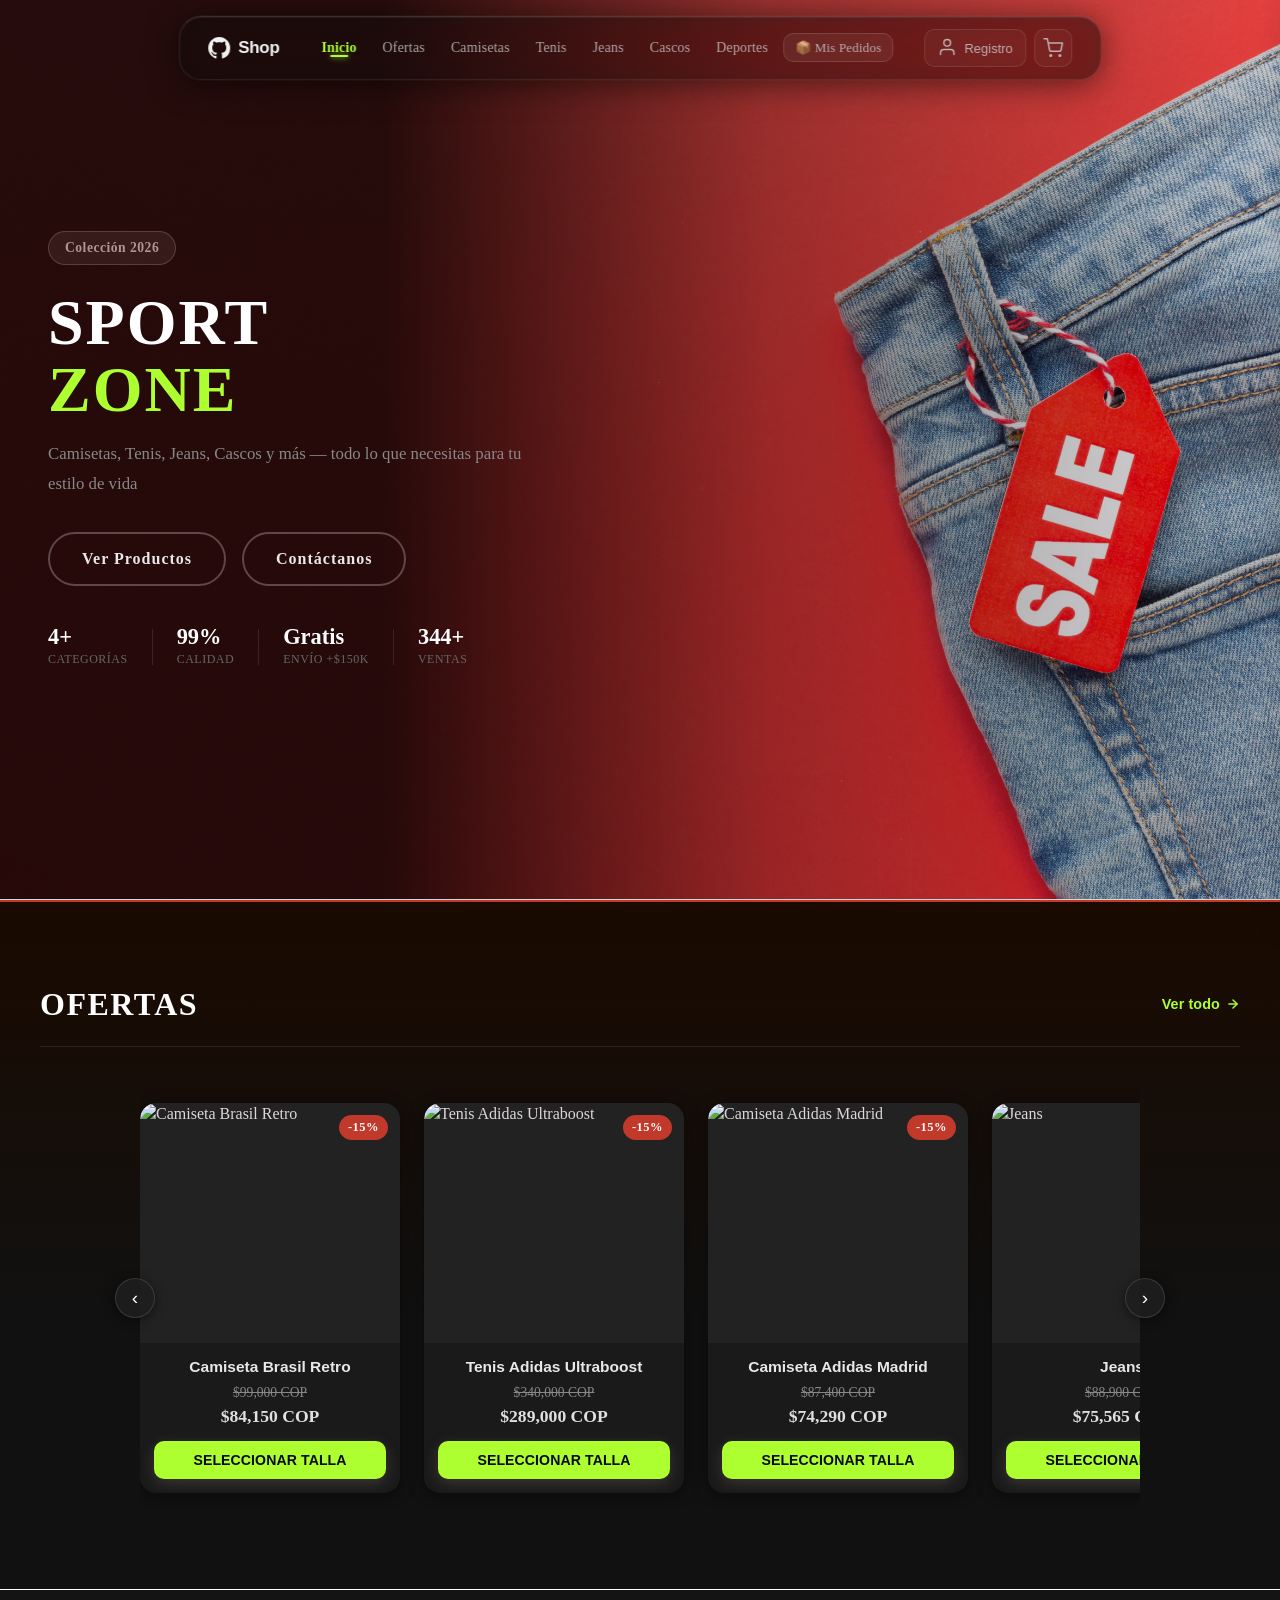
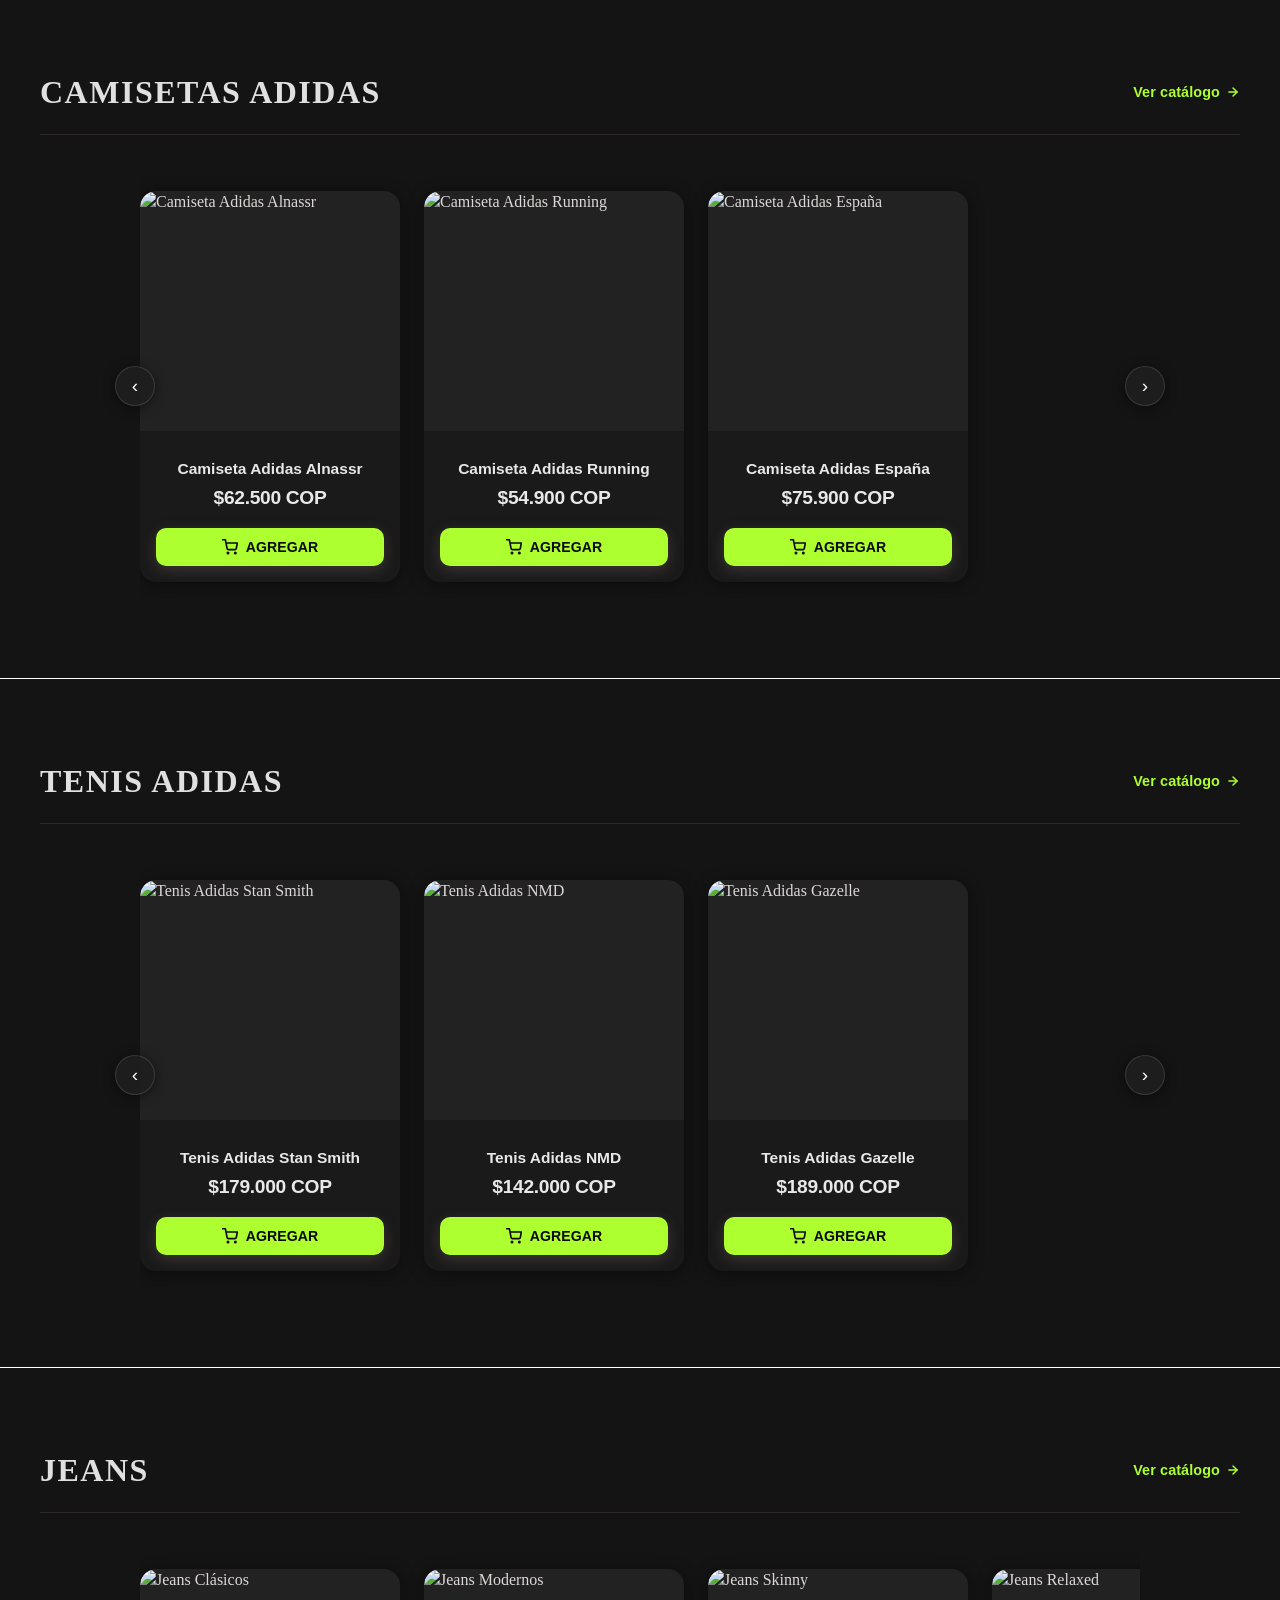
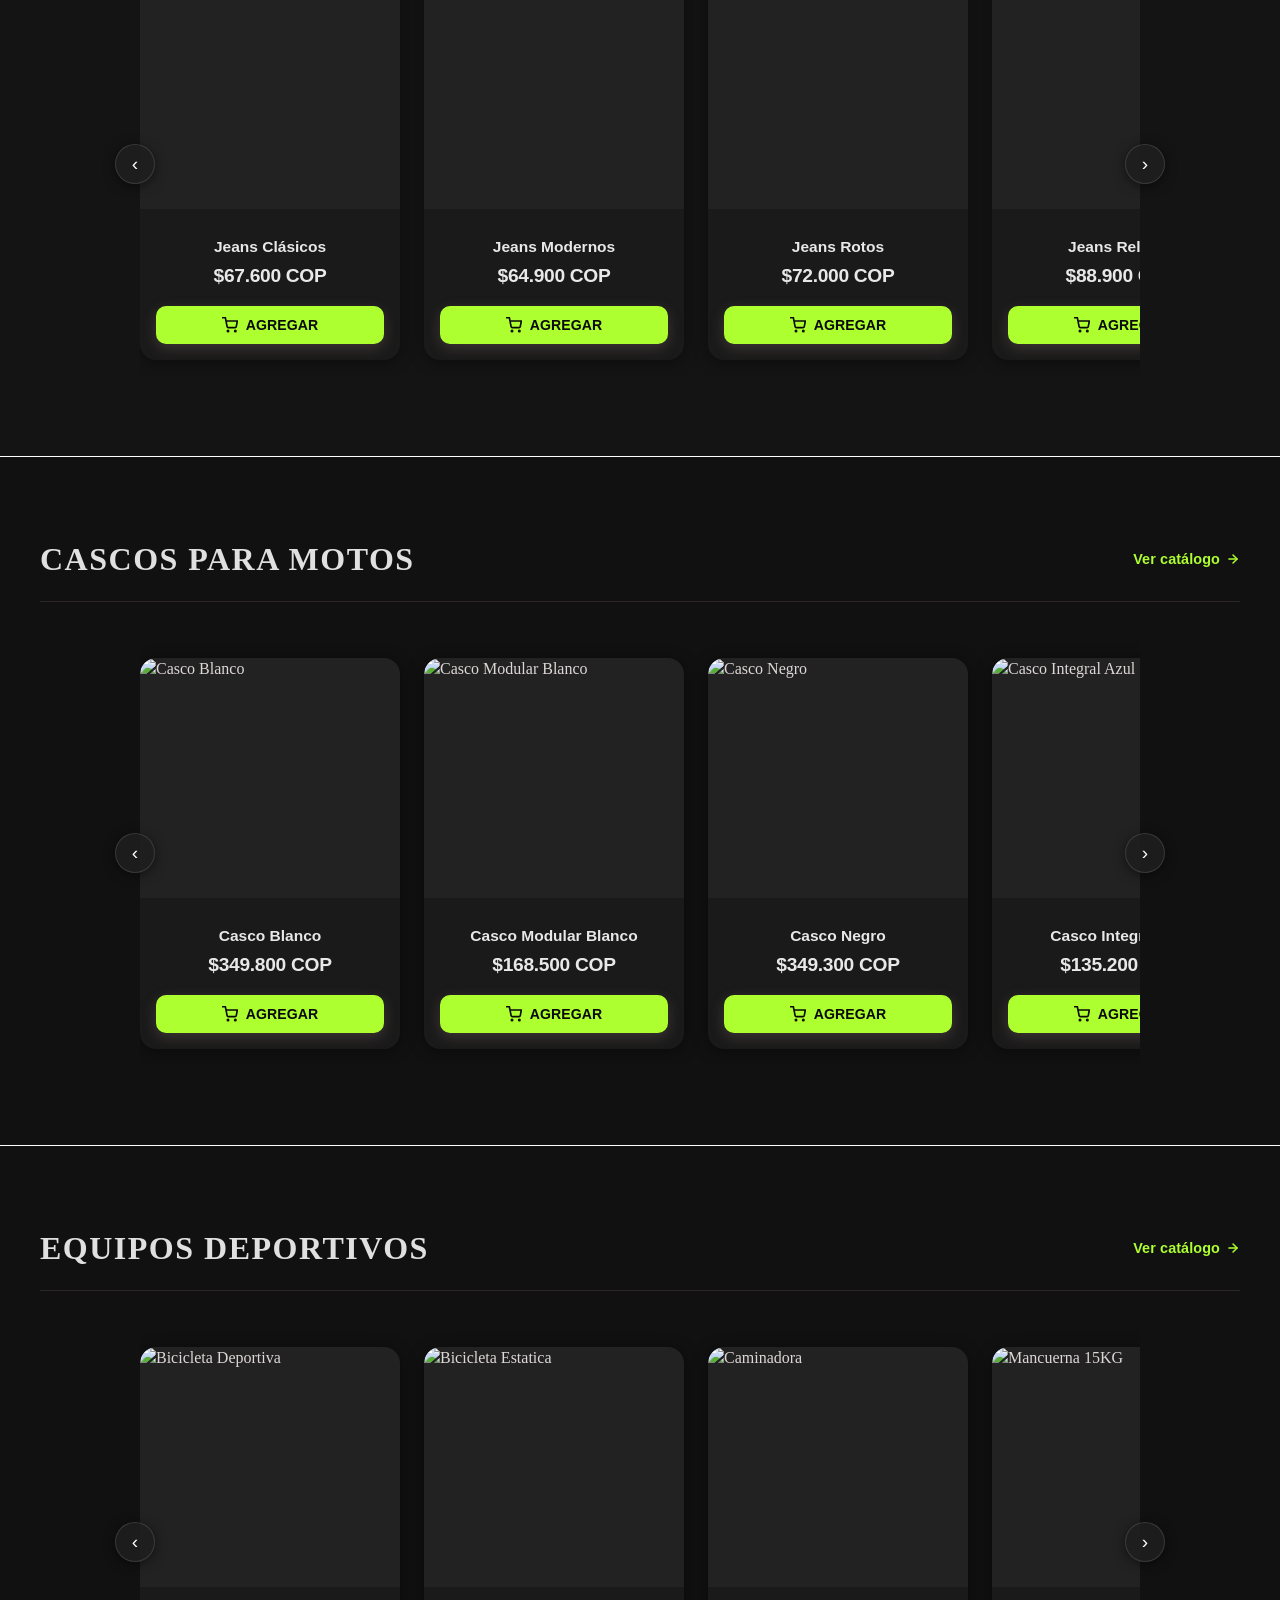
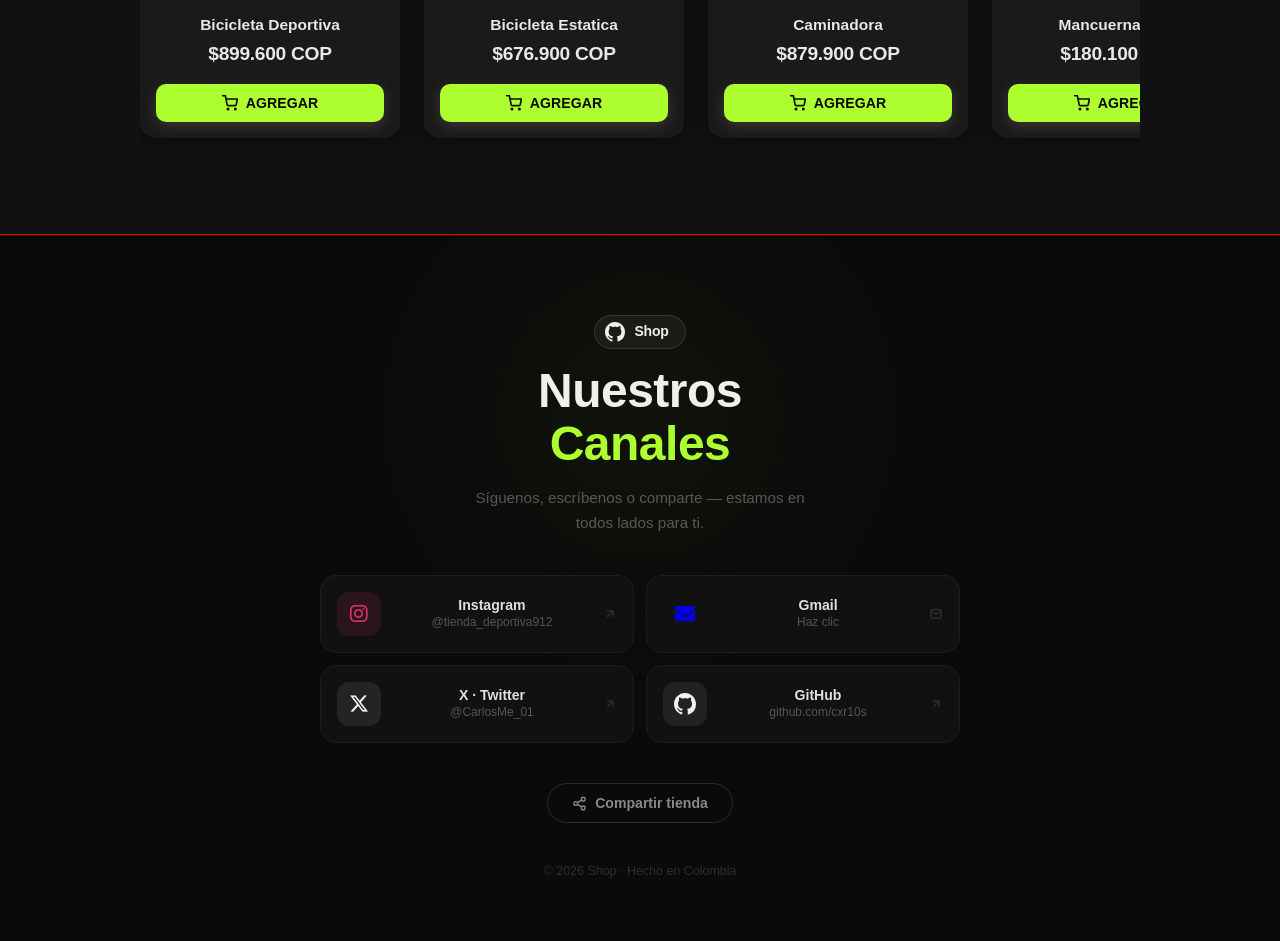
==== index.html @ afb2936a "Update index.html" ====
<!DOCTYPE html>
<html lang="es">
<head>
    <meta http-equiv="Cache-Control" content="no-cache, no-store, must-revalidate">
    <meta http-equiv="Pragma" content="no-cache">
    <meta http-equiv="Expires" content="0">
    <meta charset="UTF-8">
    <meta name="viewport" content="width=device-width, initial-scale=1.0">
    <title> Shop </title>
    <link rel="icon" type="image/x-icon" href="favicon.ico">
    <meta name="description" content=" Tu tienda deportiva con las mejores marcas en camisetas, tenis, jeans y accesorios deportivos. Envío gratis en compras superiores.">
    <meta name="keywords" content="tienda deportiva, ropa deportiva, camisetas adidas, tenis deportivos, cascos ciclismo, accesorios deportivos">
    <meta name="robots" content="index, follow">
    <meta name="theme-color" content="#FFFFFF">
    <!-- imagen al compartir en WhatsApp, redes, etc. -->
    <meta property="og:title" content=" Shop ">
    <meta property="og:description" content="Camisetas, Tenis, Jeans, Cascos y más. Envío gratis desde $150.000 y descuentos hasta el 20%.">
    <meta property="og:type" content="website">
    <meta property="og:url" content="https://cxr10s.github.io/shop/">
    <meta property="og:image" content="https://cxr10s.github.io/shop/favicon3.png">
    <meta property="og:locale" content="es_CO">
    <!-- Twitter -->
    <meta name="twitter:card" content="summary">
    <meta name="twitter:title" content=" Shop ">
    <meta name="twitter:description" content="Camisetas, Tenis, Jeans, Cascos y más. Envío gratis desde $150.000.">
    <meta name="twitter:image" content="https://cxr10s.github.io/shop/favicon3.png">
    <link rel="canonical" href="https://cxr10s.github.io/shop/">
    <link rel="stylesheet" href="styles.css?v=1">
    <link rel="icon" type="image/png" sizes="16x16" href="favicon1.png">
    <link rel="icon" type="image/png"  sizes="32x32" href="favicon2.png">
    <link rel="icon" type="image/png"  sizes="192x192" href="favicon3.png">
    <link rel="icon" type="image/png"  sizes="512x512" href="favicon4.png">
    <link rel="apple-touch-icon" href="og-image.png">
    <link rel="manifest" href="/site.webmanifest">
    <link rel="preload" href="og-image.png" type="image/png" >
    <!-- Fuente 6.4.2 CSS -->
    <link rel="stylesheet" href="https://cdnjs.cloudflare.com/ajax/libs/font-awesome/6.4.2/css/all.min.css">
    <!-- Firebase SDK -->
    <script type="module">
        import { initializeApp } from 'https://www.gstatic.com/firebasejs/10.12.0/firebase-app.js';
        import { getAuth, GoogleAuthProvider, signInWithPopup, signOut, onAuthStateChanged }
            from 'https://www.gstatic.com/firebasejs/10.12.0/firebase-auth.js';

        const firebaseConfig = {
            apiKey:            "AIzaSyAp0iwXGg0-Umx8czZlw2Wy2I8Jaj9a3T8",
            authDomain:        "tiendadeportiva912-b9f0d.firebaseapp.com",
            projectId:         "tiendadeportiva912",
            storageBucket:     "tiendadeportiva912-b9f0d.firebasestorage.app",
            messagingSenderId: "27761417837",
            appId:             "1:27761417837:web:62736d55bda4b37cd02964",
            measurementId:     "G-71T9KB1SJC"
        };

        const app      = initializeApp(firebaseConfig);
        const auth     = getAuth(app);
        const provider = new GoogleAuthProvider();
        provider.setCustomParameters({ prompt: 'select_account' });

        window._firebaseAuth    = auth;
        window._currentUser     = null;
        window._firebaseSignOut = () => signOut(auth);

        // Exponer onAuthStateChanged para que script.js pueda usarlo
        window._firebaseAuthModule = { onAuthStateChanged: (cb) => onAuthStateChanged(auth, cb) };

        window._signInWithGoogle = async () => {
            try {
                _setAuthLoading(true);
                await signInWithPopup(auth, provider);
                closeAuthModal();
            } catch (err) {
                _setAuthLoading(false);
                const msg = err.code === 'auth/popup-closed-by-user'  ? 'Cerraste la ventana antes de ingresar.' :
                            err.code === 'auth/cancelled-popup-request' ? 'Ya hay una ventana de Google abierta.' :
                            err.code === 'auth/configuration-not-found' ? 'Firebase no está configurado aún. Sigue el paso del README.' :
                            'Error al iniciar sesión. Inténtalo de nuevo.';
                _showAuthError(msg);
            }
        };

        function _setAuthLoading(on) {
            const btn = document.getElementById('google-signin-btn');
            if (!btn) return;
            btn.disabled = on;
            btn.querySelector('.auth-btn-text').textContent = on ? 'Conectando...' : 'Continuar con Google';
        }

        function _showAuthError(msg) {
            const el = document.getElementById('auth-error-msg');
            if (el) { el.textContent = msg; el.style.display = 'block'; }
        }

        onAuthStateChanged(auth, user => {
            window._currentUser = user;

            // Siempre resetear el estado "Conectando..." sin importar que paso
            _setAuthLoading(false);

            // Actualizar navbar y modal inmediatamente
            _updateNavUser(user);
            _updateModalState(user);

            // Limpiar mensaje de error si el usuario ya inició sesión
            if (user) {
                const err = document.getElementById('auth-error-msg');
                if (err) err.style.display = 'none';
            }
        });

        function _updateModalState(user) {
            const loggedOut = document.getElementById('auth-logged-out');
            const loggedIn  = document.getElementById('auth-logged-in');
            if (!loggedOut || !loggedIn) return;
            if (user) {
                loggedOut.style.display = 'none';
                loggedIn.style.display  = 'flex';
                const av = document.getElementById('auth-user-avatar');
                const nm = document.getElementById('auth-user-name');
                const em = document.getElementById('auth-user-email');
                if (av) av.src = user.photoURL || 'https://ui-avatars.com/api/?name=' + encodeURIComponent(user.displayName || 'U') + '&background=adff2f&color=000';
                if (nm) nm.textContent = user.displayName || 'Usuario';
                if (em) em.textContent = user.email || '';
            } else {
                loggedOut.style.display = 'flex';
                loggedIn.style.display  = 'none';
            }
        }

        function _updateNavUser(user) {
            const label = document.getElementById('nav-registro-label');
            const icon  = document.getElementById('nav-user-icon');
            if (!label) return;
            if (user) {
                label.textContent = user.displayName?.split(' ')[0] || 'Mi cuenta';
                if (icon) {
                    if (user.photoURL) {
                        icon.innerHTML = `<img src="${user.photoURL}" style="width:26px;height:26px;border-radius:50%;object-fit:cover;border:2px solid #e0e0e0;" alt="${user.displayName || 'Usuario'}">`;
                    } else {
                        icon.innerHTML = `<svg xmlns="http://www.w3.org/2000/svg" width="20" height="20" viewBox="0 0 24 24" fill="none" stroke="currentColor" stroke-width="1.8" stroke-linecap="round" stroke-linejoin="round"><path d="M20 21v-2a4 4 0 0 0-4-4H8a4 4 0 0 0-4 4v2"/><circle cx="12" cy="7" r="4"/></svg>`;
                    }
                }
            } else {
                label.textContent = 'Registro';
                if (icon) icon.innerHTML = `<svg xmlns="http://www.w3.org/2000/svg" width="20" height="20" viewBox="0 0 24 24" fill="none" stroke="currentColor" stroke-width="1.8" stroke-linecap="round" stroke-linejoin="round"><path d="M20 21v-2a4 4 0 0 0-4-4H8a4 4 0 0 0-4 4v2"/><circle cx="12" cy="7" r="4"/></svg>`;
            }
        }
    </script>
</head>
<body>
    
    <!-- Header -->
    <header class="header">
        <nav class="navbar">

            <!-- Logo (izquierda) -->
            <a href="#inicio" class="nav-logo-link" onclick="document.getElementById('inicio').scrollIntoView({behavior:'smooth'}); return false;">
                <svg class="nav-logo-icon" viewBox="0 0 16 16" width="22" height="22" fill="currentColor" aria-hidden="true">
                    <path d="M8 0C3.58 0 0 3.58 0 8c0 3.54 2.29 6.53 5.47 7.59.4.07.55-.17.55-.38
                             0-.19-.01-.82-.01-1.49-2.01.37-2.53-.49-2.69-.94-.09-.23-.48-.94-.82-1.13
                             -.28-.15-.68-.52-.01-.53.63-.01 1.08.58 1.23.82.72 1.21 1.87.87 2.33.66
                             .07-.52.28-.87.51-1.07-1.78-.2-3.64-.89-3.64-3.95 0-.87.31-1.59.82-2.15
                             -.08-.2-.36-1.02.08-2.12 0 0 .67-.21 2.2.82.64-.18 1.32-.27 2-.27
                             .68 0 1.36.09 2 .27 1.53-1.04 2.2-.82 2.2-.82.44 1.1.16 1.92.08 2.12
                             .51.56.82 1.27.82 2.15 0 3.07-1.87 3.75-3.65 3.95.29.25.54.73.54 1.48
                             0 1.07-.01 1.93-.01 2.2 0 .21.15.46.55.38A8.013 8.013 0 0 0 16 8
                             c0-4.42-3.58-8-8-8z"/>
                </svg>
                <span class="nav-logo-text">Shop</span>
            </a>

            <!-- Nav links (solo desktop) -->
            <ul class="nav-menu" role="menubar">
                <li role="menuitem"><a href="#inicio" data-section="inicio">Inicio</a></li>
                <li role="menuitem"><a href="#ofertas" data-section="ofertas" class="nav-ofertas-link">Ofertas</a></li>
                <li role="menuitem"><a href="#camisetas" data-section="camisetas">Camisetas</a></li>
                <li role="menuitem"><a href="#tenis" data-section="tenis">Tenis</a></li>
                <li role="menuitem"><a href="#jeans" data-section="jeans">Jeans</a></li>
                <li role="menuitem"><a href="#cascos" data-section="cascos">Cascos</a></li>
                <li role="menuitem"><a href="#deportes" data-section="deportes">Deportes</a></li>
                <li role="menuitem"><a href="https://cxr10s.github.io/shop/mispedidos.html" class="nav-pedidos-btn" title="Mis Pedidos">📦 Mis Pedidos</a></li>
            </ul>

            <!-- Acciones (derecha) -->
            <div class="nav-actions">
                <!-- Usuario -->
                <button class="nav-icon-btn" id="nav-registro-btn" title="Mi cuenta" aria-label="Mi cuenta" onclick="openAuthModal()">
                    <span class="nav-reg-icon" id="nav-user-icon">
                        <svg xmlns="http://www.w3.org/2000/svg" width="20" height="20" viewBox="0 0 24 24" fill="none" stroke="currentColor" stroke-width="1.8" stroke-linecap="round" stroke-linejoin="round"><path d="M20 21v-2a4 4 0 0 0-4-4H8a4 4 0 0 0-4 4v2"/><circle cx="12" cy="7" r="4"/></svg>
                    </span>
                    <span id="nav-registro-label" class="nav-icon-label">Registro</span>
                </button>

                <!-- oarrito -->
                <button class="nav-icon-btn nav-cart-btn" onclick="toggleCart()" title="Carrito" aria-label="Abrir carrito">
                    <svg xmlns="http://www.w3.org/2000/svg" width="20" height="20" viewBox="0 0 24 24" fill="none" stroke="currentColor" stroke-width="1.8" stroke-linecap="round" stroke-linejoin="round"><circle cx="9" cy="21" r="1"/><circle cx="20" cy="21" r="1"/><path d="M1 1h4l2.68 13.39a2 2 0 0 0 2 1.61h9.72a2 2 0 0 0 2-1.61L23 6H6"/></svg>
                    <span class="nav-cart-count" id="nav-cart-count" data-count="0">0</span>
                </button>

                <!-- Hamburger (solo móvil) -->
                <button class="nav-icon-btn nav-hamburger" id="nav-hamburger" onclick="toggleMobileMenu()" title="Menú" aria-label="Abrir menú">
                    <svg xmlns="http://www.w3.org/2000/svg" width="20" height="20" viewBox="0 0 24 24" fill="none" stroke="currentColor" stroke-width="1.8" stroke-linecap="round" stroke-linejoin="round"><line x1="3" y1="6" x2="21" y2="6"/><line x1="3" y1="12" x2="21" y2="12"/><line x1="3" y1="18" x2="21" y2="18"/></svg>
                </button>
            </div>
        </nav>
    </header>

    <!-- Panel lateral móvil (secciones) -->
    <div id="mobile-menu-overlay" class="mobile-menu-overlay" onclick="closeMobileMenu()"></div>
    <div id="mobile-menu" class="mobile-menu" role="dialog" aria-label="Menú de navegación">
        <div class="mobile-menu-header">
            <div class="mobile-menu-logo">
                <svg viewBox="0 0 16 16" width="20" height="20" fill="currentColor"><path d="M8 0C3.58 0 0 3.58 0 8c0 3.54 2.29 6.53 5.47 7.59.4.07.55-.17.55-.38 0-.19-.01-.82-.01-1.49-2.01.37-2.53-.49-2.69-.94-.09-.23-.48-.94-.82-1.13-.28-.15-.68-.52-.01-.53.63-.01 1.08.58 1.23.82.72 1.21 1.87.87 2.33.66.07-.52.28-.87.51-1.07-1.78-.2-3.64-.89-3.64-3.95 0-.87.31-1.59.82-2.15-.08-.2-.36-1.02.08-2.12 0 0 .67-.21 2.2.82.64-.18 1.32-.27 2-.27.68 0 1.36.09 2 .27 1.53-1.04 2.2-.82 2.2-.82.44 1.1.16 1.92.08 2.12.51.56.82 1.27.82 2.15 0 3.07-1.87 3.75-3.65 3.95.29.25.54.73.54 1.48 0 1.07-.01 1.93-.01 2.2 0 .21.15.46.55.38A8.013 8.013 0 0 0 16 8c0-4.42-3.58-8-8-8z"/></svg>
                <span>Shop</span>
            </div>
            <button class="mobile-menu-close" onclick="closeMobileMenu()" aria-label="Cerrar menú">
                <svg xmlns="http://www.w3.org/2000/svg" width="18" height="18" viewBox="0 0 24 24" fill="none" stroke="currentColor" stroke-width="2"><line x1="18" y1="6" x2="6" y2="18"/><line x1="6" y1="6" x2="18" y2="18"/></svg>
            </button>
        </div>
        <p class="mobile-menu-label">SECCIONES</p>
        <nav class="mobile-menu-nav">
            <a href="#inicio"    class="mobile-menu-item" onclick="scrollToSection('inicio')"><span class="mmi-icon"></span><span>Inicio</span><svg class="mmi-arrow" xmlns="http://www.w3.org/2000/svg" width="14" height="14" viewBox="0 0 24 24" fill="none" stroke="currentColor" stroke-width="2"><polyline points="9 18 15 12 9 6"/></svg></a>
            <a href="#ofertas"   class="mobile-menu-item mobile-menu-ofertas" onclick="scrollToSection('ofertas')"><span class="mmi-icon"></span><span>Ofertas</span><svg class="mmi-arrow" xmlns="http://www.w3.org/2000/svg" width="14" height="14" viewBox="0 0 24 24" fill="none" stroke="currentColor" stroke-width="2"><polyline points="9 18 15 12 9 6"/></svg></a>
            <a href="#camisetas" class="mobile-menu-item" onclick="scrollToSection('camisetas')"><span class="mmi-icon"></span><span>Camisetas</span><svg class="mmi-arrow" xmlns="http://www.w3.org/2000/svg" width="14" height="14" viewBox="0 0 24 24" fill="none" stroke="currentColor" stroke-width="2"><polyline points="9 18 15 12 9 6"/></svg></a>
            <a href="#tenis"     class="mobile-menu-item" onclick="scrollToSection('tenis')"><span class="mmi-icon"></span><span>Tenis</span><svg class="mmi-arrow" xmlns="http://www.w3.org/2000/svg" width="14" height="14" viewBox="0 0 24 24" fill="none" stroke="currentColor" stroke-width="2"><polyline points="9 18 15 12 9 6"/></svg></a>
            <a href="#jeans"     class="mobile-menu-item" onclick="scrollToSection('jeans')"><span class="mmi-icon"></span><span>Jeans</span><svg class="mmi-arrow" xmlns="http://www.w3.org/2000/svg" width="14" height="14" viewBox="0 0 24 24" fill="none" stroke="currentColor" stroke-width="2"><polyline points="9 18 15 12 9 6"/></svg></a>
            <a href="#cascos"    class="mobile-menu-item" onclick="scrollToSection('cascos')"><span class="mmi-icon"></span><span>Cascos</span><svg class="mmi-arrow" xmlns="http://www.w3.org/2000/svg" width="14" height="14" viewBox="0 0 24 24" fill="none" stroke="currentColor" stroke-width="2"><polyline points="9 18 15 12 9 6"/></svg></a>
            <a href="#deportes"  class="mobile-menu-item" onclick="scrollToSection('deportes')"><span class="mmi-icon"></span><span>Deportes</span><svg class="mmi-arrow" xmlns="http://www.w3.org/2000/svg" width="14" height="14" viewBox="0 0 24 24" fill="none" stroke="currentColor" stroke-width="2"><polyline points="9 18 15 12 9 6"/></svg></a>
        </nav>
        <div class="mobile-menu-divider"></div>
        <a href="https://cxr10s.github.io/shop/mispedidos.html" class="mobile-menu-pedidos">
            <svg xmlns="http://www.w3.org/2000/svg" width="16" height="16" viewBox="0 0 24 24" fill="none" stroke="currentColor" stroke-width="2"><rect x="2" y="7" width="20" height="14" rx="2"/><path d="M16 7V5a2 2 0 0 0-4 0v2"/><path d="M8 7V5a2 2 0 0 0-4 0v2"/><line x1="12" y1="12" x2="12" y2="16"/><line x1="10" y1="14" x2="14" y2="14"/></svg>
            Mis Pedidos
        </a>
    </div>

    <!-- Hero Section -->
    <section id="inicio" class="hero">
        <div class="hero-bg-grid"></div>
        <div class="hero-content">
            <div class="hero-text">
                <span class="hero-tag">Colección 2026</span>
                <h2>Sport <br><span class="hero-accent">Zone</span></h2>
                <p>Camisetas, Tenis, Jeans, Cascos y más — todo lo que necesitas para tu estilo de vida</p>
                <div class="hero-actions">
                    <button class="btn-primary" onclick="document.getElementById('camisetas').scrollIntoView({behavior:'smooth'})">Ver Productos</button>
                    <button class="btn-ghost" onclick="document.getElementById('contactos').scrollIntoView({behavior:'smooth'})">Contáctanos</button>
                </div>
                <div class="hero-stats">
                    <div class="stat"><span class="stat-num" id="cat-counter">0</span><span class="stat-label">Categorías</span></div>
                    <div class="stat-divider"></div>
                    <div class="stat"><span class="stat-num" id="cal-counter">0</span><span class="stat-label">Calidad</span></div>
                    <div class="stat-divider"></div>
                    <div class="stat"><span class="stat-num">Gratis</span><span class="stat-label">Envío +$150k</span></div>
                    <div class="stat-divider"></div>
                    <div class="stat"><span class="stat-num" id="ventas-counter">0</span><span class="stat-label">Ventas</span></div>
                </div>
            </div>
        </div>
    </section>
    <!-- Ofertas Section -->
    <section id="ofertas" class="products-section ofertas-section">
        <div class="section-header">
            <h2>Ofertas</h2>
            <div class="section-header-actions"><a class="btn-catalog" href="#" onclick="showCatalog('ofertas'); return false;">Ver todo <svg xmlns="http://www.w3.org/2000/svg" width="14" height="14" viewBox="0 0 24 24" fill="none" stroke="currentColor" stroke-width="2.5" stroke-linecap="round" stroke-linejoin="round"><line x1="5" y1="12" x2="19" y2="12"/><polyline points="12 5 19 12 12 19"/></svg></a></div>
        </div>
        <div class="products-carousel">
            <button class="carousel-btn prev" onclick="moveCarousel('ofertas', -1)">‹</button>
            <div class="products-container" id="ofertas-container">
                <!-- Renderizado dinámicamente en script.js -->
            </div>
            <button class="carousel-btn next" onclick="moveCarousel('ofertas', 1)">›</button>
        </div>
    </section>

    <!-- Camisetas Adidas Section -->
    <section id="camisetas" class="products-section">
        <div class="section-header">
            <h2>Camisetas Adidas</h2>
            <div class="section-header-actions"><a class="btn-catalog" href="#" onclick="showCatalog('camisetas'); return false;">Ver catálogo <svg xmlns="http://www.w3.org/2000/svg" width="14" height="14" viewBox="0 0 24 24" fill="none" stroke="currentColor" stroke-width="2.5" stroke-linecap="round" stroke-linejoin="round"><line x1="5" y1="12" x2="19" y2="12"/><polyline points="12 5 19 12 12 19"/></svg></a></div>
        </div>
        <div class="products-carousel">
            <button class="carousel-btn prev" onclick="moveCarousel('camisetas', -1)">‹</button>
            <div class="products-container" id="camisetas-container">
                
                <!--<div class="product-card" data-product='{"id": "camiseta-2", "name": "Camiseta Adidas Madrid", "price": 87400, "category": "camisetas"}'>
                    <img loading="lazy" src="Camiseta_adidas_Madrid.png" alt="Camiseta Adidas Madrid">
                    <h3>Camiseta Adidas Madrid</h3>
                    <p class="price">$87.400 COP</p>
                    <button class="add-to-cart-btn" onclick='openProductModalGuarded({"id": "camiseta-2", "name": "Camiseta Adidas Madrid", "price": 87400, "salePrice": 87400, "originalPrice": null, "discountPct": 0, "image": null, "sizes": ["S", "M", "L", "XL"], "description": "Camiseta de alta calidad con diseño exclusivo Adidas."})'><svg xmlns="http://www.w3.org/2000/svg" width="16" height="16" viewBox="0 0 24 24" fill="none" stroke="currentColor" stroke-width="2.5" stroke-linecap="round" stroke-linejoin="round"><circle cx="9" cy="21" r="1"/><circle cx="20" cy="21" r="1"/><path d="M1 1h4l2.68 13.39a2 2 0 0 0 2 1.61h9.72a2 2 0 0 0 2-1.61L23 6H6"/></svg> Agregar</button>
                </div>-->
                <div class="product-card" data-product='{"id": "camiseta-1", "name": "Camiseta Adidas Alnassr", "price": 62500, "category": "camisetas"}'>
                    <img src="Camiseta Alnassr.png" alt="Camiseta Adidas Alnassr" loading="lazy" width="300" height="300">
                    <h3>Camiseta Adidas Alnassr</h3>
                    <p class="price">$62.500 COP</p>
                    <button class="add-to-cart-btn" onclick='openProductModalGuarded({"id": "camiseta-1", "name": "Camiseta Adidas Alnassr", "price": 62500, "salePrice": 62500, "originalPrice": null, "discountPct": 0, "image": null, "sizes": ["S", "M", "L", "XL"], "description": "Camiseta de alta calidad con diseño exclusivo Adidas."})'><svg xmlns="http://www.w3.org/2000/svg" width="16" height="16" viewBox="0 0 24 24" fill="none" stroke="currentColor" stroke-width="2.5" stroke-linecap="round" stroke-linejoin="round"><circle cx="9" cy="21" r="1"/><circle cx="20" cy="21" r="1"/><path d="M1 1h4l2.68 13.39a2 2 0 0 0 2 1.61h9.72a2 2 0 0 0 2-1.61L23 6H6"/></svg> Agregar</button>
                </div>
                <div class="product-card" data-product='{"id": "camiseta-3", "name": "Camiseta Adidas Running", "price": 54900, "category": "camisetas"}'>
                    <img loading="lazy" src="Camiseta Adidas.png" alt="Camiseta Adidas Running">
                    <h3>Camiseta Adidas Running</h3>
                    <p class="price">$54.900 COP</p>
                    <button class="add-to-cart-btn" onclick='openProductModalGuarded({"id": "camiseta-3", "name": "Camiseta Adidas Running", "price": 54900, "salePrice": 54900, "originalPrice": null, "discountPct": 0, "image": null, "sizes": ["S", "M", "L", "XL"], "description": "Camiseta de alta calidad con diseño exclusivo Adidas."})'><svg xmlns="http://www.w3.org/2000/svg" width="16" height="16" viewBox="0 0 24 24" fill="none" stroke="currentColor" stroke-width="2.5" stroke-linecap="round" stroke-linejoin="round"><circle cx="9" cy="21" r="1"/><circle cx="20" cy="21" r="1"/><path d="M1 1h4l2.68 13.39a2 2 0 0 0 2 1.61h9.72a2 2 0 0 0 2-1.61L23 6H6"/></svg> Agregar</button>
                </div>
                <div class="product-card" data-product='{"id": "camiseta-4", "name": "Camiseta Adidas España", "price": 75900, "category": "camisetas"}'>
                    <img loading="lazy" src="CamisetaEspaña.png" alt="Camiseta Adidas España">
                    <h3>Camiseta Adidas España</h3>
                    <p class="price">$75.900 COP</p>
                    <button class="add-to-cart-btn" onclick='openProductModalGuarded({"id": "camiseta-4", "name": "Camiseta Adidas España", "price": 75900, "salePrice": 75900, "originalPrice": null, "discountPct": 0, "image": null, "sizes": ["S", "M", "L", "XL"], "description": "Camiseta de alta calidad con diseño exclusivo Adidas."})'><svg xmlns="http://www.w3.org/2000/svg" width="16" height="16" viewBox="0 0 24 24" fill="none" stroke="currentColor" stroke-width="2.5" stroke-linecap="round" stroke-linejoin="round"><circle cx="9" cy="21" r="1"/><circle cx="20" cy="21" r="1"/><path d="M1 1h4l2.68 13.39a2 2 0 0 0 2 1.61h9.72a2 2 0 0 0 2-1.61L23 6H6"/></svg> Agregar</button>
                </div>
            </div>
            <button class="carousel-btn next" onclick="moveCarousel('camisetas', 1)">›</button>
        </div>
    </section>

    <!-- Tenis Adidas Section -->
    <section id="tenis" class="products-section featured">
        <div class="section-header">
            <h2>Tenis Adidas</h2>
            <div class="section-header-actions"><a class="btn-catalog" href="#" onclick="showCatalog('tenis'); return false;">Ver catálogo <svg xmlns="http://www.w3.org/2000/svg" width="14" height="14" viewBox="0 0 24 24" fill="none" stroke="currentColor" stroke-width="2.5" stroke-linecap="round" stroke-linejoin="round"><line x1="5" y1="12" x2="19" y2="12"/><polyline points="12 5 19 12 12 19"/></svg></a></div>
        </div>
        <div class="products-carousel">
            <button class="carousel-btn prev" onclick="moveCarousel('tenis', -1)">‹</button>
            <div class="products-container" id="tenis-container">
                <!-- <div class="product-card" data-product='{"id": "tenis-1", "name": "Tenis Adidas Ultraboost", "price": 340000, "category": "tenis"}'>
                    <img loading="lazy" src="Adidas-Ultraboost.png" alt="Tenis Adidas Ultraboost">
                    <h3>Tenis Adidas Ultraboost</h3>
                    <p class="price">$340.000 COP</p>
                    <button class="add-to-cart-btn" onclick='openProductModalGuarded({"id": "tenis-1", "name": "Tenis Adidas Ultraboost", "price": 340000, "salePrice": 340000, "originalPrice": null, "discountPct": 0, "image": null, "sizes": ["36","37","38","39","40","41","42","43","44"], "description": "Tenis Adidas de alto rendimiento y comfort."})'><svg xmlns="http://www.w3.org/2000/svg" width="16" height="16" viewBox="0 0 24 24" fill="none" stroke="currentColor" stroke-width="2.5" stroke-linecap="round" stroke-linejoin="round"><circle cx="9" cy="21" r="1"/><circle cx="20" cy="21" r="1"/><path d="M1 1h4l2.68 13.39a2 2 0 0 0 2 1.61h9.72a2 2 0 0 0 2-1.61L23 6H6"/></svg> Agregar</button>
                </div>-->
                <div class="product-card" data-product='{"id": "tenis-2", "name": "Tenis Adidas Stan Smith", "price": 179000, "category": "tenis"}'>
                    <img loading="lazy" src="Adidas-Stan.png" alt="Tenis Adidas Stan Smith">
                    <h3>Tenis Adidas Stan Smith</h3>
                    <p class="price">$179.000 COP</p>
                    <button class="add-to-cart-btn" onclick='openProductModalGuarded({"id": "tenis-2", "name": "Tenis Adidas Stan Smith", "price": 179000, "salePrice": 179000, "originalPrice": null, "discountPct": 0, "image": null, "sizes": ["36","37","38","39","40","41","42","43","44"], "description": "Tenis Adidas de alto rendimiento y comfort."})'><svg xmlns="http://www.w3.org/2000/svg" width="16" height="16" viewBox="0 0 24 24" fill="none" stroke="currentColor" stroke-width="2.5" stroke-linecap="round" stroke-linejoin="round"><circle cx="9" cy="21" r="1"/><circle cx="20" cy="21" r="1"/><path d="M1 1h4l2.68 13.39a2 2 0 0 0 2 1.61h9.72a2 2 0 0 0 2-1.61L23 6H6"/></svg> Agregar</button>
                </div>
                <div class="product-card" data-product='{"id": "tenis-3", "name": "Tenis Adidas NMD", "price": 142000, "category": "tenis"}'>
                    <img loading="lazy" src="adidas_npm.png" alt="Tenis Adidas NMD">
                    <h3>Tenis Adidas NMD</h3>
                    <p class="price">$142.000 COP</p>
                    <button class="add-to-cart-btn" onclick='openProductModalGuarded({"id": "tenis-3", "name": "Tenis Adidas NMD", "price": 142000, "salePrice": 142000, "originalPrice": null, "discountPct": 0, "image": null, "sizes": ["36","37","38","39","40","41","42","43","44"], "description": "Tenis Adidas de alto rendimiento y comfort."})'><svg xmlns="http://www.w3.org/2000/svg" width="16" height="16" viewBox="0 0 24 24" fill="none" stroke="currentColor" stroke-width="2.5" stroke-linecap="round" stroke-linejoin="round"><circle cx="9" cy="21" r="1"/><circle cx="20" cy="21" r="1"/><path d="M1 1h4l2.68 13.39a2 2 0 0 0 2 1.61h9.72a2 2 0 0 0 2-1.61L23 6H6"/></svg> Agregar</button>
                </div>
                <div class="product-card" data-product='{"id": "tenis-4", "name": "Tenis Adidas Gazelle", "price": 189000, "category": "tenis"}'>
                    <img loading="lazy" src="Adias gazelle.png" alt="Tenis Adidas Gazelle">
                    <h3>Tenis Adidas Gazelle</h3>
                    <p class="price">$189.000 COP</p>
                    <button class="add-to-cart-btn" onclick='openProductModalGuarded({"id": "tenis-4", "name": "Tenis Adidas Gazelle", "price": 189000, "salePrice": 189000, "originalPrice": null, "discountPct": 0, "image": null, "sizes": ["36","37","38","39","40","41","42","43","44"], "description": "Tenis Adidas de alto rendimiento y comfort."})'><svg xmlns="http://www.w3.org/2000/svg" width="16" height="16" viewBox="0 0 24 24" fill="none" stroke="currentColor" stroke-width="2.5" stroke-linecap="round" stroke-linejoin="round"><circle cx="9" cy="21" r="1"/><circle cx="20" cy="21" r="1"/><path d="M1 1h4l2.68 13.39a2 2 0 0 0 2 1.61h9.72a2 2 0 0 0 2-1.61L23 6H6"/></svg> Agregar</button>
                </div>
            </div>
            <button class="carousel-btn next" onclick="moveCarousel('tenis', 1)">›</button>
        </div>
    </section>

    <!-- Jeans Section -->
    <section id="jeans" class="products-section">
        <div class="section-header">
            <h2>Jeans</h2>
            <div class="section-header-actions"><a class="btn-catalog" href="#" onclick="showCatalog('jeans'); return false;">Ver catálogo <svg xmlns="http://www.w3.org/2000/svg" width="14" height="14" viewBox="0 0 24 24" fill="none" stroke="currentColor" stroke-width="2.5" stroke-linecap="round" stroke-linejoin="round"><line x1="5" y1="12" x2="19" y2="12"/><polyline points="12 5 19 12 12 19"/></svg></a></div>
        </div>
        <div class="products-carousel">
            <button class="carousel-btn prev" onclick="moveCarousel('jeans', -1)">‹</button>
            <div class="products-container" id="jeans-container">
                <div class="product-card" data-product='{"id": "jeans-1", "name": "Jeans Clásicos", "price": 67600, "category": "jeans"}'>
                    <img loading="lazy" src="Jeans modernos.png" alt="Jeans Clásicos">
                    <h3>Jeans Clásicos</h3>
                    <p class="price">$67.600 COP</p>
                    <button class="add-to-cart-btn" onclick='openProductModalGuarded({"id": "jeans-1", "name": "Jeans Clásicos", "price": 67600, "salePrice": 67600, "originalPrice": null, "discountPct": 0, "image": null, "sizes": ["28", "30", "32", "34"], "description": "Jeans premium con acabado moderno y corte perfecto."})'><svg xmlns="http://www.w3.org/2000/svg" width="16" height="16" viewBox="0 0 24 24" fill="none" stroke="currentColor" stroke-width="2.5" stroke-linecap="round" stroke-linejoin="round"><circle cx="9" cy="21" r="1"/><circle cx="20" cy="21" r="1"/><path d="M1 1h4l2.68 13.39a2 2 0 0 0 2 1.61h9.72a2 2 0 0 0 2-1.61L23 6H6"/></svg> Agregar</button>
                </div>
                <div class="product-card" data-product='{"id": "jeans-2", "name": "Jeans Modernos", "price": 64900, "category": "jeans"}'>
                    <img loading="lazy" src="jeans modernos3.png" alt="Jeans Modernos">
                    <h3>Jeans Modernos</h3>
                    <p class="price">$64.900 COP</p>
                    <button class="add-to-cart-btn" onclick='openProductModalGuarded({"id": "jeans-2", "name": "Jeans Modernos", "price": 64900, "salePrice": 64900, "originalPrice": null, "discountPct": 0, "image": null, "sizes": ["28", "30", "32", "34"], "description": "Jeans premium con acabado moderno y corte perfecto."})'><svg xmlns="http://www.w3.org/2000/svg" width="16" height="16" viewBox="0 0 24 24" fill="none" stroke="currentColor" stroke-width="2.5" stroke-linecap="round" stroke-linejoin="round"><circle cx="9" cy="21" r="1"/><circle cx="20" cy="21" r="1"/><path d="M1 1h4l2.68 13.39a2 2 0 0 0 2 1.61h9.72a2 2 0 0 0 2-1.61L23 6H6"/></svg> Agregar</button>
                </div>
                <div class="product-card" data-product='{"id": "jeans-3", "name": "Jeans Rotos", "price": 72000, "category": "jeans"}'>
                    <img loading="lazy" src="jeans rotos.png" alt="Jeans Skinny">
                    <h3>Jeans Rotos</h3>
                    <p class="price">$72.000 COP</p>
                    <button class="add-to-cart-btn" onclick='openProductModalGuarded({"id": "jeans-3", "name": "Jeans Rotos", "price": 72000, "salePrice": 72000, "originalPrice": null, "discountPct": 0, "image": null, "sizes": ["28", "30", "32", "34"], "description": "Jeans premium con acabado moderno y corte perfecto."})'><svg xmlns="http://www.w3.org/2000/svg" width="16" height="16" viewBox="0 0 24 24" fill="none" stroke="currentColor" stroke-width="2.5" stroke-linecap="round" stroke-linejoin="round"><circle cx="9" cy="21" r="1"/><circle cx="20" cy="21" r="1"/><path d="M1 1h4l2.68 13.39a2 2 0 0 0 2 1.61h9.72a2 2 0 0 0 2-1.61L23 6H6"/></svg> Agregar</button>
                </div>
                <div class="product-card" data-product='{"id": "jeans-4", "name": "Jeans Relaxed", "price": 88900, "category": "jeans"}'>
                    <img loading="lazy" src="jeans relaxed.png" alt="Jeans Relaxed">
                    <h3>Jeans Relaxed</h3>
                    <p class="price">$88.900 COP</p>
                    <button class="add-to-cart-btn" onclick='openProductModalGuarded({"id": "jeans-4", "name": "Jeans Relaxed", "price": 88900, "salePrice": 88900, "originalPrice": null, "discountPct": 0, "image": null, "sizes": ["28", "30", "32", "34"], "description": "Jeans premium con acabado moderno y corte perfecto."})'><svg xmlns="http://www.w3.org/2000/svg" width="16" height="16" viewBox="0 0 24 24" fill="none" stroke="currentColor" stroke-width="2.5" stroke-linecap="round" stroke-linejoin="round"><circle cx="9" cy="21" r="1"/><circle cx="20" cy="21" r="1"/><path d="M1 1h4l2.68 13.39a2 2 0 0 0 2 1.61h9.72a2 2 0 0 0 2-1.61L23 6H6"/></svg> Agregar</button>
                </div>
            </div>
            <button class="carousel-btn next" onclick="moveCarousel('jeans', 1)">›</button>
        </div>
    </section>

    <!-- Cascos para Motos Section -->
    <section id="cascos" class="products-section">
        <div class="section-header">
            <h2>Cascos para Motos</h2>
            <div class="section-header-actions"><a class="btn-catalog" href="#" onclick="showCatalog('cascos'); return false;">Ver catálogo <svg xmlns="http://www.w3.org/2000/svg" width="14" height="14" viewBox="0 0 24 24" fill="none" stroke="currentColor" stroke-width="2.5" stroke-linecap="round" stroke-linejoin="round"><line x1="5" y1="12" x2="19" y2="12"/><polyline points="12 5 19 12 12 19"/></svg></a></div>
        </div>
        <div class="products-carousel">
            <button class="carousel-btn prev" onclick="moveCarousel('cascos', -1)">‹</button>
            <div class="products-container" id="cascos-container">
                <div class="product-card" data-product='{"id": "casco-1", "name": "Casco Blanco", "price": 349800, "category": "cascos"}'>
                    <img loading="lazy" src="Casco Premiun2.png" alt="Casco Blanco">
                    <h3>Casco Blanco</h3>
                    <p class="price">$349.800 COP</p>
                    <button class="add-to-cart-btn" onclick='openProductModalGuarded({"id": "casco-1", "name": "Casco Blanco", "price": 349800, "salePrice": 349800, "originalPrice": null, "discountPct": 0, "image": null, "sizes": ["XS (53-54cm)","S (55-56cm)","M (57-58cm)","L (59-60cm)","XL (61-62cm)"], "description": "Casco de seguridad certificado con máxima protección."})'><svg xmlns="http://www.w3.org/2000/svg" width="16" height="16" viewBox="0 0 24 24" fill="none" stroke="currentColor" stroke-width="2.5" stroke-linecap="round" stroke-linejoin="round"><circle cx="9" cy="21" r="1"/><circle cx="20" cy="21" r="1"/><path d="M1 1h4l2.68 13.39a2 2 0 0 0 2 1.61h9.72a2 2 0 0 0 2-1.61L23 6H6"/></svg> Agregar</button>
                </div>
                <div class="product-card" data-product='{"id": "casco-2", "name": "Casco Modular Blanco", "price": 168500, "category": "cascos"}'>
                    <img loading="lazy" src="modular.png" alt="Casco Modular Blanco">
                    <h3>Casco Modular Blanco</h3>
                    <p class="price">$168.500 COP</p>
                    <button class="add-to-cart-btn" onclick='openProductModalGuarded({"id": "casco-2", "name": "Casco Modular Blanco", "price": 168500, "salePrice": 168500, "originalPrice": null, "discountPct": 0, "image": null, "sizes": ["XS (53-54cm)","S (55-56cm)","M (57-58cm)","L (59-60cm)","XL (61-62cm)"], "description": "Casco de seguridad certificado con máxima protección."})'><svg xmlns="http://www.w3.org/2000/svg" width="16" height="16" viewBox="0 0 24 24" fill="none" stroke="currentColor" stroke-width="2.5" stroke-linecap="round" stroke-linejoin="round"><circle cx="9" cy="21" r="1"/><circle cx="20" cy="21" r="1"/><path d="M1 1h4l2.68 13.39a2 2 0 0 0 2 1.61h9.72a2 2 0 0 0 2-1.61L23 6H6"/></svg> Agregar</button>
                </div>
                <div class="product-card" data-product='{"id": "casco-3", "name": "Casco Negro", "price": 349300, "category": "cascos"}'>
                    <img loading="lazy" src="Casco Premiun.png" alt="Casco Negro">
                    <h3>Casco Negro</h3>
                    <p class="price">$349.300 COP</p>
                    <button class="add-to-cart-btn" onclick='openProductModalGuarded({"id": "casco-3", "name": "Casco Negro", "price": 349300, "salePrice": 349300, "originalPrice": null, "discountPct": 0, "image": null, "sizes": ["XS (53-54cm)","S (55-56cm)","M (57-58cm)","L (59-60cm)","XL (61-62cm)"], "description": "Casco de seguridad certificado con máxima protección."})'><svg xmlns="http://www.w3.org/2000/svg" width="16" height="16" viewBox="0 0 24 24" fill="none" stroke="currentColor" stroke-width="2.5" stroke-linecap="round" stroke-linejoin="round"><circle cx="9" cy="21" r="1"/><circle cx="20" cy="21" r="1"/><path d="M1 1h4l2.68 13.39a2 2 0 0 0 2 1.61h9.72a2 2 0 0 0 2-1.61L23 6H6"/></svg> Agregar</button>
                </div>
                <div class="product-card" data-product='{"id": "casco-4", "name": "Casco Integral Azul", "price": 135200, "category": "cascos"}'>
                    <img loading="lazy" src="CascoIntegral.png" alt="Casco Integral Azul">
                    <h3>Casco Integral Azul</h3>
                    <p class="price">$135.200 COP</p>
                    <button class="add-to-cart-btn" onclick='openProductModalGuarded({"id": "casco-4", "name": "Casco Integral Azul", "price": 135200, "salePrice": 135200, "originalPrice": null, "discountPct": 0, "image": null, "sizes": ["XS (53-54cm)","S (55-56cm)","M (57-58cm)","L (59-60cm)","XL (61-62cm)"], "description": "Casco de seguridad certificado con máxima protección."})'><svg xmlns="http://www.w3.org/2000/svg" width="16" height="16" viewBox="0 0 24 24" fill="none" stroke="currentColor" stroke-width="2.5" stroke-linecap="round" stroke-linejoin="round"><circle cx="9" cy="21" r="1"/><circle cx="20" cy="21" r="1"/><path d="M1 1h4l2.68 13.39a2 2 0 0 0 2 1.61h9.72a2 2 0 0 0 2-1.61L23 6H6"/></svg> Agregar</button>
                </div>
            </div>
            <button class="carousel-btn next" onclick="moveCarousel('cascos', 1)">›</button>
        </div>
    </section>

    <!-- Deportes Section -->
    <section id="deportes" class="sports-section">
        <div class="section-header">
            <h2>Equipos Deportivos</h2>
            <div class="section-header-actions"><a class="btn-catalog" href="#" onclick="showCatalog('deportes'); return false;">Ver catálogo <svg xmlns="http://www.w3.org/2000/svg" width="14" height="14" viewBox="0 0 24 24" fill="none" stroke="currentColor" stroke-width="2.5" stroke-linecap="round" stroke-linejoin="round"><line x1="5" y1="12" x2="19" y2="12"/><polyline points="12 5 19 12 12 19"/></svg></a></div>
        </div>
        <div class="products-carousel">
            <button class="carousel-btn prev" onclick="moveCarousel('deportes', -1)">‹</button>
            <div class="products-container" id="deportes-container">
                <div class="product-card" data-product='{"id": "bici-1", "name": "Bicicleta Deportiva", "price": 899600, "category": "deportes"}'>
                    <img loading="lazy" src="Biciventa.png" alt="Bicicleta Deportiva">
                    <h3>Bicicleta Deportiva</h3>
                    <p class="price">$899.600 COP</p>
                    <button class="add-to-cart-btn" onclick='openProductModalGuarded({"id": "bici-1", "name": "Bicicleta Deportiva", "price": 899600, "salePrice": 899600, "originalPrice": null, "discountPct": 0, "image": null, "sizes": null, "description": "Equipo deportivo de alta calidad."})'><svg xmlns="http://www.w3.org/2000/svg" width="16" height="16" viewBox="0 0 24 24" fill="none" stroke="currentColor" stroke-width="2.5" stroke-linecap="round" stroke-linejoin="round"><circle cx="9" cy="21" r="1"/><circle cx="20" cy="21" r="1"/><path d="M1 1h4l2.68 13.39a2 2 0 0 0 2 1.61h9.72a2 2 0 0 0 2-1.61L23 6H6"/></svg> Agregar</button>
                </div>
                <!--
                <div class="product-card" data-product='{"id": "casco-deportivo-1", "name": "Casco Ciclista", "price": 49900, "category": "deportes"}'>
                    <img loading="lazy" src="./CascoCiclis.png" alt="Casco Ciclista">
                    <h3>Casco Ciclista</h3>
                    <p class="price">$49.900 COP</p>
                    <button class="add-to-cart-btn" onclick='openProductModalGuarded({"id": "casco-deportivo-1", "name": "Casco Ciclista", "price": 49900, "salePrice": 49900, "originalPrice": null, "discountPct": 0, "image": null, "sizes": null, "description": "Equipo deportivo de alta calidad."})'><svg xmlns="http://www.w3.org/2000/svg" width="16" height="16" viewBox="0 0 24 24" fill="none" stroke="currentColor" stroke-width="2.5" stroke-linecap="round" stroke-linejoin="round"><circle cx="9" cy="21" r="1"/><circle cx="20" cy="21" r="1"/><path d="M1 1h4l2.68 13.39a2 2 0 0 0 2 1.61h9.72a2 2 0 0 0 2-1.61L23 6H6"/></svg> Agregar</button>
                </div> -->
                <div class="product-card" data-product='{"id": "BicicletaEstatica-1", "name": "Bicicleta Estatica", "price": 676900, "category": "deportes"}'>
                    <img loading="lazy" src="BicicletaEstatica.png" alt="Bicicleta Estatica">
                    <h3>Bicicleta Estatica</h3>
                    <p class="price">$676.900 COP</p>
                    <button class="add-to-cart-btn" onclick='openProductModalGuarded({"id": "BicicletaEstatica-1", "name": "Bicicleta Estatica", "price": 676900, "salePrice": 676900, "originalPrice": null, "discountPct": 0, "image": null, "sizes": null, "description": "Equipo deportivo de alta calidad."})'><svg xmlns="http://www.w3.org/2000/svg" width="16" height="16" viewBox="0 0 24 24" fill="none" stroke="currentColor" stroke-width="2.5" stroke-linecap="round" stroke-linejoin="round"><circle cx="9" cy="21" r="1"/><circle cx="20" cy="21" r="1"/><path d="M1 1h4l2.68 13.39a2 2 0 0 0 2 1.61h9.72a2 2 0 0 0 2-1.61L23 6H6"/></svg> Agregar</button>
                </div>
                <div class="product-card" data-product='{"id": "caminadora-1", "name": "Caminadora", "price": 879900, "category": "deportes"}'>
                    <img loading="lazy" src="Caminadora.png" alt="Caminadora">
                    <h3>Caminadora</h3>
                    <p class="price">$879.900 COP</p>
                    <button class="add-to-cart-btn" onclick='openProductModalGuarded({"id": "caminadora-1", "name": "Caminadora", "price": 879900, "salePrice": 879900, "originalPrice": null, "discountPct": 0, "image": null, "sizes": null, "description": "Equipo deportivo de alta calidad."})'><svg xmlns="http://www.w3.org/2000/svg" width="16" height="16" viewBox="0 0 24 24" fill="none" stroke="currentColor" stroke-width="2.5" stroke-linecap="round" stroke-linejoin="round"><circle cx="9" cy="21" r="1"/><circle cx="20" cy="21" r="1"/><path d="M1 1h4l2.68 13.39a2 2 0 0 0 2 1.61h9.72a2 2 0 0 0 2-1.61L23 6H6"/></svg> Agregar</button>
                </div>
                <div class="product-card" data-product='{"id": "mancuerna-1", "name": "Mancuerna 15KG", "price": 180100, "category": "deportes"}'>
                    <img loading="lazy" src="Mancuerna15KG.png" alt="Mancuerna 15KG">
                    <h3>Mancuerna 15KG</h3>
                    <p class="price">$180.100 COP</p>
                    <button class="add-to-cart-btn" onclick='openProductModalGuarded({"id": "mancuerna-1", "name": "Mancuerna 15KG", "price": 180100, "salePrice": 180100, "originalPrice": null, "discountPct": 0, "image": null, "sizes": null, "description": "Equipo deportivo de alta calidad."})'><svg xmlns="http://www.w3.org/2000/svg" width="16" height="16" viewBox="0 0 24 24" fill="none" stroke="currentColor" stroke-width="2.5" stroke-linecap="round" stroke-linejoin="round"><circle cx="9" cy="21" r="1"/><circle cx="20" cy="21" r="1"/><path d="M1 1h4l2.68 13.39a2 2 0 0 0 2 1.61h9.72a2 2 0 0 0 2-1.61L23 6H6"/></svg> Agregar</button>
                </div>
                
            </div>
            <button class="carousel-btn next" onclick="moveCarousel('deportes', 1)">›</button>
        </div>
    </section>

    <!-- Productos de Regalo Section -->
    <!--
    <section id="regalos" class="products-section">
        <div class="section-header">
            <h2> 🎁 Productos de Regalo</h2>
            <p class="contactos-subtitle">El regalo se agrega solo. Si deseas otro, borra el actual. </p>
        </div>
        <div class="products-carousel">
            <button class="carousel-btn prev" onclick="moveCarousel('regalos', -1)">‹</button>
            <div class="products-container" id="regalos-container">
                <div class="product-card gift-card" data-product='{"id": "gafas-1", "name": "Gafas Deportivas", "price": , "category": "regalos"}'>
                    <img loading="lazy" src="gafas.png" alt="Gafas Deportivas">
                    <h3>Gafas Deportivas</h3>
                    <span class="gift-label"> 🎁 Regalo</span>
                </div>
                <div class="product-card gift-card" data-product='{"id": "gorra-1", "name": "Gorra Mossimo", "price": , "category": "regalos"}'>
                    <img loading="lazy" src="gorranueva.png" alt="Gorra Mossimo">
                    <h3>Gorra Mossimo</h3>
                    <span class="gift-label"> 🎁 Regalo</span>
                </div>
                <div class="product-card gift-card" data-product='{"id": "peluche-1", "name": "Peluche Cordero", "price": , "category": "regalos"}'>
                    <img loading="lazy" src="peluche.png" alt="Peluche Cordero">
                    <h3>Peluche Cordero</h3>
                    <span class="gift-label"> 🎁 Regalo</span>
                </div>
                <div class="product-card gift-card" data-product='{"id": "bandana-1", "name": "Bufanda Deportiva", "price": , "category": "regalos"}'>
                    <img loading="lazy" src="bandanaDepor.png" alt="Bufanda Deportiva">
                    <h3>Bufanda Deportiva</h3>
                    <span class="gift-label"> 🎁 Regalo</span>
                </div>
            </div>
            <button class="carousel-btn next" onclick="moveCarousel('regalos', 1)">›</button>
        </div>
    </section>-->

    <!-- Footer / Contactos -->
<section class="Contactos" id="contactos">
    <div class="contactos-inner">

        <!-- Encabezado -->
        <div class="contactos-header">
            <div class="contactos-logo-row">
                <svg class="contactos-gh-icon" viewBox="0 0 16 16" fill="currentColor" aria-hidden="true">
                    <path d="M8 0C3.58 0 0 3.58 0 8c0 3.54 2.29 6.53 5.47 7.59.4.07.55-.17.55-.38
                             0-.19-.01-.82-.01-1.49-2.01.37-2.53-.49-2.69-.94-.09-.23-.48-.94-.82-1.13
                             -.28-.15-.68-.52-.01-.53.63-.01 1.08.58 1.23.82.72 1.21 1.87.87 2.33.66
                             .07-.52.28-.87.51-1.07-1.78-.2-3.64-.89-3.64-3.95 0-.87.31-1.59.82-2.15
                             -.08-.2-.36-1.02.08-2.12 0 0 .67-.21 2.2.82.64-.18 1.32-.27 2-.27
                             .68 0 1.36.09 2 .27 1.53-1.04 2.2-.82 2.2-.82.44 1.1.16 1.92.08 2.12
                             .51.56.82 1.27.82 2.15 0 3.07-1.87 3.75-3.65 3.95.29.25.54.73.54 1.48
                             0 1.07-.01 1.93-.01 2.2 0 .21.15.46.55.38A8.013 8.013 0 0 0 16 8
                             c0-4.42-3.58-8-8-8z"/>
                </svg>
                <span class="contactos-brand">Shop</span>
            </div>
            <h2 class="contactos-title">Nuestros<br><span class="contactos-title-accent">Canales</span></h2>
            <p class="contactos-subtitle">Síguenos, escríbenos o comparte — estamos en todos lados para ti.</p>
        </div>

        <!-- Tarjetas de redes -->
        <div class="contactos-grid">

            <a class="contactos-card" href="#" onclick="openSocialMedia('https://www.instagram.com/tienda_deportiva912/', 'instagram://user?username=tienda_deportiva912'); return false;" title="Instagram">
                <div class="contactos-card-icon contactos-ig">
                    <i class="fa-brands fa-instagram"></i>
                </div>
                <div class="contactos-card-info">
                    <span class="contactos-card-name">Instagram</span>
                    <span class="contactos-card-handle">@tienda_deportiva912</span>
                </div>
                <svg class="contactos-card-arrow" xmlns="http://www.w3.org/2000/svg" width="14" height="14" viewBox="0 0 24 24" fill="none" stroke="currentColor" stroke-width="2"><path d="M7 17L17 7"/><path d="M7 7h10v10"/></svg>
            </a>

            <a class="contactos-card" href="#" onclick="openSocialMedia('https://mail.google.com/mail/u/0/?view=cm&fs=1&to=tiendadeportiva912@gmail.com', 'googlemail://'); return false;" title="Gmail">
            <div class="contactos-card-icon contactos-gmail">
            <i class="fa-solid fa-envelope"></i>
            </div>

            <div class="contactos-card-info">
            <span class="contactos-card-name">Gmail</span>
            <span class="contactos-card-handle">Haz clic</span>
            </div>

            <svg class="contactos-card-arrow" xmlns="http://www.w3.org/2000/svg" width="14" height="14" viewBox="0 0 24 24" fill="none" stroke="currentColor" stroke-width="2">
            <rect x="3" y="5" width="18" height="14" rx="2"/>
            <path d="M3 7l9 6 9-6"/>
            </svg>
            </a>

            <a class="contactos-card" href="#" onclick="openSocialMedia('https://x.com/CarlosMe_01', 'https://x.com/CarlosMe_01'); return false;" title="X / Twitter">
                <div class="contactos-card-icon contactos-x">
                    <i class="fa-brands fa-x-twitter"></i>
                </div>
                <div class="contactos-card-info">
                    <span class="contactos-card-name">X · Twitter</span>
                    <span class="contactos-card-handle">@CarlosMe_01</span>
                </div>
                <svg class="contactos-card-arrow" xmlns="http://www.w3.org/2000/svg" width="14" height="14" viewBox="0 0 24 24" fill="none" stroke="currentColor" stroke-width="2"><path d="M7 17L17 7"/><path d="M7 7h10v10"/></svg>
            </a>

            <a class="contactos-card" href="#" onclick="openSocialMedia('https://github.com/cxr10s', 'https://github.com/cxr10s'); return false;" title="GitHub">
                <div class="contactos-card-icon contactos-gh">
                    <svg viewBox="0 0 16 16" width="22" height="22" fill="currentColor"><path d="M8 0C3.58 0 0 3.58 0 8c0 3.54 2.29 6.53 5.47 7.59.4.07.55-.17.55-.38 0-.19-.01-.82-.01-1.49-2.01.37-2.53-.49-2.69-.94-.09-.23-.48-.94-.82-1.13-.28-.15-.68-.52-.01-.53.63-.01 1.08.58 1.23.82.72 1.21 1.87.87 2.33.66.07-.52.28-.87.51-1.07-1.78-.2-3.64-.89-3.64-3.95 0-.87.31-1.59.82-2.15-.08-.2-.36-1.02.08-2.12 0 0 .67-.21 2.2.82.64-.18 1.32-.27 2-.27.68 0 1.36.09 2 .27 1.53-1.04 2.2-.82 2.2-.82.44 1.1.16 1.92.08 2.12.51.56.82 1.27.82 2.15 0 3.07-1.87 3.75-3.65 3.95.29.25.54.73.54 1.48 0 1.07-.01 1.93-.01 2.2 0 .21.15.46.55.38A8.013 8.013 0 0 0 16 8c0-4.42-3.58-8-8-8z"/></svg>
                </div>
                <div class="contactos-card-info">
                    <span class="contactos-card-name">GitHub</span>
                    <span class="contactos-card-handle">github.com/cxr10s</span>
                </div>
                <svg class="contactos-card-arrow" xmlns="http://www.w3.org/2000/svg" width="14" height="14" viewBox="0 0 24 24" fill="none" stroke="currentColor" stroke-width="2"><path d="M7 17L17 7"/><path d="M7 7h10v10"/></svg>
            </a>

        </div>

        <!-- Share -->
        <button class="contactos-share-btn" onclick="compartirWeb()">
            <svg xmlns="http://www.w3.org/2000/svg" width="15" height="15" viewBox="0 0 24 24" fill="none" stroke="currentColor" stroke-width="2.2"><circle cx="18" cy="5" r="3"/><circle cx="6" cy="12" r="3"/><circle cx="18" cy="19" r="3"/><line x1="8.59" y1="13.51" x2="15.42" y2="17.49"/><line x1="15.41" y1="6.51" x2="8.59" y2="10.49"/></svg>
            Compartir tienda
        </button>

        <!-- Footer mínimo -->
        <p class="contactos-footer-note">© 2026 Shop · Hecho en Colombia</p>

    </div>
</section>
<script>
        function openSocialMedia(webUrl, appUrl) {
            // Variable para rastrear si la app se abrió
            let appOpened = false;
            
            // Función para abrir en navegador
            function openInBrowser() {
                if (!appOpened && confirm('¿Deseas abrir el enlace en el navegador?')) {
                    window.location.href = webUrl;
                }
            }

            // Intentar abrir la app
            const now = Date.now();
            const timeoutDuration = 1000;

            // Escuchar cuando la página pierde visibilidad (app se abre)
            document.addEventListener('visibilitychange', function() {
                if (document.hidden) {
                    appOpened = true;
                }
            });

            // Intentar abrir la app
            window.location.href = appUrl;

            // Comprobar si la app no se abrió después de un tiempo
            setTimeout(function() {
                if (!appOpened && (Date.now() - now < timeoutDuration + 100)) {
                    openInBrowser();
                }
            }, timeoutDuration);
        }
</script>

    <!-- Backdrop para carrito -->
    <div id="cart-backdrop" class="cart-backdrop" onclick="toggleCart()"></div>

    <!-- Carrito de Compras — rediseñado -->
    <div id="cart-sidebar" class="cart-sidebar">

        <!-- Header -->
        <div class="cart-header">
            <div class="cart-header-left">
                <svg xmlns="http://www.w3.org/2000/svg" width="18" height="18" viewBox="0 0 24 24" fill="none" stroke="currentColor" stroke-width="2.5" stroke-linecap="round" stroke-linejoin="round"><circle cx="9" cy="21" r="1"/><circle cx="20" cy="21" r="1"/><path d="M1 1h4l2.68 13.39a2 2 0 0 0 2 1.61h9.72a2 2 0 0 0 2-1.61L23 6H6"/></svg>
                <h3>Tu carrito</h3>
                <span class="cart-count-pill" id="cart-count-pill">0</span>
            </div>
            <button class="close-cart" onclick="toggleCart()" aria-label="Cerrar carrito">
                <svg xmlns="http://www.w3.org/2000/svg" width="16" height="16" viewBox="0 0 24 24" fill="none" stroke="currentColor" stroke-width="2.5"><line x1="18" y1="6" x2="6" y2="18"/><line x1="6" y1="6" x2="18" y2="18"/></svg>
            </button>
        </div>

        <!-- Auth banner: visible solo si no hay sesión -->
        <div class="cart-auth-banner" id="cart-auth-banner">
            <svg xmlns="http://www.w3.org/2000/svg" width="15" height="15" viewBox="0 0 24 24" fill="none" stroke="currentColor" stroke-width="2"><circle cx="12" cy="12" r="10"/><line x1="12" y1="8" x2="12" y2="12"/><line x1="12" y1="16" x2="12.01" y2="16"/></svg>
            <span>Inicia sesión para poder realizar pedidos</span>
            <button onclick="toggleCart(); openAuthModal();">Ingresar</button>
        </div>

        <!-- Productos -->
        <div class="cart-items" id="cart-items"></div>

        <!-- Resumen y checkout -->
        <div class="cart-summary">
            <div class="cart-total">
                <div class="cart-total-row"><span>Subtotal</span><span id="cart-subtotal">$0 COP</span></div>
                <div class="cart-total-row discount-info" id="discount-info" style="display:none;">
                    <span>Descuento</span><span id="discount-amount" style="color:#adff2f;">-$0 COP</span>
                </div>
                <div class="cart-total-row" id="shipping-info">
                    <span>Envío</span><span id="shipping-amount">-</span>
                </div>
                <div class="cart-total-row gift-info" id="gift-info" style="display:none;"></div>
                <div class="cart-total-row total">
                    <span>Total</span><span id="cart-total">$0 COP</span>
                </div>
            </div>
            <button class="checkout-btn" id="checkout-btn" onclick="handleCheckout()">
                <svg xmlns="http://www.w3.org/2000/svg" width="16" height="16" viewBox="0 0 24 24" fill="none" stroke="currentColor" stroke-width="2.5"><path d="M5 12h14"/><path d="m12 5 7 7-7 7"/></svg>
                Reservar compra
            </button>
            <p class="cart-secure-note">
                <svg xmlns="http://www.w3.org/2000/svg" width="12" height="12" viewBox="0 0 24 24" fill="none" stroke="currentColor" stroke-width="2"><rect x="3" y="11" width="18" height="11" rx="2" ry="2"/><path d="M7 11V7a5 5 0 0 1 10 0v4"/></svg>
                Pago seguro vía Nequi
            </p>
        </div>
    </div>

    <!-- Modal de Catálogo -->
    <div id="catalog-modal" class="modal">
        <div class="modal-content catalog-modal">
            <div class="modal-header">
                <h3 id="catalog-title">Catálogo</h3>
                <button class="close-modal" onclick="closeCatalogModal()">×</button>
            </div>
            <div class="modal-body">
                <div class="catalog-grid" id="catalog-grid">
                    <!-- Los productos del catálogo se cargarán aquí -->
                </div>
            </div>
        </div>
    </div>

    <!-- Modal de Registro de Pedido -->
    <div id="reservation-modal" class="modal">
        <div class="modal-content payment-modal">

            <!-- Header -->
            <div class="modal-header">
                <div class="payment-header-info">
                    <div class="payment-header-icon-wrap">
                        <svg xmlns="http://www.w3.org/2000/svg" width="18" height="18" viewBox="0 0 24 24" fill="none" stroke="currentColor" stroke-width="2.5"><circle cx="9" cy="21" r="1"/><circle cx="20" cy="21" r="1"/><path d="M1 1h4l2.68 13.39a2 2 0 0 0 2 1.61h9.72a2 2 0 0 0 2-1.61L23 6H6"/></svg>
                    </div>
                    <div>
                        <h3>Finalizar pedido</h3>
                        <span class="payment-header-sub">Completa tus datos de entrega</span>
                    </div>
                </div>
                <button class="close-modal" onclick="closeReservationModal()" aria-label="Cerrar">
                    <svg xmlns="http://www.w3.org/2000/svg" width="16" height="16" viewBox="0 0 24 24" fill="none" stroke="currentColor" stroke-width="2.5"><line x1="18" y1="6" x2="6" y2="18"/><line x1="6" y1="6" x2="18" y2="18"/></svg>
                </button>
            </div>

            <div class="modal-body">

                <!-- Resumen del pedido -->
                <div class="payment-summary">
                    <p class="summary-label">Resumen del pedido</p>
                    <div id="reservation-items" class="reservation-items-list"></div>
                    <div class="payment-total">
                        <span>Total a pagar</span>
                        <span id="reservation-total-amount" class="payment-total-amount"></span>
                    </div>
                    <div class="payment-benefits">
                        <div class="benefit-item">
                            <svg xmlns="http://www.w3.org/2000/svg" width="13" height="13" viewBox="0 0 24 24" fill="none" stroke="#adff2f" stroke-width="2.5"><rect x="1" y="3" width="15" height="13"/><polygon points="16 8 20 8 23 11 23 16 16 16 16 8"/><circle cx="5.5" cy="18.5" r="2.5"/><circle cx="18.5" cy="18.5" r="2.5"/></svg>
                            <span>Envío gratis desde $150.000</span>
                        </div>
                        <div class="benefit-item">
                            <svg xmlns="http://www.w3.org/2000/svg" width="13" height="13" viewBox="0 0 24 24" fill="none" stroke="#adff2f" stroke-width="2.5"><line x1="19" y1="5" x2="5" y2="19"/><circle cx="6.5" cy="6.5" r="2.5"/><circle cx="17.5" cy="17.5" r="2.5"/></svg>
                            <span>5% · 8% · 12% · 15% · 20% de descuento</span>
                        </div>
                    </div>
                </div>

                <!-- Formulario -->
                <div class="payment-methods">
                    <p class="contact-section-label">Información de entrega</p>
                    <form id="reservation-form">

                        <div class="pm-field-group">
                            <label for="reservation-name">Nombre completo</label>
                            <div class="pm-input-wrap">
                                <input type="text" id="reservation-name"
                                    placeholder="Ej: Carlos Martínez"
                                    pattern="[A-Za-zÁáÉéÍíÓóÚúÑñ\s]+"
                                    title="Solo letras y espacios" required>
                            </div>
                        </div>

                        <div class="pm-row">
                            <div class="pm-field-group">
                                <label for="reservation-phone">Teléfono</label>
                                <div class="pm-input-wrap">
                                    <input type="tel" id="reservation-phone"
                                        placeholder="3001234567"
                                        maxlength="10" pattern="[0-9]{10}" required>
                                </div>
                            </div>
                            <div class="pm-field-group">
                                <label for="reservation-email">Correo</label>
                                <div class="pm-input-wrap">
                                    <input type="email" id="reservation-email"
                                        placeholder="correo@gmail.com"
                                        required inputmode="email" autocomplete="email"
                                        autocapitalize="none" spellcheck="false"
                                        pattern="^[a-z0-9._%+-]+@(gmail\.com|hotmail\.com|outlook\.com)$"
                                        title="@gmail.com, @hotmail.com o @outlook.com">
                                </div>
                            </div>
                        </div>

                        <div class="pm-field-group">
                            <label for="reservation-address">Dirección de entrega</label>
                            <div class="pm-input-wrap">
                                <input type="text" id="reservation-address"
                                    placeholder="Ej: Calle 10 # 12 - 34, Apto 201" required>
                            </div>
                        </div>

                        <div class="pm-field-group">
                            <label for="reservation-notes">Notas <span class="optional-tag">(opcional)</span></label>
                            <div class="pm-input-wrap">
                                <textarea id="reservation-notes" rows="2"
                                    placeholder="Indicaciones especiales de entrega..."></textarea>
                            </div>
                        </div>

                        <button type="submit" class="payment-submit-btn">
                            <span class="submit-btn-text">Realizar pedido</span>
                            <svg xmlns="http://www.w3.org/2000/svg" width="16" height="16" viewBox="0 0 24 24" fill="none" stroke="currentColor" stroke-width="2.5"><path d="M5 12h14"/><path d="m12 5 7 7-7 7"/></svg>
                        </button>

                        <div class="secure-payment">
                            <svg xmlns="http://www.w3.org/2000/svg" width="12" height="12" viewBox="0 0 24 24" fill="none" stroke="currentColor" stroke-width="2"><rect x="3" y="11" width="18" height="11" rx="2"/><path d="M7 11V7a5 5 0 0 1 10 0v4"/></svg>
                            <span>Datos seguros — Solo usamos tu info para el pedido</span>
                        </div>
                    </form>
                </div>
            </div>
        </div>
    </div>

    <!-- Product Detail Modal (talla + precio + descripción) -->
    <div id="product-detail-modal" class="pdm-overlay" style="display:none;" onclick="if(event.target===this)closeProductModal()">
        <div class="pdm-modal">
            <button class="pdm-close" onclick="closeProductModal()">×</button>
            <div class="pdm-layout">
                <div class="pdm-img-wrap">
                    <img id="pdm-img" src="" alt="">
                </div>
                <div class="pdm-info">
                    <div class="pdm-name-row">
                        <h2 id="pdm-name"></h2>
                        <span id="pdm-badge" class="pdm-discount-badge"></span>
                    </div>
                    <div id="pdm-price-wrap" class="pdm-price-wrap"></div>
                    <div id="pdm-sizes-section" class="pdm-sizes-section">
                        <p class="pdm-sizes-label">Talla</p>
                        <div id="pdm-sizes" class="pdm-sizes-grid"></div>
                    </div>
                    <p id="pdm-desc" class="pdm-desc"></p>
                    <button id="pdm-view-cart" class="pdm-view-cart-btn">VER CARRITO</button>
                    <button id="pdm-add-btn" class="pdm-add-btn">AGREGAR AL CARRITO</button>
                </div>
            </div>
        </div>
    </div>

    <!-- Overlay para modales -->
    <div id="modal-overlay" class="modal-overlay" onclick="closeAllModals()"></div>

    <!-- ── Modal Autenticación ── -->
    <div id="auth-modal" class="auth-modal" role="dialog" aria-modal="true" aria-label="Iniciar sesión">
        <button class="auth-modal-close" onclick="closeAuthModal()" aria-label="Cerrar">&times;</button>

        <!-- Estado: no autenticado -->
        <div id="auth-logged-out" style="display:flex; flex-direction:column; align-items:center; width:100%;">
            <div class="auth-logo">Shop<span class="auth-logo-dot"></span></div>
            <h2 class="auth-title">Bienvenido</h2>
            <p class="auth-subtitle">Inicia sesión para realizar pedidos y gestionar tu cuenta.</p>

            <button id="google-signin-btn" class="auth-google-btn" onclick="window._signInWithGoogle && window._signInWithGoogle()">
                <svg width="20" height="20" viewBox="0 0 48 48" xmlns="http://www.w3.org/2000/svg">
                    <path fill="#EA4335" d="M24 9.5c3.54 0 6.71 1.22 9.21 3.6l6.85-6.85C35.9 2.38 30.47 0 24 0 14.62 0 6.51 5.38 2.56 13.22l7.98 6.19C12.43 13.72 17.74 9.5 24 9.5z"/>
                    <path fill="#4285F4" d="M46.98 24.55c0-1.57-.15-3.09-.38-4.55H24v9.02h12.94c-.58 2.96-2.26 5.48-4.78 7.18l7.73 6c4.51-4.18 7.09-10.36 7.09-17.65z"/>
                    <path fill="#FBBC05" d="M10.53 28.59c-.48-1.45-.76-2.99-.76-4.59s.27-3.14.76-4.59l-7.98-6.19C.92 16.46 0 20.12 0 24c0 3.88.92 7.54 2.56 10.78l7.97-6.19z"/>
                    <path fill="#34A853" d="M24 48c6.48 0 11.93-2.13 15.89-5.81l-7.73-6c-2.18 1.48-4.97 2.31-8.16 2.31-6.26 0-11.57-4.22-13.47-9.91l-7.98 6.19C6.51 42.62 14.62 48 24 48z"/>
                </svg>
                <span class="auth-btn-text">Continuar con Google</span>
            </button>

            <p id="auth-error-msg" class="auth-error" style="display:none;"></p>

            <p class="auth-terms">Al continuar aceptas nuestros <a href="Terminos-y-Privacidad-Shop.pdf" download>Términos de uso y Política de privacidad</a> (PDF).</p>
        </div>

        <!-- Estado: autenticado -->
        <div id="auth-logged-in" style="display:none; flex-direction:column; align-items:center; width:100%;">
            <img id="auth-user-avatar" src="" alt="Avatar" class="auth-avatar">
            <h2 class="auth-title" style="margin-top:1rem;" id="auth-user-name">Usuario</h2>
            <p class="auth-subtitle" id="auth-user-email"></p>
            <div class="auth-divider"></div>
            <a href="https://cxr10s.github.io/shop/mispedidos.html" class="auth-action-link">
                <svg xmlns="http://www.w3.org/2000/svg" width="16" height="16" viewBox="0 0 24 24" fill="none" stroke="currentColor" stroke-width="2"><path d="M20 7H4a2 2 0 0 0-2 2v10a2 2 0 0 0 2 2h16a2 2 0 0 0 2-2V9a2 2 0 0 0-2-2z"/><path d="M16 21V5a2 2 0 0 0-2-2h-4a2 2 0 0 0-2 2v16"/></svg>
                Mis pedidos
            </a>
            <button class="auth-signout-btn" onclick="window._firebaseSignOut && window._firebaseSignOut();">
                <svg xmlns="http://www.w3.org/2000/svg" width="15" height="15" viewBox="0 0 24 24" fill="none" stroke="currentColor" stroke-width="2"><path d="M9 21H5a2 2 0 0 1-2-2V5a2 2 0 0 1 2-2h4"/><polyline points="16 17 21 12 16 7"/><line x1="21" y1="12" x2="9" y2="12"/></svg>
                Cerrar sesión
            </button>
        </div>
    </div>

    <!-- Scripts -->
    <script>
    const _SB_URL  = 'https://qvaaistunotxgpyqebya.supabase.co';
    const _SB_ANON = 'eyJhbGciOiJIUzI1NiIsInR5cCI6IkpXVCJ9.eyJpc3MiOiJzdXBhYmFzZSIsInJlZiI6InF2YWFpc3R1bm90eGdweXFlYnlhIiwicm9sZSI6ImFub24iLCJpYXQiOjE3NzQxMTk2MzMsImV4cCI6MjA4OTY5NTYzM30.eG62aFEYEtigW7Vb9wJ2VCDK4HVzKCxEredHmVNZXjU';

    function animarContador(el, inicio, fin, duracion, sufijo) {
        if (fin === inicio) { el.textContent = fin.toLocaleString('es-CO') + sufijo; return; }
        let startTime = null;
        function step(timestamp) {
            if (!startTime) startTime = timestamp;
            const progress = Math.min((timestamp - startTime) / duracion, 1);
            const eased = 1 - Math.pow(1 - progress, 3);
            const valor = Math.floor(eased * (fin - inicio) + inicio);
            el.textContent = valor.toLocaleString('es-CO') + sufijo;
            if (progress < 1) requestAnimationFrame(step);
            else el.textContent = fin.toLocaleString('es-CO') + sufijo;
        }
        requestAnimationFrame(step);
    }

    async function cargarContadorVentas() {
        const el = document.getElementById('ventas-counter');
        if (!el) return;
        const BASE = 515; // Base fija para darle credibilidad al contador
        try {
            const res = await fetch(
                `${_SB_URL}/rest/v1/pedidos?select=id`,
                { headers: { 'apikey': _SB_ANON, 'Authorization': `Bearer ${_SB_ANON}` } }
            );
            const data = await res.json();
            const real = Array.isArray(data) ? data.length : 0;
            const total = BASE + real;
            animarContador(el, 0, total, 2000, '+');
        } catch(e) {
            animarContador(el, 0, BASE, 2000, '+');
        }
    }

    document.addEventListener('DOMContentLoaded', function() {
        const el = document.getElementById('ventas-counter');
        if (!el) return;
        const observer = new IntersectionObserver(function(entries) {
            entries.forEach(function(entry) {
                if (entry.isIntersecting) {
                    // Orden: Categorías → Calidad → Ventas (con delays)
                    const elCat = document.getElementById('cat-counter');
                    if (elCat) animarContador(elCat, 0, 4, 1000, '+');

                    const elCal = document.getElementById('cal-counter');
                    if (elCal) setTimeout(() => animarContador(elCal, 0, 100, 1200, '%'), 400);

                    // Ventas al final
                    setTimeout(() => cargarContadorVentas(), 900);
                    observer.disconnect();
                }
            });
        }, { threshold: 0.5 });
        observer.observe(el);
    });
    </script>
    <script>
function compartirWeb() {
  if (navigator.share) {
    navigator.share({
      title: document.title,
      text: ' Sitio Web: Shop ',
      url: 'https://cxr10s.github.io/shop/'
    });
  } else {
    navigator.clipboard.writeText('https://cxr10s.github.io/shop/');
    alert('Link copiado ');
  }
}
</script>
    
    <script>
    // Navbar scroll state — solo sombra suave, sin cambio de color
    (function(){
        const nb = document.querySelector('.navbar');
        if(!nb) return;
        window.addEventListener('scroll', function(){
            nb.classList.toggle('scrolled', window.scrollY > 40);
        }, { passive: true });
    })();

    // ── Active nav link tracking ────────────────────────────────────
    (function() {
        const sections = ['inicio','ofertas','camisetas','tenis','jeans','cascos','deportes'];
        const links = {};
        sections.forEach(id => {
            const el = document.querySelector(`a[data-section="${id}"]`);
            if (el) links[id] = el;
        });

        function setActive(id) {
            Object.values(links).forEach(l => l.removeAttribute('aria-current'));
            if (links[id]) links[id].setAttribute('aria-current', 'page');
        }

        // IntersectionObserver: trigger when section reaches top half of viewport
        const observers = [];
        sections.forEach(id => {
            const section = document.getElementById(id);
            if (!section) return;
            const obs = new IntersectionObserver((entries) => {
                entries.forEach(e => { if (e.isIntersecting) setActive(id); });
            }, { rootMargin: '-30% 0px -60% 0px', threshold: 0 });
            obs.observe(section);
            observers.push(obs);
        });

        // Set inicio as default
        setActive('inicio');
    })();

    // Sync cart badge in navbar
    function updateNavCartCount() {
        const badge = document.getElementById('nav-cart-count');
        if (!badge) return;
        let count = 0;
        try {
            const cartData = JSON.parse(localStorage.getItem('tienda_cart') || '[]');
            count = cartData.reduce(function(acc, item){ return acc + (item.qty || item.quantity || 1); }, 0);
        } catch(e) {}
        if (count === 0 && typeof cart !== 'undefined' && Array.isArray(cart)) {
            count = cart.reduce(function(acc, item){ return acc + (item.qty || item.quantity || 1); }, 0);
        }
        badge.textContent = count;
        badge.setAttribute('data-count', count);
        if (count > 0) { badge.classList.add('bump'); setTimeout(function(){ badge.classList.remove('bump'); }, 200); }
    }
    document.addEventListener('DOMContentLoaded', function(){
        updateNavCartCount();
        setInterval(updateNavCartCount, 800);
    });

    // ── Auth Modal ──────────────────────────────────────────────────
    function openAuthModal() {
        const m = document.getElementById('auth-modal');
        if (m) { m.classList.add('show'); document.body.classList.add('modal-open'); }
        // reset error
        const err = document.getElementById('auth-error-msg');
        if (err) err.style.display = 'none';
    }
    function closeAuthModal() {
        const m = document.getElementById('auth-modal');
        if (m) { m.classList.remove('show'); document.body.classList.remove('modal-open'); }
    }
    // ESC key closes modal
    document.addEventListener('keydown', function(e){
        if (e.key === 'Escape') closeAuthModal();
    });

    // ── Auth Guard for addToCart ────────────────────────────────────
    function addToCartGuarded(productId, productName, price, image) {
        if (!window._currentUser) {
            const btn = document.getElementById('nav-registro-btn');
            if (btn) { btn.classList.add('shake'); setTimeout(()=> btn.classList.remove('shake'), 600); }
            openAuthModal();
            const subtitle = document.querySelector('#auth-logged-out .auth-subtitle');
            if (subtitle) subtitle.textContent = '⚠️ Debes iniciar sesión para agregar productos al carrito.';
            return;
        }
        if (typeof addToCart === 'function') addToCart(productId, productName, price, image);
    }

    // Open product modal with auth guard + size support
    function openProductModalGuarded(productData) {
        if (!window._currentUser) {
            const btn = document.getElementById('nav-registro-btn');
            if (btn) { btn.classList.add('shake'); setTimeout(()=> btn.classList.remove('shake'), 600); }
            openAuthModal();
            const subtitle = document.querySelector('#auth-logged-out .auth-subtitle');
            if (subtitle) subtitle.textContent = '⚠️ Debes iniciar sesión para agregar productos al carrito.';
            return;
        }
        if (typeof openProductModal === 'function') openProductModal(productData);
    }

    // ── Auth Guard for checkout ─────────────────────────────────────
    function handleCheckout() {
        if (!window._currentUser) {
            // Pulse the auth banner
            const banner = document.getElementById('cart-auth-banner');
            if (banner) { banner.classList.add('pulse'); setTimeout(()=> banner.classList.remove('pulse'), 700); }
            // Show auth modal
            toggleCart();
            setTimeout(() => {
                openAuthModal();
                const subtitle = document.querySelector('#auth-logged-out .auth-subtitle');
                if (subtitle) subtitle.textContent = '⚠️ Debes iniciar sesión para realizar pedidos.';
            }, 350);
            return;
        }
        // Guardar datos del usuario en sessionStorage para prefill en checkout.html
        try {
            sessionStorage.setItem('store_user', JSON.stringify({
                email: window._currentUser.email,
                displayName: window._currentUser.displayName
            }));
        } catch(e) {}
        // Redirigir a la página de checkout externa
        try {
    sessionStorage.setItem('store_cart', JSON.stringify(cart));
} catch(e) {}
window.location.href = 'https://cxr10s.github.io/shop/checkout.html';
    }

    // ── Update cart auth banner visibility ─────────────────────────
    // Poll to keep banner in sync with auth state
    setInterval(function() {
        const banner = document.getElementById('cart-auth-banner');
        const checkoutBtn = document.getElementById('checkout-btn');
        if (!banner || !checkoutBtn) return;
        if (window._currentUser) {
            banner.style.display = 'none';
            checkoutBtn.classList.remove('checkout-btn--locked');
        } else {
            banner.style.display = 'flex';
            checkoutBtn.classList.add('checkout-btn--locked');
        }
    }, 500);
    </script>
    <script src="script.js?v=1" defer></script>
    <script src="order-system.js"></script>
    <script>
    // Wrap product card inner text/buttons in .product-card-body for new layout
    document.addEventListener('DOMContentLoaded', function(){
        document.querySelectorAll('.product-card').forEach(function(card){
            const img = card.querySelector('img');
            const rest = Array.from(card.childNodes).filter(n => n !== img);
            if (rest.length && !card.querySelector('.product-card-body')) {
                const body = document.createElement('div');
                body.className = 'product-card-body';
                rest.forEach(n => body.appendChild(n));
                card.appendChild(body);
            }
        });
    });
    </script>
    <script>
    // ── Menú hamburger móvil ──
    function toggleMobileMenu() {
        const menu    = document.getElementById('mobile-menu');
        const overlay = document.getElementById('mobile-menu-overlay');
        const isOpen  = menu.classList.contains('open');
        if (isOpen) { closeMobileMenu(); } else {
            menu.classList.add('open');
            overlay.classList.add('open');
            document.body.style.overflow = 'hidden';
        }
    }
    function closeMobileMenu() {
        document.getElementById('mobile-menu').classList.remove('open');
        document.getElementById('mobile-menu-overlay').classList.remove('open');
        document.body.style.overflow = '';
    }
    function scrollToSection(id) {
        closeMobileMenu();
        setTimeout(function() {
            const el = document.getElementById(id);
            if (el) el.scrollIntoView({ behavior: 'smooth' });
        }, 200);
        return false;
    }
    // Cerrar con ESC
    document.addEventListener('keydown', function(e){
        if (e.key === 'Escape') closeMobileMenu();
    });
    </script>
 
<script>
// ── AVISO VISUAL (para inactividad, ya que no existía un toast global) ──
function mostrarAvisoSesion(msg) {
    const div = document.createElement('div');
    div.textContent = msg;
    div.style.cssText = 'position:fixed;top:20px;left:50%;transform:translateX(-50%);' +
        'background:#111;color:#fff;padding:12px 22px;border-radius:10px;' +
        'font-family:Inter,sans-serif;font-size:14px;z-index:99999;' +
        'box-shadow:0 8px 24px rgba(0,0,0,.25);opacity:0;transition:opacity .3s;';
    document.body.appendChild(div);
    requestAnimationFrame(() => div.style.opacity = '1');
    setTimeout(() => { div.style.opacity = '0'; setTimeout(() => div.remove(), 300); }, 4000);
}

// Si llegamos desde otra página tras 10 min de inactividad, avisar
(function() {
    const params = new URLSearchParams(window.location.search);
    if (params.get('motivo') === 'inactividad') {
        mostrarAvisoSesion('Tu proceso se reinició por inactividad. Puedes continuar de nuevo.');
        params.delete('motivo');
        const clean = window.location.pathname + (params.toString() ? '?' + params.toString() : '');
        window.history.replaceState({}, '', clean);
    }
})();
</script>
<script>
// ── CIERRE DE SESIÓN POR INACTIVIDAD (10 min) ─────────────────────
(function() {
    const LIMITE_INACTIVIDAD_MS = 10 * 60 * 1000;
    let inactividadTimer = null;
    let sesionActivaPrev = false;

    function resetInactividad() {
        clearTimeout(inactividadTimer);
        if (!window._currentUser) return; // solo aplica si hay sesión iniciada
        inactividadTimer = setTimeout(() => {
            if (window._currentUser && window._firebaseSignOut) {
                window._firebaseSignOut();
                mostrarAvisoSesion('Sesión cerrada por inactividad');
            }
        }, LIMITE_INACTIVIDAD_MS);
    }

    ['mousemove', 'keydown', 'click', 'scroll', 'touchstart'].forEach(ev =>
        document.addEventListener(ev, resetInactividad)
    );

    // Chequeo liviano cada 2s SOLO para detectar el momento en que inicia sesión
    // (arranca el timer una vez) o la cierra (limpia el timer). No reinicia el
    // contador en cada tick — eso anularía la detección de inactividad real.
    setInterval(() => {
        const sesionActiva = !!window._currentUser;
        if (sesionActiva && !sesionActivaPrev) resetInactividad();
        if (!sesionActiva && sesionActivaPrev) clearTimeout(inactividadTimer);
        sesionActivaPrev = sesionActiva;
    }, 2000);
})();
</script>
</body>
</html>
---- styles.css ----
/* Fondo general y centrado */
.wrapper {
  display: flex;
  justify-content: center;
  align-items: center;
  flex-wrap: wrap;
  padding: 40px 0;
  background-color: #111;
}

.bike-image {
    width: 100%;
    max-width: 420px;
    height: auto;
    border-radius: 20px;
    display: block;
    margin: 0 auto;
}
.share-btn {
  display: inline-flex;
  align-items: center;
  justify-content: center;
  width: 45px;
  height: 45px;
  border-radius: 50%;
  background: #121212;
  color: #ffbe61;
  font-size: 18px;
  text-decoration: none;
  transition: 0.3s ease;
}

.share-btn:hover {
  transform: scale(1.1);
  background: #1e1e1e;
}

.wrapper {
    text-align: center;
    margin: 0px auto;
    max-width: 500px;
    padding: 16px 24px;
    background: #1e1e1e;
    border-radius: 50px;
    border: 1px solid rgba(145,119,113,0.25);
    backdrop-filter: blur(15px);
    box-shadow: 0 8px 32px rgba(0,0,0,0.4);
    animation: slideInUp 0.8s ease-out;
}
        .wrapper a {
            color: #917771;
            text-decoration: none;
            margin: 0 14px;
            font-size: 1.7em;
            transition: all 0.3s ease;
            display: inline-block;
        }

        .wrapper a:hover {
            color: greenyellow;
        }

.notification {
  position: fixed;
  top: 0;
  left: 50%;
  transform: translateX(-50%) translateY(-100%);
  transition: transform 0.6s ease, opacity 0.6s ease;
  max-width: 300px;
}

/* Reset y configuración base */
* {
    margin: 0;
    padding: 0;
    box-sizing: border-box;
}

body {
    font-family: 'Times New Roman', Times, serif;
    line-height: 1.4;
    color: #DED7D7;
    background-color: #111;
    overflow-x: hidden;
}
img {
    max-width: 100%;
    height: auto;
}

/* ── Google Fonts import for navbar ── */
@import url('https://fonts.googleapis.com/css2?family=Bebas+Neue&family=DM+Sans:wght@400;500;600&display=swap');

/* Header */
.header {
    background: transparent;
    position: fixed;
    top: 0;
    width: 100%;
    z-index: 1000;
    pointer-events: none;
}

.logo {
    font-family: 'Bebas Neue', 'Times New Roman', serif;
    font-size: 1.55rem;
    font-weight: 400;
    color: #F2F2F2;
    letter-spacing: 3px;
    text-transform: uppercase;
    cursor: pointer;
    transition: color 0.2s;
}

.logo:hover { color: #adff2f; }

.logo-dot {
    display: inline-block;
    width: 7px;
    height: 7px;
    background: #adff2f;
    border-radius: 50%;
    margin-left: 3px;
    vertical-align: middle;
    margin-bottom: 4px;
    box-shadow: 0 0 8px #adff2f;
}

#Regalos-btn {
    font-family: 'DM Sans', sans-serif;
    font-size: 0.78rem;
    font-weight: 600;
    background: rgba(173, 255, 47, 0.08);
    color: #adff2f;
    border: 1px dashed rgba(173, 255, 47, 0.45);
    border-radius: 20px;
    padding: 4px 13px;
    text-decoration: none;
    white-space: nowrap;
    letter-spacing: 0.3px;
    transition: background 0.25s, border-color 0.25s;
}

#Regalos-btn:hover {
    background: rgba(173, 255, 47, 0.16);
    border-color: #adff2f;
}

#Regalos-btn::after { display: none; }

.navbar {
    pointer-events: all;
    position: fixed;
    top: 16px;
    left: 50%;
    transform: translateX(-50%) translateY(-8px);
    width: clamp(680px, 72%, 1080px);
    background: rgba(14, 14, 14, 0.55);
    backdrop-filter: blur(24px) saturate(160%);
    -webkit-backdrop-filter: blur(24px) saturate(160%);
    border: 1px solid rgba(255, 255, 255, 0.08);
    border-top-color: rgba(255, 255, 255, 0.14);
    padding: 12px 28px;
    border-radius: 22px;
    display: flex;
    flex-wrap: nowrap;
    justify-content: space-between;
    align-items: center;
    gap: 1rem;
    box-shadow:
        0 4px 32px rgba(0, 0, 0, 0.55),
        0 1px 0 rgba(255,255,255,0.06) inset,
        0 0 0 1px rgba(173, 255, 47, 0.06);
    animation: navDrop 0.7s cubic-bezier(0.22, 1, 0.36, 1) forwards;
    z-index: 500;
    opacity: 0;
}

@keyframes navDrop {
    from {
        opacity: 0;
        transform: translateX(-50%) translateY(-20px);
    }
    to {
        opacity: 1;
        transform: translateX(-50%) translateY(0);
    }
}

/* subtle green glow line at bottom on scroll — added via JS class */
.navbar.scrolled {
    background: rgba(10, 10, 10, 0.75);
    box-shadow:
        0 6px 40px rgba(0, 0, 0, 0.7),
        0 0 0 1px rgba(173, 255, 47, 0.1);
}

.nav-menu {
    font-family: 'DM Sans', 'Times New Roman', sans-serif;
    font-size: 0.875rem;
    font-weight: 500;
    display: flex;
    list-style: none;
    gap: 0.25rem;
    flex-wrap: nowrap;
    align-items: center;
}

.nav-menu li {
    white-space: nowrap;
}

.nav-menu a {
    color: rgba(200, 200, 200, 0.82);
    text-decoration: none;
    font-weight: 500;
    transition: color 0.22s ease, background 0.22s ease;
    position: relative;
    padding: 6px 11px;
    border-radius: 10px;
    letter-spacing: 0.15px;
}

.nav-menu a:hover {
    color: #fff;
    background: rgba(255, 255, 255, 0.07);
}

/* active page highlight */
.nav-menu a[aria-current="page"] {
    color: #adff2f;
    font-weight: 600;
}

.nav-menu a[aria-current="page"]::before {
    content: '';
    position: absolute;
    bottom: 4px;
    left: 50%;
    transform: translateX(-50%);
    width: 18px;
    height: 2px;
    background: #adff2f;
    border-radius: 2px;
    box-shadow: 0 0 6px #adff2f;
}

/* remove old ::after underline on active */
.nav-menu a::after { display: none; }

/* ── Nav Actions: Registro + Carrito ── */
.nav-actions {
    display: flex;
    align-items: center;
    gap: 0.5rem;
    flex-shrink: 0;
}

.nav-registro-btn {
    display: inline-flex;
    align-items: center;
    gap: 6px;
    font-family: 'DM Sans', sans-serif;
    font-size: 0.8rem;
    font-weight: 600;
    color: rgba(200, 200, 200, 0.85);
    text-decoration: none;
    padding: 6px 14px;
    border-radius: 10px;
    border: 1px solid rgba(255, 255, 255, 0.1);
    background: rgba(255, 255, 255, 0.04);
    transition: color 0.2s, background 0.2s, border-color 0.2s;
    white-space: nowrap;
    letter-spacing: 0.2px;
}

.nav-registro-btn svg {
    opacity: 0.7;
    transition: opacity 0.2s;
}

.nav-registro-btn:hover {
    color: #fff;
    background: rgba(255, 255, 255, 0.09);
    border-color: rgba(255, 255, 255, 0.22);
}

.nav-registro-btn:hover svg { opacity: 1; }

.nav-cart-btn {
    position: relative;
    display: inline-flex;
    align-items: center;
    justify-content: center;
    width: 38px;
    height: 38px;
    border-radius: 10px;
    border: 1px solid rgba(255, 255, 255, 0.1);
    background: rgba(255, 255, 255, 0.04);
    color: rgba(200, 200, 200, 0.85);
    cursor: pointer;
    transition: color 0.2s, background 0.2s, border-color 0.2s;
    flex-shrink: 0;
}

.nav-cart-btn:hover {
    color: #fff;
    background: rgba(255, 255, 255, 0.09);
    border-color: rgba(255, 255, 255, 0.22);
}

.nav-cart-count {
    position: absolute;
    top: -5px;
    right: -5px;
    min-width: 17px;
    height: 17px;
    padding: 0 4px;
    border-radius: 9px;
    background: #adff2f;
    color: #0a0a0a;
    font-family: 'DM Sans', sans-serif;
    font-size: 0.65rem;
    font-weight: 700;
    display: flex;
    align-items: center;
    justify-content: center;
    line-height: 1;
    box-shadow: 0 0 6px rgba(173, 255, 47, 0.6);
    transition: transform 0.15s cubic-bezier(0.34, 1.56, 0.64, 1);
}

.nav-cart-count.bump {
    transform: scale(1.35);
}

/* hide count when 0 */
.nav-cart-count[data-count="0"] {
    opacity: 0;
    transform: scale(0.6);
}


/* Hero Section */
.hero {
    background: url("inicio.jpg") center/cover no-repeat;
    min-height: 100vh;
    display: flex;
    align-items: center;
    padding: 0 3rem;
    margin-top: 0px;
    border-bottom: 1px solid #D3D7D7;
    overflow: hidden;
    position: relative;
}

.hero::before {
    content: '';
    position: absolute;
    inset: 0;
    background: linear-gradient(
        to right,
        rgba(0,0,0,0.85) 30%,
        rgba(0,0,0,0.4) 60%,
        rgba(0,0,0,0.1)
    );
    z-index: 1;
}

/* Grid de fondo decorativo */
.hero-bg-grid {
    display: none;
}

.hero-content {
    max-width: 1200px;
    width: 100%;
    margin: 0 auto;
    display: flex;
    flex-direction: row;
    align-items: center;
    justify-content: space-between;
    gap: 3rem;
    position: relative;
    z-index: 1;
}

.hero-text {
    flex: 1;
    text-align: left;
}

/* Tag badge */
.hero-tag {
    display: inline-block;
    background: rgba(145,119,113,0.15);
    border: 1px solid rgba(145,119,113,0.4);
    color: #b09490;
    font-size: 0.85rem;
    font-weight: 600;
    padding: 0.4rem 1rem;
    border-radius: 50px;
    margin-bottom: 1.5rem;
    letter-spacing: 0.5px;
}

.hero-text h2 {
    font-size: 4rem;
    font-weight: 900;
    color: #fff;
    margin-bottom: 1rem;
    line-height: 1.05;
    text-transform: uppercase;
    letter-spacing: 2px;
}

.hero-accent {
    color: greenyellow;
    display: block;
}

.hero-text p {
    font-size: 1.05rem;
    color: #888;
    margin-bottom: 2rem;
    line-height: 1.8;
    max-width: 480px;
}

/* Botones hero */
.hero-actions {
    display: flex;
    gap: 1rem;
    margin-bottom: 2.5rem;
    flex-wrap: wrap;
}

.btn-ghost {
    font-family: 'Times New Roman', Times, serif;
    background: transparent;
    color: #e8e8e8;
    border: 2px solid rgba(222,215,215,0.3);
    padding: 1rem 2rem;
    font-size: 1rem;
    font-weight: 600;
    border-radius: 50px;
    cursor: pointer;
    transition: all 0.3s ease;
    letter-spacing: 1px;
}

.btn-ghost:hover {
    border-color: #e8e8e8;
    color: #e8e8e8;
    transform: translateY(-2px);
}

/* Stats */
.hero-stats {
    display: flex;
    align-items: center;
    gap: 1.5rem;
}

/* Animación fade in up para cada stat */
@keyframes statFadeUp {
    from {
        opacity: 0;
        transform: translateY(20px);
    }
    to {
        opacity: 1;
        transform: translateY(0);
    }
}

.stat {
    display: flex;
    flex-direction: column;
    opacity: 0;
    animation: statFadeUp 0.6s ease forwards;
}

/* Delay escalonado para cada stat */
/* Delays escalonados para cada stat en orden */
.stat:nth-child(1)  { animation-delay: 0.1s; }   /* Categorías */
.stat:nth-child(3)  { animation-delay: 0.4s; }   /* Calidad */
.stat:nth-child(5)  { animation-delay: 0.7s; }   /* Gratis */
.stat:nth-child(7)  { animation-delay: 1.0s; }   /* Ventas */

.stat-num {
    font-size: 1.4rem;
    font-weight: 800;
    color: #fff;
    line-height: 1;
}

.stat-label {
    font-size: 0.75rem;
    color: #666;
    margin-top: 0.2rem;
    text-transform: uppercase;
    letter-spacing: 0.5px;
}

.stat-divider {
    width: 1px;
    height: 36px;
    background: rgba(255,255,255,0.1);
    opacity: 0;
    animation: statFadeUp 0.6s ease forwards;
}

.stat-divider:nth-child(2) { animation-delay: 0.25s; }
.stat-divider:nth-child(4) { animation-delay: 0.55s; }
.stat-divider:nth-child(6) { animation-delay: 0.85s; }

/* Visual del hero */
.hero-visual {
    flex: 1;
    display: flex;
    justify-content: center;
    align-items: center;
    position: relative;
}

.hero-img-wrapper {
    position: relative;
    display: flex;
    justify-content: center;
    align-items: center;
}

.hero-img-glow {
    position: absolute;
    width: 360px;
    height: 360px;
    background: radial-gradient(circle, rgba(145,119,113,0.25) 0%, transparent 70%);
    border-radius: 50%;
    z-index: 0;
    animation: glowPulse 3s ease-in-out infinite;
}

@keyframes glowPulse {
    0%, 100% { transform: scale(1); opacity: 0.6; }
    50% { transform: scale(1.1); opacity: 1; }
}

.btn-primary {
    font-family: 'Times New Roman', Times, serif;
    background: transparent;
    color: #e8e8e8;
    border: 2px solid rgba(222,215,215,0.3);
    padding: 1rem 2rem;
    font-size: 1rem;
    font-weight: 600;
    border-radius: 50px;
    cursor: pointer;
    transition: all 0.3s ease;
    letter-spacing: 1px;
}

.btn-primary:hover {
    transform: translateY(-3px);
    box-shadow: 0 5px 17px #e8e8e8;
}



/* Products Sections */
.products-section {
    padding: 5rem 2rem;
    background: #111;
    position: relative;
    border-bottom: 1px solid #fff;
}

.products-section:nth-child(even) {
    background: #141414;
}

.products-section.featured {
    background: #141414;
}

.section-header {
    display: flex;
    justify-content: space-between;
    align-items: center;
    margin-bottom: 2.5rem;
    max-width: 1200px;
    margin-left: auto;
    margin-right: auto;
    padding-bottom: 1.2rem;
    border-bottom: 1px solid rgba(145,119,113,0.2);
}

.section-header h2 {
    font-size: 2rem;
    color: #e0e0e0;
    font-weight: 800;
    text-transform: uppercase;
    letter-spacing: 1.5px;
    display: flex;
    align-items: center;
    gap: 0.6rem;
}

.btn-secondary {
    background: #D3D7D7;
    color: #2a2a2a;
    border: 2px solid transparent;
    padding: 0.8rem 1.5rem;
    font-size: 1rem;
    font-weight: 600;
    border-radius: 25px;
    cursor: pointer;
    transition: all 0.3s ease;
    text-transform: uppercase;
    letter-spacing: 1px;
    box-shadow: 0 4px 10px rgba(136, 136, 136, 1);
}

.btn-secondary:hover {
    background: transparent;
    color: #d3d7d7;
    border-color: #888;
    transform: translateY(-2px);
    box-shadow: 0 5px 15px rgba(136, 136, 136, 1);
}

.products-carousel {
    position: relative;
    max-width: 1000px;
    margin: 0 auto;
}

.products-container {
    display: flex;
    gap: 1.5rem;
    overflow-x: auto;
    scroll-behavior: smooth;
    scroll-snap-type: x mandatory;
    padding: 1rem 0;
    scrollbar-width: none;
    -ms-overflow-style: none;
}

.products-container::-webkit-scrollbar {
    display: none;
}

.product-card {
    background: #1e1e1e;
    border: 1px solid rgba(145,119,113,0.2);
    border-radius: 18px;
    padding: 1.3rem;
    text-align: center;
    min-width: 260px;
    transition: all 0.35s cubic-bezier(0.4,0,0.2,1);
    box-shadow: 0 4px 20px rgba(0,0,0,0.3);
    flex-shrink: 0;
    scroll-snap-align: start;
    position: relative;
    overflow: hidden;
}

.product-card::before {
    content: '';
    position: absolute;
    top: 0; left: 0; right: 0;
    height: 2px;
    background: linear-gradient(90deg, transparent, #917771, transparent);
    opacity: 0;
    transition: opacity 0.3s ease;
}

.product-card:hover::before {
    opacity: 1;
}

.product-card:hover {
    transform: translateY(-8px);
    border-color: rgba(145,119,113,0.5);
    box-shadow: 0 20px 40px rgba(0,0,0,0.4);
}

.product-card:hover img {
    transform: scale(1.06);
}

.product-card img {
    width: 100%;
    height: 220px;
    object-fit: contain;
    object-position: center;
    border-radius: 12px;
    margin-bottom: 1rem;
    background: #2a2a2a;
    padding: 10px;
    transition: transform 0.35s ease;
}

.product-card h3 {
    font-size: 1rem;
    color: #e0e0e0;
    margin-bottom: 0.4rem;
    font-weight: 600;
    line-height: 1.3;
}

.product-card .price {
    font-size: 1.15rem;
    color: #e8e8e8;
    font-weight: 800;
    letter-spacing: 0.3px;
}

.carousel-btn {
    position: absolute;
    top: 50%;
    transform: translateY(-50%);
    background: #917771;
    color: #fff;
    border: none;
    width: 44px;
    height: 44px;
    border-radius: 50%;
    font-size: 1.4rem;
    cursor: pointer;
    transition: all 0.3s ease;
    z-index: 10;
    box-shadow: 0 4px 16px rgba(145,119,113,0.4);
    display: flex;
    align-items: center;
    justify-content: center;
}

.carousel-btn:hover {
    background: #b09490;
    transform: translateY(-50%) scale(1.1);
    box-shadow: 0 6px 22px rgba(145,119,113,0.6);
}

.carousel-btn.prev {
    left: -25px;
}

.carousel-btn.next {
    right: -25px;
}

/* Sports Section */
.sports-section {
    padding: 5rem 2rem;
    background: #111;
    border-bottom: 1px solid red;
}


.products-grid {
    display: grid;
    grid-template-columns: repeat(auto-fill, minmax(220px, 1fr));
    gap: 1.5rem;
}

.product-card.large {
    min-width: auto;
}

.product-card.large img {
    height: 250px;
}

/* Reducir ligeramente imágenes de regalos en escritorio */
#regalos .product-card img {
    height: 220px;
}


/* =============================================
   RESPONSIVE — TABLET  (≤ 1050px)
   ============================================= */
@media (max-width: 1100px) {
    .navbar {
        padding: 10px 20px;
        gap: 0.4rem;
        width: clamp(560px, 90%, 1080px);
    }
    .nav-menu {
        gap: 0.1rem;
        font-size: 0.82rem;
    }
    .nav-menu a {
        padding: 6px 8px;
    }
    /* Ocultar "Mis Pedidos" del menu — pasa al panel hamburger en tablet */
    .nav-pedidos-btn {
        display: none;
    }
}

/* =============================================
   RESPONSIVE — TABLET  (≤ 900px)
   ============================================= */
@media (max-width: 900px) {
    .navbar {
        top: 10px;
        width: 95%;
        padding: 10px 16px;
        border-radius: 40px;
        gap: 0.3rem;
    }
    .nav-menu {
        gap: 0rem;
        font-size: 0.78rem;
    }
    .nav-menu a {
        padding: 5px 7px;
    }
    /* Ocultar secciones menos críticas para que quepan */
    .nav-menu li:nth-child(7) { display: none; } /* Regalos */

    .hero-text h2 {
        font-size: 2.8rem;
    }

    .section-header h2 {
        font-size: 2rem;
    }

    .products-section,
    .sports-section {
        padding: 4rem 1.5rem;
    }
}

/* =============================================
   RESPONSIVE — MÓVIL  (≤ 768px)
   ============================================= */
@media (max-width: 768px) {

    /* — Navbar móvil: barra blanca fija arriba — */
    .navbar {
        display: flex !important;
        position: fixed !important;
        top: 0 !important;
        left: 0 !important;
        right: 0 !important;
        width: 100% !important;
        transform: none !important;
        border-radius: 0 !important;
        background: #ffffff !important;
        background-color: #ffffff !important;
        backdrop-filter: none !important;
        -webkit-backdrop-filter: none !important;
        border: none !important;
        border-bottom: 1px solid #e8e8e8 !important;
        box-shadow: none !important;
        padding: 0 16px !important;
        height: 52px !important;
        gap: 8px !important;
        opacity: 1 !important;
        animation: none !important;
        z-index: 1000 !important;
        justify-content: space-between !important;
        align-items: center !important;
    }

    .navbar.scrolled {
        background: #ffffff !important;
        box-shadow: 0 2px 10px rgba(0,0,0,0.08) !important;
    }

    /* — Ocultar nav-menu (se usa el panel hamburger) — */
    .nav-menu { display: none !important; }

    /* — Logo visible — */
    .nav-logo-link {
        display: flex !important;
        align-items: center !important;
        gap: 8px !important;
        color: #1a1a1a !important;
        text-decoration: none !important;
        opacity: 1 !important;
        visibility: visible !important;
        flex-shrink: 0 !important;
    }
    .nav-logo-icon { color: #1a1a1a !important; display: block !important; }
    .nav-logo-text {
        font-size: 17px !important;
        font-weight: 700 !important;
        color: #1a1a1a !important;
        display: inline !important;
        font-family: -apple-system, BlinkMacSystemFont, 'Segoe UI', sans-serif !important;
        letter-spacing: -0.3px !important;
    }

    /* — Iconos de acción — */
    .nav-actions {
        display: flex !important;
        align-items: center !important;
        gap: 0 !important;
        flex-shrink: 0 !important;
    }
    .nav-icon-btn {
        display: flex !important;
        align-items: center !important;
        justify-content: center !important;
        width: 50px !important;
        height: 50px !important;
        background: none !important;
        border: none !important;
        color: #1a1a1a !important;
        border-radius: 10px !important;
        cursor: pointer !important;
        position: relative !important;
    }
    .nav-icon-label { display: none !important; }
    .nav-hamburger  { display: flex !important; }

    /* Badge carrito */
    .nav-cart-count {
        background: #1a1a1a !important;
        color: #fff !important;
        box-shadow: none !important;
        opacity: 1 !important;
        transform: scale(1) !important;
        top: 4px !important;
        right: 4px !important;
    }
    .nav-cart-count[data-count="0"] { display: none !important; }

    /* — Hero — */
    .hero {
        padding: 1.5rem 1rem 2.5rem;
        margin-top: 52px;
        min-height: auto;
    }

    .hero-content {
        gap: 1.5rem;
    }

    .hero-text h2 {
        font-size: 2rem;
    }

    .hero-text h3 {
        font-size: 1.15rem;
    }

    .hero-text p {
        font-size: 0.95rem;
    }

    .bike-image {
        max-width: 300px;
    }

    /* — Secciones — */
    .products-section,
    .sports-section {
        padding: 3rem 1rem;
    }

    .section-header {
        flex-direction: column;
        gap: 0.8rem;
        text-align: center;
        margin-bottom: 2rem;
    }

    .section-header h2 {
        font-size: 1.8rem;
        letter-spacing: 1px;
    }

    .btn-secondary {
        padding: 0.6rem 1.2rem;
        font-size: 0.9rem;
    }

    /* — Carrusel — */
    .carousel-btn {
        display: none;
    }

    .products-carousel {
        padding: 0 0.5rem;
    }

    .products-container {
        padding: 0.5rem 0 1rem;
        gap: 1rem;
    }

    /* — Tarjetas de producto — */
    .product-card {
        min-width: 240px;
        padding: 1.2rem;
    }

    .product-card img {
        height: 200px;
    }

    /* — Deportes grid — */
    .products-grid {
        grid-template-columns: repeat(2, 1fr);
    }

    .product-card.large {
        min-width: unset;
    }

    .product-card.large img {
        height: 160px;
    }

    /* — Regalos — */
    #regalos .product-card {
        min-width: 200px;
        padding: 1rem;
    }

    #regalos .product-card img {
        height: 150px;
    }

    /* — Sports banner — */
    .sports-banner {
        grid-template-columns: 1fr;
        max-width: 480px;
    }

    .sports-info {
        padding: 2rem;
    }

    /* — Carrito sidebar — */
    .cart-sidebar {
        width: 100%;
        right: -100%;
        height: 100dvh;
        display: flex;
        flex-direction: column;
    }
    .cart-items {
        flex: 1;
        min-height: 0;
        overflow-y: auto;
    }
    .cart-summary {
        border-radius: 12px 12px 0 0;
        flex-shrink: 0;
        padding-bottom: env(safe-area-inset-bottom, 12px);
    }
    .checkout-btn {
        font-size: 1rem;
        padding: 15px 16px;
    }

    /* — Modales — */
    .modal-content {
        width: 95%;
        max-height: 92vh;
    }

    .catalog-grid {
        grid-template-columns: repeat(2, 1fr);
        gap: 0.8rem;
    }

    .catalog-item {
        padding: 0.8rem;
        border-radius: 12px;
        min-width: 0;
        box-sizing: border-box;
    }

    .catalog-item img {
        height: 175px;
        padding: 6px;
        margin-bottom: 0.6rem;
    }

    .catalog-item h4 {
        font-size: 0.95rem;
        margin-bottom: 0.3rem;
        line-height: 1.3;
    }

    .catalog-item .price {
        font-size: 0.95rem;
        margin-bottom: 0.4rem;
        display: block;
    }

    .catalog-item .add-to-cart-btn {
        font-size: 0.75rem;
        padding: 0.55rem 0.5rem;
        margin-top: 0.5rem;
        border-radius: 25px;
        letter-spacing: 0px;
        width: 100%;
        max-width: 100%;
        box-sizing: border-box;
        white-space: nowrap;
        overflow: hidden;
        text-overflow: ellipsis;
    }

    .form-row {
        grid-template-columns: 1fr;
    }

    .payment-tabs {
        flex-direction: column;
    }

    .payment-tab {
        text-align: center;
    }

    .verification-actions {
        flex-direction: column;
    }

    /* — Redes sociales — */
    .wrapper {
        margin: 20px 16px;
        padding: 12px 8px;
    }
}

/* =============================================
   RESPONSIVE — MÓVIL PEQUEÑO  (≤ 480px)
   ============================================= */
@media (max-width: 480px) {

    .hero {
        margin-top: 0;
        padding: 0.8rem 0.8rem 2rem;
    }

    .hero-text h2 {
        font-size: 1.6rem;
        letter-spacing: 1px;
    }

    .hero-text h3 {
        font-size: 1rem;
    }

    .hero-text p {
        font-size: 0.9rem;
    }

    .bike-image {
        max-width: 220px;
    }

    .products-section,
    .sports-section {
        padding: 2.5rem 0.8rem;
    }

    .section-header h2 {
        font-size: 1.5rem;
    }

    .product-card {
        min-width: 200px;
        padding: 1rem;
    }

    .product-card img {
        height: 170px;
    }

    .product-card h3 {
        font-size: 1rem;
    }

    .product-card .price {
        font-size: 1.1rem;
    }

    /* Deportes en columna única */
    .products-grid {
        grid-template-columns: 1fr;
    }

    .product-card.large {
        min-width: unset;
    }

    .product-card.large img {
        height: 140px;
    }

    #regalos .product-card {
        min-width: 175px;
    }

    #regalos .product-card img {
        height: 130px;
    }

    .cart-item img {
        width: 60px;
        height: 60px;
    }

    .cart-item-info h4 {
        font-size: 0.9rem;
    }

    .quantity-btn {
        width: 26px;
        height: 26px;
        font-size: 0.85rem;
    }

    .modal-content {
        width: 98%;
        max-height: 94vh;
    }

    .modal-header h3 {
        font-size: 1.2rem;
    }

    .catalog-grid {
        grid-template-columns: repeat(2, 1fr);
        gap: 0.6rem;
    }

    .catalog-item {
        padding: 0.7rem;
        border-radius: 12px;
        min-width: 0;
        box-sizing: border-box;
    }

    .catalog-item img {
        height: 155px;
        padding: 5px;
        margin-bottom: 0.5rem;
    }

    .catalog-item h4 {
        font-size: 0.9rem;
        margin-bottom: 0.3rem;
        line-height: 1.3;
    }

    .catalog-item .price {
        font-size: 0.9rem;
        display: block;
        margin-bottom: 0.3rem;
    }

    .catalog-item .add-to-cart-btn {
        font-size: 0.7rem;
        padding: 0.5rem 0.3rem;
        border-radius: 25px;
        letter-spacing: 0px;
        width: 100%;
        max-width: 100%;
        box-sizing: border-box;
        white-space: nowrap;
        overflow: hidden;
        text-overflow: ellipsis;
    }

    .btn-primary,
    .btn-secondary {
        padding: 0.8rem 1.2rem;
        font-size: 0.95rem;
    }

    .notification {
        max-width: 92%;
        font-size: 0.9rem;
    }

    .wrapper {
        margin: 16px 8px;
        padding: 10px 6px;
    }

    .wrapper a {
        font-size: 1.4em;
        margin: 0 10px;
    }
}

/* Animaciones */
@keyframes fadeInUp {
    from {
        opacity: 0;
        transform: translateY(30px);
    }
    to {
        opacity: 1;
        transform: translateY(0);
    }
}

.product-card {
    animation: fadeInUp 0.6s ease forwards;
}

.product-card:nth-child(1) { animation-delay: 0.1s; }
.product-card:nth-child(2) { animation-delay: 0.2s; }
.product-card:nth-child(3) { animation-delay: 0.3s; }
.product-card:nth-child(4) { animation-delay: 0.4s; }

/* Smooth scrolling */
html {
    scroll-behavior: smooth;
}


/* Carrito de Compras */
/* =============================================
   CARRITO DE COMPRAS — REDISEÑO
   ============================================= */
.cart-sidebar {
    position: fixed;
    top: 0;
    right: -440px;
    width: 400px;
    max-width: 100vw;
    height: 100vh;
    height: 100dvh;
    background: #0e0e0e;
    color: #DED7D7;
    z-index: 10000;
    transition: right 0.38s cubic-bezier(0.4, 0, 0.2, 1);
    box-shadow: -8px 0 50px rgba(0,0,0,0.7);
    display: flex;
    flex-direction: column;
    border-left: 1px solid rgba(255,255,255,0.06);
    overflow: hidden;
}

.cart-sidebar.open { right: 0; }

/* Header */
.cart-header {
    display: flex;
    justify-content: space-between;
    align-items: center;
    padding: 1.1rem 1.4rem;
    border-bottom: 1px solid rgba(255,255,255,0.07);
    background: #0e0e0e;
    flex-shrink: 0;
}

.cart-header-left {
    display: flex;
    align-items: center;
    gap: 9px;
    color: #fff;
}

.cart-header-left svg { opacity: 0.7; }

.cart-header h3 {
    font-family: 'DM Sans', sans-serif;
    font-size: 1rem;
    font-weight: 700;
    color: #fff;
    letter-spacing: 0.2px;
}

.cart-count-pill {
    background: #adff2f;
    color: #0a0a0a;
    font-family: 'DM Sans', sans-serif;
    font-size: 0.7rem;
    font-weight: 800;
    padding: 2px 7px;
    border-radius: 20px;
    min-width: 20px;
    text-align: center;
}

.close-cart {
    background: rgba(255,255,255,0.06);
    border: 1px solid rgba(255,255,255,0.1);
    color: #aaa;
    width: 32px;
    height: 32px;
    border-radius: 8px;
    display: flex;
    align-items: center;
    justify-content: center;
    cursor: pointer;
    transition: all 0.2s;
}

.close-cart:hover { background: rgba(255,255,255,0.12); color: #fff; }

/* Auth banner */
.cart-auth-banner {
    display: flex;
    align-items: center;
    gap: 8px;
    background: rgba(173,255,47,0.07);
    border-bottom: 1px solid rgba(173,255,47,0.15);
    padding: 10px 14px;
    font-family: 'DM Sans', sans-serif;
    font-size: 0.8rem;
    color: rgba(200,200,200,0.85);
    flex-shrink: 0;
}

.cart-auth-banner svg { color: #adff2f; flex-shrink: 0; }
.cart-auth-banner span { flex: 1; }

.cart-auth-banner button {
    background: #adff2f;
    color: #0a0a0a;
    border: none;
    border-radius: 7px;
    padding: 5px 12px;
    font-family: 'DM Sans', sans-serif;
    font-size: 0.75rem;
    font-weight: 700;
    cursor: pointer;
    white-space: nowrap;
    transition: background 0.2s;
}
.cart-auth-banner button:hover { background: #c8ff5a; }

@keyframes cartBannerPulse {
    0%,100% { background: rgba(173,255,47,0.07); }
    40%      { background: rgba(173,255,47,0.2); }
}
.cart-auth-banner.pulse { animation: cartBannerPulse 0.7s ease; }

/* Items */
.cart-items {
    flex: 1;
    padding: 0.8rem 1rem;
    overflow-y: auto;
    scrollbar-width: thin;
    scrollbar-color: #333 #0e0e0e;
}
.cart-items::-webkit-scrollbar { width: 4px; }
.cart-items::-webkit-scrollbar-track { background: #0e0e0e; }
.cart-items::-webkit-scrollbar-thumb { background: #333; border-radius: 4px; }

.cart-item {
    display: flex;
    align-items: center;
    gap: 0.85rem;
    padding: 0.85rem;
    background: #1a1a1a;
    border-radius: 14px;
    margin-bottom: 0.65rem;
    border: 1px solid rgba(255,255,255,0.05);
    transition: background 0.2s;
}

.cart-item:hover { background: #222; }

.cart-item img {
    width: 68px;
    height: 68px;
    object-fit: contain;
    border-radius: 10px;
    background: #2a2a2a;
    padding: 6px;
    flex-shrink: 0;
}

.cart-item-info { flex: 1; min-width: 0; }

.cart-item-info h4 {
    font-family: 'DM Sans', sans-serif;
    font-size: 0.88rem;
    font-weight: 600;
    color: #e8e8e8;
    margin-bottom: 3px;
    white-space: nowrap;
    overflow: hidden;
    text-overflow: ellipsis;
}

.cart-item-info p {
    font-family: 'DM Sans', sans-serif;
    color: #adff2f;
    font-weight: 700;
    font-size: 0.9rem;
}

.cart-item-controls {
    display: flex;
    flex-direction: column;
    align-items: center;
    gap: 5px;
    flex-shrink: 0;
}

.quantity-btn {
    background: #2a2a2a;
    color: #ccc;
    border: 1px solid rgba(255,255,255,0.1);
    width: 28px;
    height: 28px;
    border-radius: 8px;
    cursor: pointer;
    font-weight: 700;
    font-size: 1rem;
    transition: all 0.2s;
    display: flex;
    align-items: center;
    justify-content: center;
}

.quantity-btn:hover {
    background: #adff2f;
    color: #0a0a0a;
    border-color: #adff2f;
}

.remove-item {
    background: transparent;
    color: #555;
    border: 1px solid #333;
    padding: 3px 8px;
    border-radius: 6px;
    cursor: pointer;
    font-size: 0.7rem;
    transition: all 0.2s;
    font-family: 'DM Sans', sans-serif;
}

.remove-item:hover {
    background: rgba(255,60,60,0.1);
    color: #ff6b6b;
    border-color: rgba(255,60,60,0.3);
}

/* Summary */
.cart-summary {
    background: #0e0e0e;
    padding: 0.85rem 1rem 1rem;
    border-top: 1px solid rgba(255,255,255,0.07);
    flex-shrink: 0;
}

.cart-total {
    background: #1a1a1a;
    border: 1px solid rgba(255,255,255,0.06);
    border-radius: 12px;
    padding: 0.8rem 0.95rem;
    margin-bottom: 0.75rem;
}

.cart-total-row {
    display: flex;
    justify-content: space-between;
    align-items: center;
    font-family: 'DM Sans', sans-serif;
    font-size: 0.85rem;
    color: #888;
    padding: 3px 0;
}

.cart-total-row.total {
    font-size: 0.95rem;
    font-weight: 700;
    color: #fff;
    border-top: 1px solid rgba(255,255,255,0.08);
    padding-top: 8px;
    margin-top: 6px;
}

.cart-total-row.discount-info { color: #adff2f; }

.discount-info { color: #adff2f !important; font-weight: 600; }
.gift-info { color: #ffa94d !important; font-weight: 600; font-size: 0.82rem; }

/* Checkout button */
.checkout-btn {
    width: 100%;
    background: #adff2f;
    color: #0a0a0a;
    border: none;
    padding: 13px 16px;
    font-family: 'DM Sans', sans-serif;
    font-size: 0.95rem;
    font-weight: 800;
    border-radius: 12px;
    cursor: pointer;
    display: flex;
    align-items: center;
    justify-content: center;
    gap: 8px;
    letter-spacing: 0.2px;
    transition: background 0.2s, transform 0.15s;
    margin-bottom: 0.5rem;
    box-shadow: 0 4px 20px rgba(173,255,47,0.25);
}

.checkout-btn:hover { background: #c8ff5a; transform: translateY(-1px); }
.checkout-btn:active { transform: scale(0.99); }

/* Locked state when not logged in */
.checkout-btn--locked {
    background: #2a2a2a;
    color: #666;
    box-shadow: none;
    cursor: not-allowed;
}
.checkout-btn--locked:hover { background: #2a2a2a; transform: none; }

.cart-secure-note {
    display: flex;
    align-items: center;
    justify-content: center;
    gap: 5px;
    font-family: 'DM Sans', sans-serif;
    font-size: 0.72rem;
    color: #444;
    text-align: center;
}

/* Estilos adicionales para garantizar visibilidad del botón */
.cart-sidebar .cart-items {
    flex: 1;
    overflow-y: auto;
}

/* Efecto de sombra cuando hay scroll */
.cart-items:not(:empty) + .cart-summary {
    box-shadow: 0 -8px 24px rgba(0, 0, 0, 0.4);
}


@keyframes slideUp {
    from {
        opacity: 0;
        transform: translateY(20px);
    }
    to {
        opacity: 1;
        transform: translateY(0);
    }
}

/* Botones de productos */
.add-to-cart-btn {
    background: #917771;
    color: #fff;
    border: none;
    padding: 0.75rem 1.5rem;
    border-radius: 12px;
    cursor: pointer;
    font-weight: 700;
    margin-top: 1rem;
    transition: all 0.3s ease;
    width: 100%;
    text-transform: uppercase;
    letter-spacing: 0.5px;
    font-size: 0.88rem;
    position: relative;
    overflow: hidden;
    z-index: 1;
    box-shadow: 0 4px 14px rgba(145,119,113,0.3);
}

.add-to-cart-btn:hover {
    transform: translateY(-2px);
    box-shadow: 0 5px 15px rgba(0, 0, 0, 0);
}

.add-to-cart-btn:before {
    content: '🛍️';
    position: absolute;
    left: -30px;
    top: 50%;
    transform: translateY(-50%);
    transition: all 0.3s ease;
    opacity: 100;
}

.add-to-cart-btn:hover:before {
    left: 25px;
    opacity: 1;
}

.add-to-cart-btn:hover {
    padding-left: 45px;
}

/* Productos de regalo */
.gift-card {
    border: 2px solid #000;
    position: relative;
}
.gift-info {
    color: #1a1a1a;
    font-weight: 600;
    margin-top: 0.5rem;
}

.gift-badge {
    background: transparent;
    color: #D3D7D7;
    padding: 0.5rem 1rem;
    border-radius: 20px;
    font-weight: 600;
    font-size: 0.9rem;
    text-transform: uppercase;
    letter-spacing: 1px;
}


/* Modales */
.modal {
    display: none;
    position: fixed;
    top: 0;
    left: 0;
    width: 100%;
    height: 100%;
    z-index: 10001;
}

.modal.show {
    display: flex;
    align-items: center;
    justify-content: center;
}

.modal-overlay {
    position: fixed;
    top: 0;
    left: 0;
    width: 100%;
    height: 100%;
    background: rgba(0, 0, 0, 0);
    z-index: 9999;
    visibility: hidden;
    opacity: 0;
    transition: opacity 0.18s ease, background 0.18s ease;
    pointer-events: none;
    will-change: opacity;
}

.modal-overlay.show {
    visibility: visible;
    opacity: 1;
    background: rgba(0, 0, 0, 0.72);
    pointer-events: auto;
}

/* Backdrop para el carrito */
.cart-backdrop {
    position: fixed;
    top: 0;
    left: 0;
    width: 100%;
    height: 100%;
    background: rgba(0, 0, 0, 0);
    z-index: 9998;
    visibility: hidden;
    opacity: 0;
    transition: opacity 0.2s ease, background 0.2s ease;
    pointer-events: none;
    will-change: opacity;
}

.cart-backdrop.show {
    visibility: visible;
    opacity: 1;
    background: rgba(0, 0, 0, 0.6);
    pointer-events: auto;
}

.modal-content {
    background: #1a1a1a;
    border: 1px solid rgba(145,119,113,0.25);
    border-radius: 16px;
    max-width: 500px;
    width: 90%;
    max-height: 80vh;
    overflow-y: auto;
    z-index: 10002;
    box-shadow: 0 24px 60px rgba(0,0,0,0.6);
}


.modal-header {
    display: flex;
    justify-content: space-between;
    align-items: center;
    padding: 1.2rem 1.5rem;
    background: #e8e8e8;
    border-bottom: 1px solid rgba(255,255,255,0.08);
    border-radius: 16px 16px 0 0;
}

.modal-header h3 {
    color: #1a1a1a;
    font-size: 1.3rem;
    font-weight: 700;
}

.close-modal {
    background: rgba(0, 0, 0, 0.511);
    border: none;
    font-size: 1.2rem;
    cursor: pointer;
    color: #e8e8e8;
    width: 32px;
    height: 32px;
    border-radius: 50%;
    display: flex;
    align-items: center;
    justify-content: center;
    transition: all 0.2s ease;
}

.close-modal:hover {
    background: rgba(0, 0, 0, 0.511);
    transform: rotate(90deg);
}

.modal-body {
    padding: 1.5rem;
}


/* Catálogo */
.catalog-modal .modal-content {
    max-width: 800px;
    background: #1a1a1a;
    border: 1px solid rgba(145,119,113,0.2);
}

.catalog-grid {
    display: grid;
    grid-template-columns: repeat(auto-fill, minmax(200px, 1fr));
    gap: 1rem;
}

.catalog-item {
    background: #2a2a2a;
    border: 1px solid rgba(145,119,113,0.15);
    border-radius: 14px;
    padding: 1rem;
    text-align: center;
    transition: all 0.3s ease;
    min-width: 0;
    box-sizing: border-box;
}

.catalog-item:hover {
    transform: translateY(-5px);
    border-color: rgba(145,119,113,0.5);
    box-shadow: 0 10px 30px rgba(0,0,0,0.4);
}

.catalog-item img {
    width: 100%;
    height: 180px;
    object-fit: contain;
    object-position: center;
    border-radius: 10px;
    margin-bottom: 0.5rem;
    background: #1e1e1e;
    padding: 8px;
    transition: transform 0.3s ease;
}

.catalog-item:hover img {
    transform: scale(1.04);
}

.catalog-item h4 {
    font-size: 1rem;
    margin-bottom: 0.4rem;
    color: #e0e0e0;
    font-weight: 600;
}

.catalog-item .price {
    color: #e8e8e8;
    font-weight: 700;
    font-size: 1rem;
}


/* Estilos para pagos */
.payment-modal .modal-content {
    max-width: 640px;
    max-height: 90vh;
    background: #111;
    border: 1px solid rgba(255,255,255,0.08);
    border-radius: 20px;
    box-shadow: 0 32px 80px rgba(0,0,0,0.8);
    animation: modalSlideIn 0.22s cubic-bezier(0.4, 0, 0.2, 1) forwards;
}

@keyframes modalSlideIn {
    from { opacity: 0; transform: translateY(20px) scale(0.98); }
    to   { opacity: 1; transform: translateY(0) scale(1); }
}

/* Header del modal de pedido */
.payment-modal .modal-header {
    background: #0e0e0e;
    border-radius: 20px 20px 0 0;
    padding: 1.1rem 1.4rem;
    border-bottom: 1px solid rgba(255,255,255,0.07);
}

.payment-header-info {
    display: flex;
    align-items: center;
    gap: 0.75rem;
}

.payment-header-icon-wrap {
    width: 36px;
    height: 36px;
    background: rgba(173,255,47,0.12);
    border: 1px solid rgba(173,255,47,0.25);
    border-radius: 10px;
    display: flex;
    align-items: center;
    justify-content: center;
    color: #adff2f;
    flex-shrink: 0;
}

.payment-modal .modal-header h3 {
    font-family: 'DM Sans', sans-serif;
    color: #f0f0f0;
    font-weight: 700;
    font-size: 1rem;
    letter-spacing: 0.1px;
    margin: 0;
}

.payment-header-sub {
    font-family: 'DM Sans', sans-serif;
    font-size: 0.75rem;
    color: #555;
    display: block;
}

.payment-modal .close-modal {
    background: rgba(255,255,255,0.05);
    border: 1px solid rgba(255,255,255,0.1);
    color: #666;
    width: 32px;
    height: 32px;
    border-radius: 8px;
    display: flex;
    align-items: center;
    justify-content: center;
    cursor: pointer;
    transition: all 0.2s;
}
.payment-modal .close-modal:hover { background: rgba(255,255,255,0.1); color: #fff; }

/* Summary section */
.payment-summary {
    background: #1a1a1a;
    border: 1px solid rgba(255,255,255,0.07);
    padding: 1.1rem 1.2rem;
    border-radius: 14px;
    margin-bottom: 1.2rem;
}

.summary-label,
.contact-section-label {
    font-family: 'DM Sans', sans-serif;
    font-size: 0.72rem;
    font-weight: 700;
    color: #555;
    text-transform: uppercase;
    letter-spacing: 0.8px;
    margin-bottom: 0.75rem;
}

.reservation-items-list { margin-bottom: 0.75rem; }

.payment-item {
    display: flex;
    justify-content: space-between;
    align-items: center;
    font-family: 'DM Sans', sans-serif;
    font-size: 0.85rem;
    color: #bbb;
    padding: 4px 0;
}

.payment-total {
    display: flex;
    justify-content: space-between;
    align-items: center;
    font-family: 'DM Sans', sans-serif;
    font-size: 0.92rem;
    font-weight: 700;
    color: #fff;
    border-top: 1px solid rgba(255,255,255,0.07);
    padding-top: 0.6rem;
    margin-top: 0.4rem;
}

.payment-total-amount {
    color: #adff2f;
    font-size: 1.05rem;
}

.payment-benefits {
    display: flex;
    flex-direction: column;
    gap: 5px;
    margin-top: 10px;
    padding-top: 10px;
    border-top: 1px solid rgba(255,255,255,0.06);
}

.benefit-item {
    display: flex;
    align-items: center;
    gap: 6px;
    font-family: 'DM Sans', sans-serif;
    font-size: 0.75rem;
    color: #666;
}

/* Contact form section */
.payment-methods {
    margin-top: 0;
}

.contact-section-label {
    margin-bottom: 0.85rem;
}

/* Form fields */
.pm-field-group {
    margin-bottom: 0.85rem;
}

.pm-field-group label {
    display: block;
    font-family: 'DM Sans', sans-serif;
    font-size: 0.75rem;
    font-weight: 600;
    color: #777;
    margin-bottom: 5px;
    text-transform: uppercase;
    letter-spacing: 0.5px;
}

.optional-tag {
    font-size: 0.72rem;
    font-weight: 400;
    color: #555;
    text-transform: none;
    letter-spacing: 0;
}

.pm-input-wrap input,
.pm-input-wrap textarea {
    width: 100%;
    padding: 10px 13px;
    border: 1px solid rgba(255,255,255,0.1);
    border-radius: 10px;
    font-size: 0.9rem;
    background: #1a1a1a;
    color: #e8e8e8;
    font-family: 'DM Sans', sans-serif;
    transition: border-color 0.18s, box-shadow 0.18s;
    box-sizing: border-box;
    outline: none;
}

.pm-input-wrap input:focus,
.pm-input-wrap textarea:focus {
    border-color: rgba(173,255,47,0.4);
    box-shadow: 0 0 0 3px rgba(173,255,47,0.08);
}

.pm-input-wrap input::placeholder,
.pm-input-wrap textarea::placeholder {
    color: #444;
    font-size: 0.85rem;
}

.pm-input-wrap textarea { resize: none; }

.pm-row {
    display: grid;
    grid-template-columns: 1fr 1fr;
    gap: 0.7rem;
}

/* Submit button */
.payment-submit-btn {
    width: 100%;
    margin-top: 1rem;
    padding: 13px 20px;
    font-size: 0.95rem;
    font-weight: 800;
    font-family: 'DM Sans', sans-serif;
    background: #adff2f;
    color: #0a0a0a;
    border: none;
    border-radius: 12px;
    cursor: pointer;
    letter-spacing: 0.2px;
    display: flex;
    align-items: center;
    justify-content: center;
    gap: 8px;
    box-shadow: 0 4px 20px rgba(173,255,47,0.25);
    transition: background 0.2s, transform 0.15s;
    overflow: hidden;
    position: relative;
}

.payment-submit-btn::before {
    content: '';
    position: absolute;
    top: 0; left: -100%; width: 100%; height: 100%;
    background: linear-gradient(90deg, transparent, rgba(255,255,255,0.2), transparent);
    transition: left 0.4s ease;
}
.payment-submit-btn:hover::before { left: 100%; }
.payment-submit-btn:hover { background: #c8ff5a; transform: translateY(-1px); }
.payment-submit-btn:active { transform: scale(0.99); }
.payment-submit-btn:disabled { opacity: 0.6; cursor: not-allowed; }

/* Secure note */
.secure-payment {
    display: flex;
    align-items: center;
    justify-content: center;
    gap: 5px;
    margin-top: 0.75rem;
    color: #444;
    font-family: 'DM Sans', sans-serif;
    font-size: 0.72rem;
}
/* Modal header general (catalog etc) */
.modal-header {
    display: flex;
    justify-content: space-between;
    align-items: center;
    padding: 1.1rem 1.4rem;
    border-bottom: 1px solid rgba(255,255,255,0.07);
    border-radius: 16px 16px 0 0;
}

.modal-header h3 {
    color: #1a1a1a;
    font-family: 'DM Sans', sans-serif;
    font-size: 1rem;
    font-weight: 700;
}

.close-modal {
    background: rgba(0, 0, 0, 0.511);
    border: 1px solid rgba(255,255,255,0.1);
    color: #e8e8e8;
    width: 32px; height: 32px;
    border-radius: 8px;
    display: flex; align-items: center; justify-content: center;
    cursor: pointer;
    transition: all 0.2s;
    font-size: 1rem;
}
.close-modal:hover { background: rgba(0, 0, 0, 0.511); color: #e8e8e8; }
.modal-body { padding: 1.2rem 1.4rem; }

.benefit-icon {
    font-size: 20px;
    margin-right: 8px;
}

.benefit-text {
    font-size: 14px;
    color: #7a6a64;
}

.payment-item {
    display: flex;
    justify-content: space-between;
    align-items: center;
    padding: 0.5rem 0;
    border-bottom: 1px solid rgba(145,119,113,0.2);
    color: #4a3a35;
}

.payment-item:last-child {
    border-bottom: none;
}

.payment-total {
    margin-top: 1rem;
    padding-top: 1rem;
    border-top: 2px solid #917771;
}

.payment-total p {
    font-size: 1.1rem;
    font-weight: 700;
    color: #2a1e1b;
    display: flex;
    justify-content: space-between;
}


/* payment-submit replaced by payment-submit-btn */


/* Prevenir scroll del body cuando hay modales abiertos */
body.modal-open {
    overflow: hidden;
}


.modal.show {
    animation: slideUp 0.18s ease-out;
}


/* Mejoras en notificaciones */
.notification {
    animation: slideInRight 0.3s ease-out;
}

@keyframes slideInRight {
    from {
        transform: translateX(100%);
        opacity: 0;
    }
    to {
        transform: translateX(0);
        opacity: 1;
    }
}


/* Gift label para sección de regalos */
.gift-label {
    display: inline-block;
    margin-top: 8px;
    padding: 4px 14px;
    background: linear-gradient(90deg, #ff6b6b, #ffa500);
    color: #fff;
    font-size: 13px;
    font-weight: 600;
    border-radius: 20px;
    letter-spacing: 0.3px;
}

/* Tarjetas de regalo: sin cursor de compra */
.gift-card {
    cursor: default;
}

/* Tarjeta seleccionada como regalo activo */
.gift-card.gift-selected {
    border: 2px solid #ffa500;
    box-shadow: 0 0 10px rgba(255, 165, 0, 0.35);
}

/* =============================================
   HERO REMODELADO — RESPONSIVE
   ============================================= */
@media (max-width: 900px) {
    .hero-content {
        flex-direction: column;
        text-align: center;
        padding: 2rem 0;
    }
    .hero-text {
        text-align: center;
    }
    .hero-text h2 {
        font-size: 2.8rem;
    }
    .hero-text p {
        max-width: 100%;
        margin-left: auto;
        margin-right: auto;
    }
    .hero-actions {
        justify-content: center;
    }
    .hero-stats {
        justify-content: center;
    }
    .hero-visual {
        display: none;
    }
}

@media (max-width: 768px) {
    .hero {
        padding: 1.5rem 1.2rem 2.5rem;
        margin-top: 0;
    }
    .hero-text h2 {
        font-size: 2.2rem;
    }
    .hero-tag {
        font-size: 0.78rem;
    }
    .hero-stats {
        gap: 1rem;
    }
    .stat-num {
        font-size: 1.1rem;
    }
    .btn-ghost {
        padding: 0.8rem 1.4rem;
        font-size: 0.9rem;
    }
    .section-header h2 {
        font-size: 1.4rem;
        gap: 0.4rem;
    }
}

/* Contactos section label */
.Contactos {
    background: #000;
    padding: 2rem 1rem 3rem;
    text-align: center;
}

.Contactos::before {
    content: 'Contáctanos';
    display: block;
    font-size: 2rem;
    text-transform: capitalize;
    letter-spacing: 0px;
    color: #D3D7D7;
    margin-bottom: 1.0rem;
    font-weight: 600;
}

/* Add to cart hover effect override for dark cards */
.add-to-cart-btn:hover {
    background: #b09490;
    transform: translateY(-2px);
    box-shadow: 0 6px 20px rgba(145,119,113,0.5);
}

.add-to-cart-btn:hover:before {
    left: 25px;
    opacity: 1;
}

.add-to-cart-btn:hover {
    padding-left: 45px;
}

/* Formulario de pedido — responsive móvil */
@media (max-width: 540px) {
    .pm-row {
        grid-template-columns: 1fr;
    }
    .payment-submit-btn {
        font-size: 0.9rem;
        padding: 0.9rem 1.2rem;
    }
}

/* =============================================
   SECCIÓN COMPARTIR
   ============================================= */
.share-section {
    margin-top: 1.8rem;
    text-align: center;
}

.share-label {
    font-size: 0.78rem;
    text-transform: uppercase;
    letter-spacing: 2px;
    color: #a0948e;
    margin-bottom: 1rem;
    font-weight: 600;
}

.share-buttons {
    display: flex;
    justify-content: center;
    flex-wrap: wrap;
    gap: 0.6rem;
}

.share-btn {
    width: 48px;
    height: 48px;
    border-radius: 50%;
    border: none;
    cursor: pointer;
    display: flex;
    align-items: center;
    justify-content: center;
    transition: all 0.2s ease;
    flex-shrink: 0;
}

.share-btn i {
    font-size: 1.2rem;
    line-height: 1;
    display: block;
}

.share-btn:hover {
    transform: translateY(-3px);
    box-shadow: 0 6px 18px rgba(0,0,0,0.3);
}

.share-whatsapp  { background: #25D366; color: #fff; }
.share-telegram  { background: #229ED9; color: #fff; }
.share-x         { background: #000;    color: #fff; }
.share-facebook  { background: #1877F2; color: #fff; }
.share-email     { background: #917771; color: #fff; }
.share-copy      { background: #2a2a2a; color: #DED7D7; border: 1px solid rgba(145,119,113,0.3); }

.share-copy:hover { background: #3a3a3a; }

/* =============================================
   PRODUCT CARDS — nuevo diseño (imagen ref)
   ============================================= */
.product-card {
    background: #1a1a1a;
    border: none;
    border-radius: 16px;
    padding: 0;
    text-align: left;
    min-width: 260px;
    transition: transform 0.3s cubic-bezier(0.4,0,0.2,1), box-shadow 0.3s ease;
    box-shadow: 0 2px 16px rgba(0,0,0,0.45);
    flex-shrink: 0;
    scroll-snap-align: start;
    position: relative;
    overflow: hidden;
}

.product-card::before { display: none; }

.product-card:hover {
    transform: translateY(-6px);
    box-shadow: 0 16px 40px rgba(0,0,0,0.6);
}

.product-card img {
    width: 100%;
    height: 240px;
    object-fit: cover;
    object-position: center top;
    border-radius: 16px 16px 0 0;
    margin-bottom: 0;
    background: #222;
    padding: 0;
    transition: transform 0.4s ease;
    display: block;
}

.product-card:hover img { transform: scale(1.04); }

.product-card-body {
    padding: 14px 16px 16px;
}

.product-card h3 {
    font-family: 'DM Sans', sans-serif;
    font-size: 0.97rem;
    color: #e8e8e8;
    margin-bottom: 6px;
    font-weight: 600;
    line-height: 1.3;
    text-align: center;
    padding: 14px 14px 0;
}

.product-card .price {
    font-family: 'DM Sans', sans-serif;
    font-size: 1.2rem;
    color: #e8e8e8;
    font-weight: 800;
    letter-spacing: -0.3px;
    margin-bottom: 14px;
    text-align: center;
    padding: 0 14px;
}

/* Cards sin .product-card-body (secciones principales + ofertas) */
.product-card > .add-to-cart-btn {
    margin: 0 14px 14px;
    width: calc(100% - 28px);
}

.product-card > .price-block {
    padding: 0 14px;
    text-align: center;
}

.add-to-cart-btn {
    width: 100%;
    background: #adff2f;
    color: #0a0a0a;
    border: none;
    border-radius: 10px;
    padding: 11px 16px;
    font-family: 'DM Sans', sans-serif;
    font-size: 0.88rem;
    font-weight: 700;
    cursor: pointer;
    display: flex;
    align-items: center;
    justify-content: center;
    gap: 8px;
    letter-spacing: 0.1px;
    transition: background 0.2s, transform 0.15s;
}

.add-to-cart-btn:hover {
    background: #c8ff5a;
    transform: scale(1.02);
}

.add-to-cart-btn:active { transform: scale(0.98); }

/* Wrap existing card inner content in .product-card-body via JS */
/* (lo hacemos con un pequeño script inline) */

/* =============================================
   SECTION HEADER — "Ver catálogo →" nuevo diseño
   ============================================= */
.btn-secondary { display: none; } /* hide old button if any remain */

.section-header {
    display: flex;
    align-items: center;
    justify-content: space-between;
}

.section-header-actions {
    display: flex;
    align-items: center;
    gap: 0.5rem;
}

.btn-catalog {
    font-family: 'DM Sans', sans-serif;
    font-size: 0.9rem;
    font-weight: 600;
    color: #adff2f;
    text-decoration: none;
    display: inline-flex;
    align-items: center;
    gap: 6px;
    padding: 8px 0;
    letter-spacing: 0.1px;
    border-bottom: 1px solid transparent;
    transition: border-color 0.2s, gap 0.2s;
}

.btn-catalog:hover {
    border-bottom-color: #adff2f;
    gap: 10px;
}

.btn-catalog svg {
    transition: transform 0.2s;
}

.btn-catalog:hover svg { transform: translateX(3px); }

/* Carousel buttons updated */
.carousel-btn {
    background: rgba(30,30,30,0.9);
    border: 1px solid rgba(255,255,255,0.12);
    color: #fff;
    width: 40px;
    height: 40px;
    border-radius: 50%;
    font-size: 1.2rem;
    box-shadow: 0 2px 12px rgba(0,0,0,0.5);
}

.carousel-btn:hover {
    background: rgba(173,255,47,0.15);
    border-color: rgba(173,255,47,0.4);
    color: #adff2f;
    transform: translateY(-50%) scale(1.08);
    box-shadow: 0 4px 20px rgba(173,255,47,0.2);
}

/* =============================================
   AUTH MODAL
   ============================================= */
.auth-modal {
    position: fixed;
    top: 50%;
    left: 50%;
    transform: translate(-50%, -46%) scale(0.94);
    width: 100%;
    max-width: 400px;
    background: #111;
    border: 1px solid rgba(255,255,255,0.1);
    border-radius: 24px;
    padding: 2.5rem 2rem 2rem;
    z-index: 99999;
    display: flex;
    flex-direction: column;
    align-items: center;
    opacity: 0;
    pointer-events: none;
    transition: opacity 0.25s ease, transform 0.25s cubic-bezier(0.34,1.56,0.64,1);
    box-shadow: 0 24px 80px rgba(0,0,0,0.8);
}

.auth-modal.show {
    opacity: 1;
    pointer-events: all;
    transform: translate(-50%, -50%) scale(1);
}

.auth-modal-close {
    position: absolute;
    top: 14px;
    right: 16px;
    background: none;
    border: none;
    color: #666;
    font-size: 1.4rem;
    cursor: pointer;
    line-height: 1;
    transition: color 0.2s;
    padding: 4px 8px;
    border-radius: 8px;
}
.auth-modal-close:hover { color: #fff; background: rgba(255,255,255,0.07); }

.auth-logo {
    font-family: 'Bebas Neue', serif;
    font-size: 1.6rem;
    letter-spacing: 4px;
    color: #fff;
    margin-bottom: 0.2rem;
}

.auth-logo-dot {
    display: inline-block;
    width: 7px;
    height: 7px;
    background: #adff2f;
    border-radius: 50%;
    margin-left: 2px;
    vertical-align: middle;
    margin-bottom: 3px;
    box-shadow: 0 0 6px #adff2f;
}

.auth-title {
    font-family: 'DM Sans', sans-serif;
    font-size: 1.35rem;
    font-weight: 700;
    color: #f0f0f0;
    margin: 1rem 0 0.4rem;
    text-align: center;
}

.auth-subtitle {
    font-family: 'DM Sans', sans-serif;
    font-size: 0.88rem;
    color: #666;
    text-align: center;
    line-height: 1.5;
    margin-bottom: 1.8rem;
    max-width: 280px;
}

.auth-google-btn {
    width: 100%;
    display: flex;
    align-items: center;
    justify-content: center;
    gap: 12px;
    background: #fff;
    color: #111;
    border: none;
    border-radius: 12px;
    padding: 13px 20px;
    font-family: 'DM Sans', sans-serif;
    font-size: 0.95rem;
    font-weight: 600;
    cursor: pointer;
    transition: background 0.2s, transform 0.15s;
    letter-spacing: 0.1px;
    margin-bottom: 0.75rem;
}

.auth-google-btn:hover { background: #f0f0f0; transform: translateY(-1px); }
.auth-google-btn:active { transform: scale(0.98); }
.auth-google-btn:disabled { opacity: 0.6; cursor: not-allowed; transform: none; }

.auth-error {
    font-family: 'DM Sans', sans-serif;
    font-size: 0.82rem;
    color: #ff6b6b;
    background: rgba(255,107,107,0.08);
    border: 1px solid rgba(255,107,107,0.2);
    border-radius: 8px;
    padding: 8px 12px;
    text-align: center;
    margin-bottom: 0.75rem;
    width: 100%;
}

.auth-terms {
    font-family: 'DM Sans', sans-serif;
    font-size: 0.75rem;
    color: #444;
    text-align: center;
    line-height: 1.5;
    margin-top: 0.5rem;
}
.auth-terms a { color: #666; text-decoration: underline; }
.auth-terms a:hover { color: #adff2f; }

/* Logged-in state */
.auth-avatar {
    width: 72px;
    height: 72px;
    border-radius: 50%;
    object-fit: cover;
    border: 2px solid #adff2f;
    box-shadow: 0 0 16px rgba(173,255,47,0.25);
}

.auth-divider {
    width: 100%;
    height: 1px;
    background: rgba(255,255,255,0.07);
    margin: 1.25rem 0;
}

.auth-action-link {
    display: flex;
    align-items: center;
    gap: 8px;
    width: 100%;
    padding: 12px 16px;
    border-radius: 10px;
    background: rgba(255,255,255,0.04);
    border: 1px solid rgba(255,255,255,0.08);
    color: #ccc;
    font-family: 'DM Sans', sans-serif;
    font-size: 0.9rem;
    font-weight: 500;
    text-decoration: none;
    margin-bottom: 0.5rem;
    transition: background 0.2s, color 0.2s;
}
.auth-action-link:hover { background: rgba(255,255,255,0.08); color: #fff; }

.auth-signout-btn {
    display: flex;
    align-items: center;
    gap: 8px;
    width: 100%;
    padding: 11px 16px;
    border-radius: 10px;
    background: transparent;
    border: 1px solid rgba(255,100,100,0.2);
    color: #ff6b6b;
    font-family: 'DM Sans', sans-serif;
    font-size: 0.88rem;
    font-weight: 500;
    cursor: pointer;
    transition: background 0.2s;
    margin-top: 0.25rem;
}
.auth-signout-btn:hover { background: rgba(255,107,107,0.08); }

/* Shake animation for nav button */
@keyframes shake {
    0%,100% { transform: translateX(0); }
    20%      { transform: translateX(-5px); }
    40%      { transform: translateX(5px); }
    60%      { transform: translateX(-4px); }
    80%      { transform: translateX(4px); }
}
.nav-registro-btn.shake { animation: shake 0.5s ease; }



/* .cart-icon eliminado — botón flotante removido por completo */
.cart-icon { display: none !important; }


/* =============================================
   NAVBAR NUEVO — DESKTOP (logo + iconos)
   ============================================= */

/* Logo */
.nav-logo-link {
    display: flex;
    align-items: center;
    gap: 8px;
    text-decoration: none;
    color: #f0f0f0;
    flex-shrink: 0;
}
.nav-logo-icon { color: #f0f0f0; }
.nav-logo-text {
    font-family: -apple-system, BlinkMacSystemFont, 'Segoe UI', sans-serif;
    font-size: 17px;
    font-weight: 700;
    color: #f0f0f0;
    letter-spacing: -0.3px;
}

/* Botones de icono (usuario, carrito, hamburger) */
.nav-icon-btn {
    position: relative;
    display: inline-flex;
    align-items: center;
    justify-content: center;
    gap: 6px;
    background: rgba(255,255,255,0.04);
    border: 1px solid rgba(255,255,255,0.1);
    cursor: pointer;
    padding: 0;
    width: 38px;
    height: 38px;
    border-radius: 10px;
    color: rgba(200,200,200,0.85);
    transition: background 0.2s, border-color 0.2s, color 0.2s;
    font-family: 'DM Sans', sans-serif;
    font-size: 13px;
    font-weight: 500;
    text-decoration: none;
    flex-shrink: 0;
}
.nav-icon-btn:hover {
    background: rgba(255,255,255,0.09);
    border-color: rgba(255,255,255,0.22);
    color: #fff;
}

/* Label usuario (desktop) */
.nav-icon-label {
    font-size: 13px;
    font-weight: 500;
    color: rgba(200,200,200,0.85);
    white-space: nowrap;
    max-width: 90px;
    overflow: hidden;
    text-overflow: ellipsis;
}
/* Cuando el botón usuario tiene label, ampliar un poco */
#nav-registro-btn {
    width: auto;
    padding: 0 12px;
    gap: 7px;
}

/* Badge carrito (desktop — dark) */
.nav-cart-count {
    position: absolute;
    top: -5px;
    right: -5px;
    min-width: 17px;
    height: 17px;
    padding: 0 4px;
    border-radius: 9px;
    background: #adff2f;
    color: #0a0a0a;
    font-family: 'DM Sans', sans-serif;
    font-size: 0.65rem;
    font-weight: 700;
    display: flex;
    align-items: center;
    justify-content: center;
    line-height: 1;
    box-shadow: 0 0 6px rgba(173,255,47,0.6);
    transition: transform 0.15s cubic-bezier(0.34,1.56,0.64,1);
}
.nav-cart-count.bump { transform: scale(1.35); }
.nav-cart-count[data-count="0"] { opacity: 0; transform: scale(0.6); }

/* Hamburger: solo móvil */
.nav-hamburger { display: none; }

/* Shake */
.nav-icon-btn.shake { animation: shake 0.5s ease; }


/* =============================================
   PANEL LATERAL MÓVIL (hamburger menu)
   ============================================= */
.mobile-menu-overlay {
    display: none;
    position: fixed;
    inset: 0;
    background: rgba(0,0,0,0.5);
    backdrop-filter: blur(3px);
    -webkit-backdrop-filter: blur(3px);
    z-index: 1100;
}
.mobile-menu-overlay.open { display: block; }

.mobile-menu {
    position: fixed;
    top: 0;
    right: 0;
    width: 280px;
    max-width: 85vw;
    height: 100dvh;
    background: #fff;
    z-index: 1101;
    transform: translateX(100%);
    transition: transform 0.28s cubic-bezier(0.4,0,0.2,1);
    display: flex;
    flex-direction: column;
    overflow-y: auto;
}
.mobile-menu.open { transform: translateX(0); }

.mobile-menu-header {
    display: flex;
    align-items: center;
    justify-content: space-between;
    padding: 16px 20px;
    border-bottom: 1px solid #f0f0f0;
}
.mobile-menu-logo {
    display: flex;
    align-items: center;
    gap: 8px;
    font-size: 16px;
    font-weight: 700;
    color: #1a1a1a;
    font-family: -apple-system, BlinkMacSystemFont, 'Segoe UI', sans-serif;
}
.mobile-menu-close {
    background: none;
    border: none;
    cursor: pointer;
    padding: 6px;
    border-radius: 8px;
    color: #555;
    display: flex;
    align-items: center;
    justify-content: center;
    transition: background 0.15s;
}
.mobile-menu-close:hover { background: #f0f0f0; }

.mobile-menu-label {
    padding: 16px 20px 8px;
    font-size: 10px;
    letter-spacing: 2px;
    font-weight: 700;
    color: #aaa;
    margin: 0;
    font-family: -apple-system, BlinkMacSystemFont, 'Segoe UI', sans-serif;
}

.mobile-menu-nav {
    display: flex;
    flex-direction: column;
    padding: 0 12px;
    gap: 2px;
}
.mobile-menu-item {
    display: flex;
    align-items: center;
    gap: 12px;
    padding: 13px 10px;
    border-radius: 12px;
    text-decoration: none;
    color: #1a1a1a;
    font-size: 15px;
    font-weight: 500;
    font-family: -apple-system, BlinkMacSystemFont, 'Segoe UI', sans-serif;
    transition: background 0.15s;
    cursor: pointer;
}
.mobile-menu-item:hover { background: #f5f5f5; }
.mmi-icon { font-size: 18px; width: 26px; text-align: center; flex-shrink: 0; }
.mmi-arrow { margin-left: auto; color: #ccc; flex-shrink: 0; }

.mobile-menu-divider {
    margin: 12px 20px;
    height: 1px;
    background: #f0f0f0;
}
.mobile-menu-pedidos {
    display: flex;
    align-items: center;
    gap: 10px;
    padding: 13px 22px;
    font-size: 14px;
    font-weight: 600;
    font-family: -apple-system, BlinkMacSystemFont, 'Segoe UI', sans-serif;
    color: #1a1a1a;
    text-decoration: none;
    transition: background 0.15s;
}
.mobile-menu-pedidos:hover { background: #f5f5f5; }

/* Botón Mis Pedidos en nav-menu desktop */
.nav-pedidos-btn {
    background: rgba(255,255,255,0.06);
    border: 1px solid rgba(255,255,255,0.13);
    border-radius: 20px;
    padding: 5px 13px;
    font-size: 0.82rem;
    transition: background 0.2s;
}
.nav-pedidos-btn:hover {
    background: rgba(255,255,255,0.13);
}


/* =============================================
   SECCIÓN CONTACTOS — REDISEÑO
   ============================================= */
.Contactos {
    background: #0a0a0a;
    padding: 80px 24px 60px;
    position: relative;
    overflow: hidden;
}

/* Fondo decorativo sutil */
.Contactos::before {
    content: '';
    position: absolute;
    top: -120px;
    left: 50%;
    transform: translateX(-50%);
    width: 600px;
    height: 600px;
    background: radial-gradient(circle, rgba(173,255,47,0.04) 0%, transparent 65%);
    pointer-events: none;
}

.contactos-inner {
    max-width: 640px;
    margin: 0 auto;
    display: flex;
    flex-direction: column;
    align-items: center;
    gap: 40px;
}

/* — Encabezado — */
.contactos-header {
    text-align: center;
    display: flex;
    flex-direction: column;
    align-items: center;
    gap: 16px;
}

.contactos-logo-row {
    display: inline-flex;
    align-items: center;
    gap: 9px;
    background: rgba(255,255,255,0.05);
    border: 1px solid rgba(255,255,255,0.1);
    border-radius: 100px;
    padding: 6px 16px 6px 10px;
}

.contactos-gh-icon {
    width: 20px;
    height: 20px;
    color: #f0f0f0;
    flex-shrink: 0;
}

.contactos-brand {
    font-family: -apple-system, BlinkMacSystemFont, 'Segoe UI', sans-serif;
    font-size: 14px;
    font-weight: 700;
    color: #f0f0f0;
    letter-spacing: -0.2px;
}

.contactos-title {
    font-family: 'DM Sans', sans-serif;
    font-size: clamp(2rem, 6vw, 3rem);
    font-weight: 800;
    color: #f0f0f0;
    line-height: 1.1;
    letter-spacing: -0.5px;
    margin: 0;
}

.contactos-title-accent {
    color: #adff2f;
    display: inline;
}

.contactos-subtitle {
    font-family: 'DM Sans', sans-serif;
    font-size: 0.95rem;
    color: #555;
    line-height: 1.6;
    max-width: 360px;
    margin: 0;
}

/* — Grid de tarjetas — */
.contactos-grid {
    width: 100%;
    display: grid;
    grid-template-columns: 1fr 1fr;
    gap: 12px;
}

.contactos-card {
    display: flex;
    align-items: center;
    gap: 12px;
    padding: 16px;
    background: #111;
    border: 1px solid #1e1e1e;
    border-radius: 16px;
    text-decoration: none;
    transition: border-color 0.2s, background 0.2s, transform 0.2s;
    position: relative;
    overflow: hidden;
}

.contactos-card:hover {
    border-color: #333;
    background: #161616;
    transform: translateY(-2px);
}

.contactos-card-icon {
    width: 44px;
    height: 44px;
    border-radius: 12px;
    display: flex;
    align-items: center;
    justify-content: center;
    font-size: 20px;
    flex-shrink: 0;
}

/* Colores por red */
.contactos-ig { background: rgba(225,48,108,0.12); color: #e1306c; }
.contactos-wa { background: rgba(37,211,102,0.12); color: #25d366; }
.contactos-x  { background: rgba(255,255,255,0.08); color: #f0f0f0; }
.contactos-gh { background: rgba(255,255,255,0.07); color: #f0f0f0; }

.contactos-card-info {
    display: flex;
    flex-direction: column;
    gap: 2px;
    flex: 1;
    min-width: 0;
}

.contactos-card-name {
    font-family: 'DM Sans', sans-serif;
    font-size: 0.88rem;
    font-weight: 700;
    color: #e0e0e0;
    line-height: 1;
}

.contactos-card-handle {
    font-family: 'DM Sans', sans-serif;
    font-size: 0.75rem;
    color: #555;
    white-space: nowrap;
    overflow: hidden;
    text-overflow: ellipsis;
}

.contactos-card-arrow {
    color: #333;
    flex-shrink: 0;
    transition: color 0.2s, transform 0.2s;
}
.contactos-card:hover .contactos-card-arrow {
    color: #adff2f;
    transform: translate(2px, -2px);
}

/* — Botón compartir — */
.contactos-share-btn {
    display: inline-flex;
    align-items: center;
    gap: 8px;
    padding: 11px 24px;
    background: transparent;
    border: 1px solid #2a2a2a;
    border-radius: 100px;
    color: #888;
    font-family: 'DM Sans', sans-serif;
    font-size: 0.88rem;
    font-weight: 600;
    cursor: pointer;
    transition: border-color 0.2s, color 0.2s, background 0.2s;
}
.contactos-share-btn:hover {
    border-color: rgba(173,255,47,0.4);
    color: #adff2f;
    background: rgba(173,255,47,0.04);
}

/* — Footer note — */
.contactos-footer-note {
    font-family: 'DM Sans', sans-serif;
    font-size: 0.78rem;
    color: #2e2e2e;
    text-align: center;
}


/* =============================================
   CONTACTOS — RESPONSIVE MÓVIL
   ============================================= */
@media (max-width: 768px) {
    .Contactos {
        padding: 60px 16px 48px;
    }
    .contactos-grid {
        grid-template-columns: 1fr;
        gap: 10px;
    }
    .contactos-card {
        padding: 14px;
    }
    .contactos-title {
        font-size: 1.9rem;
    }
}

@media (max-width: 400px) {
    .contactos-title { font-size: 1.6rem; }
    .contactos-card-icon { width: 38px; height: 38px; font-size: 17px; }
}
/* Colores para movil */
@media (max-width: 768px) {
    .hero-tag {
        /* cambia el color aquí solo para móvil */
        color: #fff;
        background: rgba(145,119,113,0.15);
        border: 1px solid #fff;
    }

    .hero-text p {
        /* cambia el color aquí solo para móvil */
        color: #fff;
    }

    .stat-label {
        /* cambia el color aquí solo para móvil */
        color: #adff2f;
    }
    .hero {
        background-position: 50% center; /* mueve la imagen horizontalmente */
        background-size: cover;
        min-height: auto; /* ajusta el tamaño para que se vea bien en móvil */
    }

}
/* =============================================
   SECCIÓN OFERTAS
   ============================================= */
.ofertas-section {
    background: linear-gradient(180deg, #1a0a00 0%, #111 60%);
    border-top: 2px solid #c0392b;
}

.ofertas-section .section-header h2 {
    color: #fff;
}

.nav-ofertas-link {
    
    color: rgba(200, 200, 200, 0.82);
    text-decoration: none;
    font-weight: 500;
    transition: color 0.22s ease, background 0.22s ease;
    position: relative;
    padding: 6px 11px;
    border-radius: 10px;
    letter-spacing: 0.15px;
}

.nav-ofertas-link:hover {
    color: #fff;
    background: rgba(255, 255, 255, 0.07);
}

@keyframes oferta-pulse {
    0%, 100% { opacity: 1; }
    50% { opacity: 0.7; }
}

.mobile-menu-ofertas {
    color: #1a1a1a !important;
    font-weight: 700;
}

/* Oferta badge on card */
.oferta-card {
    border-color: rgba(192,57,43,0.4) !important;
}

.oferta-card:hover {
    border-color: rgba(192,57,43,0.8) !important;
}

.oferta-badge {
    position: absolute;
    top: 12px;
    right: 12px;
    background: #c0392b;
    color: #fff;
    font-weight: 800;
    font-size: 0.78rem;
    padding: 4px 9px;
    border-radius: 20px;
    letter-spacing: 0.5px;
    z-index: 2;
}

/* Price block on cards (with discount) */
.price-block {
    display: flex;
    flex-direction: column;
    align-items: center;
    gap: 2px;
    margin-bottom: 0.75rem;
}

.price-original-card {
    text-decoration: line-through;
    color: #888;
    font-size: 0.85rem;
}

.price-sale-card {
    color: #e0e0e0;
    font-weight: 800;
    font-size: 1.1rem;
}

/* Catalog item price styles */
.price-wrap {
    display: flex;
    align-items: center;
    gap: 6px;
    flex-wrap: wrap;
    justify-content: center;
    margin-bottom: 0.5rem;
}

.price-original {
    text-decoration: line-through;
    color: #888;
    font-size: 0.82rem;
}

.price-sale {
    color: #e0e0e0;
    font-weight: 800;
    font-size: 1rem;
}

.discount-badge {
    background: #c0392b;
    color: #fff;
    font-size: 0.68rem;
    font-weight: 700;
    padding: 2px 6px;
    border-radius: 10px;
}

/* =============================================
   PRODUCT DETAIL MODAL (talla)
   ============================================= */
.pdm-overlay {
    position: fixed;
    inset: 0;
    background: rgba(0,0,0,0.82);
    backdrop-filter: blur(6px);
    z-index: 50000;
    display: flex;
    align-items: center;
    justify-content: center;
    padding: 20px;
}

.pdm-modal {
    background: #f4f4f4;
    border-radius: 20px;
    width: 100%;
    max-width: 880px;
    max-height: 90vh;
    overflow-y: auto;
    position: relative;
    animation: pdm-in 0.28s cubic-bezier(0.34,1.56,0.64,1);
}

@keyframes pdm-in {
    from { opacity: 0; transform: scale(0.92); }
    to   { opacity: 1; transform: scale(1); }
}

.pdm-close {
    position: absolute;
    top: 14px;
    left: 14px;
    background: rgba(0,0,0,0.08);
    border: none;
    width: 34px;
    height: 34px;
    border-radius: 50%;
    font-size: 1.3rem;
    cursor: pointer;
    color: #333;
    display: flex;
    align-items: center;
    justify-content: center;
    z-index: 2;
    line-height: 1;
}

.pdm-close:hover { background: rgba(0,0,0,0.15); }

.pdm-layout {
    display: grid;
    grid-template-columns: 1fr 1fr;
    min-height: 400px;
}

.pdm-img-wrap {
    background: #e8e8e8;
    border-radius: 20px 0 0 20px;
    display: flex;
    align-items: center;
    justify-content: center;
    padding: 30px;
}

.pdm-img-wrap img {
    width: 100%;
    max-height: 340px;
    object-fit: contain;
}

.pdm-info {
    padding: 40px 36px 36px;
    display: flex;
    flex-direction: column;
    gap: 14px;
}

.pdm-name-row {
    display: flex;
    align-items: flex-start;
    gap: 12px;
    flex-wrap: wrap;
}

.pdm-name-row h2 {
    font-family: 'Bebas Neue', sans-serif;
    font-size: 2rem;
    color: #111;
    line-height: 1.1;
    flex: 1;
}

.pdm-discount-badge {
    background: #111;
    color: #fff;
    font-size: 0.8rem;
    font-weight: 800;
    padding: 5px 10px;
    border-radius: 50px;
    white-space: nowrap;
    align-self: flex-start;
    margin-top: 6px;
}

.pdm-price-wrap {
    display: flex;
    align-items: baseline;
    gap: 10px;
    flex-wrap: wrap;
}

.pdm-original-price {
    text-decoration: line-through;
    color: #999;
    font-size: 1rem;
}

.pdm-sale-price {
    font-size: 1.5rem;
    font-weight: 800;
    color: #111;
}

.pdm-sizes-label {
    font-size: 0.82rem;
    color: #666;
    font-weight: 600;
    text-transform: uppercase;
    letter-spacing: 0.5px;
    margin-bottom: 8px;
}

.pdm-sizes-grid {
    display: flex;
    gap: 10px;
    flex-wrap: wrap;
}

.pdm-size-btn {
    min-width: 52px;
    height: 52px;
    border: 2px solid #ccc;
    background: #fff;
    border-radius: 10px;
    font-size: 0.9rem;
    font-weight: 600;
    cursor: pointer;
    color: #333;
    transition: all 0.2s ease;
    display: flex;
    align-items: center;
    justify-content: center;
    padding: 0 8px;
}

.pdm-size-btn:hover {
    border-color: #111;
    background: #f0f0f0;
}

.pdm-size-btn.active {
    border-color: #111;
    background: #111;
    color: #fff;
}

.pdm-desc {
    font-size: 0.9rem;
    color: #555;
    line-height: 1.55;
    font-weight: 500;
}

.pdm-view-cart-btn {
    background: #111;
    color: #adff2f;
    border: none;
    width: 100%;
    padding: 15px;
    border-radius: 12px;
    font-weight: 800;
    font-size: 0.85rem;
    cursor: pointer;
    letter-spacing: 1px;
    transition: background 0.2s;
}

.pdm-view-cart-btn:hover { background: #222; }

.pdm-add-btn {
    background: #fff;
    color: #111;
    border: 2px solid #111;
    width: 100%;
    padding: 14px;
    border-radius: 12px;
    font-weight: 800;
    font-size: 0.85rem;
    cursor: pointer;
    letter-spacing: 1px;
    transition: all 0.2s;
}

.pdm-add-btn:hover {
    background: #f0f0f0;
}

/* Mobile: stack modal */
@media (max-width: 700px) {
    .pdm-layout {
        grid-template-columns: 1fr;
    }
    .pdm-img-wrap {
        border-radius: 20px 20px 0 0;
        padding: 20px;
        max-height: 250px;
    }
    .pdm-img-wrap img {
        max-height: 200px;
    }
    .pdm-info {
        padding: 24px 20px 24px;
        gap: 12px;
    }
    .pdm-name-row h2 {
        font-size: 1.5rem;
    }
    .pdm-sale-price {
        font-size: 1.3rem;
    }
}
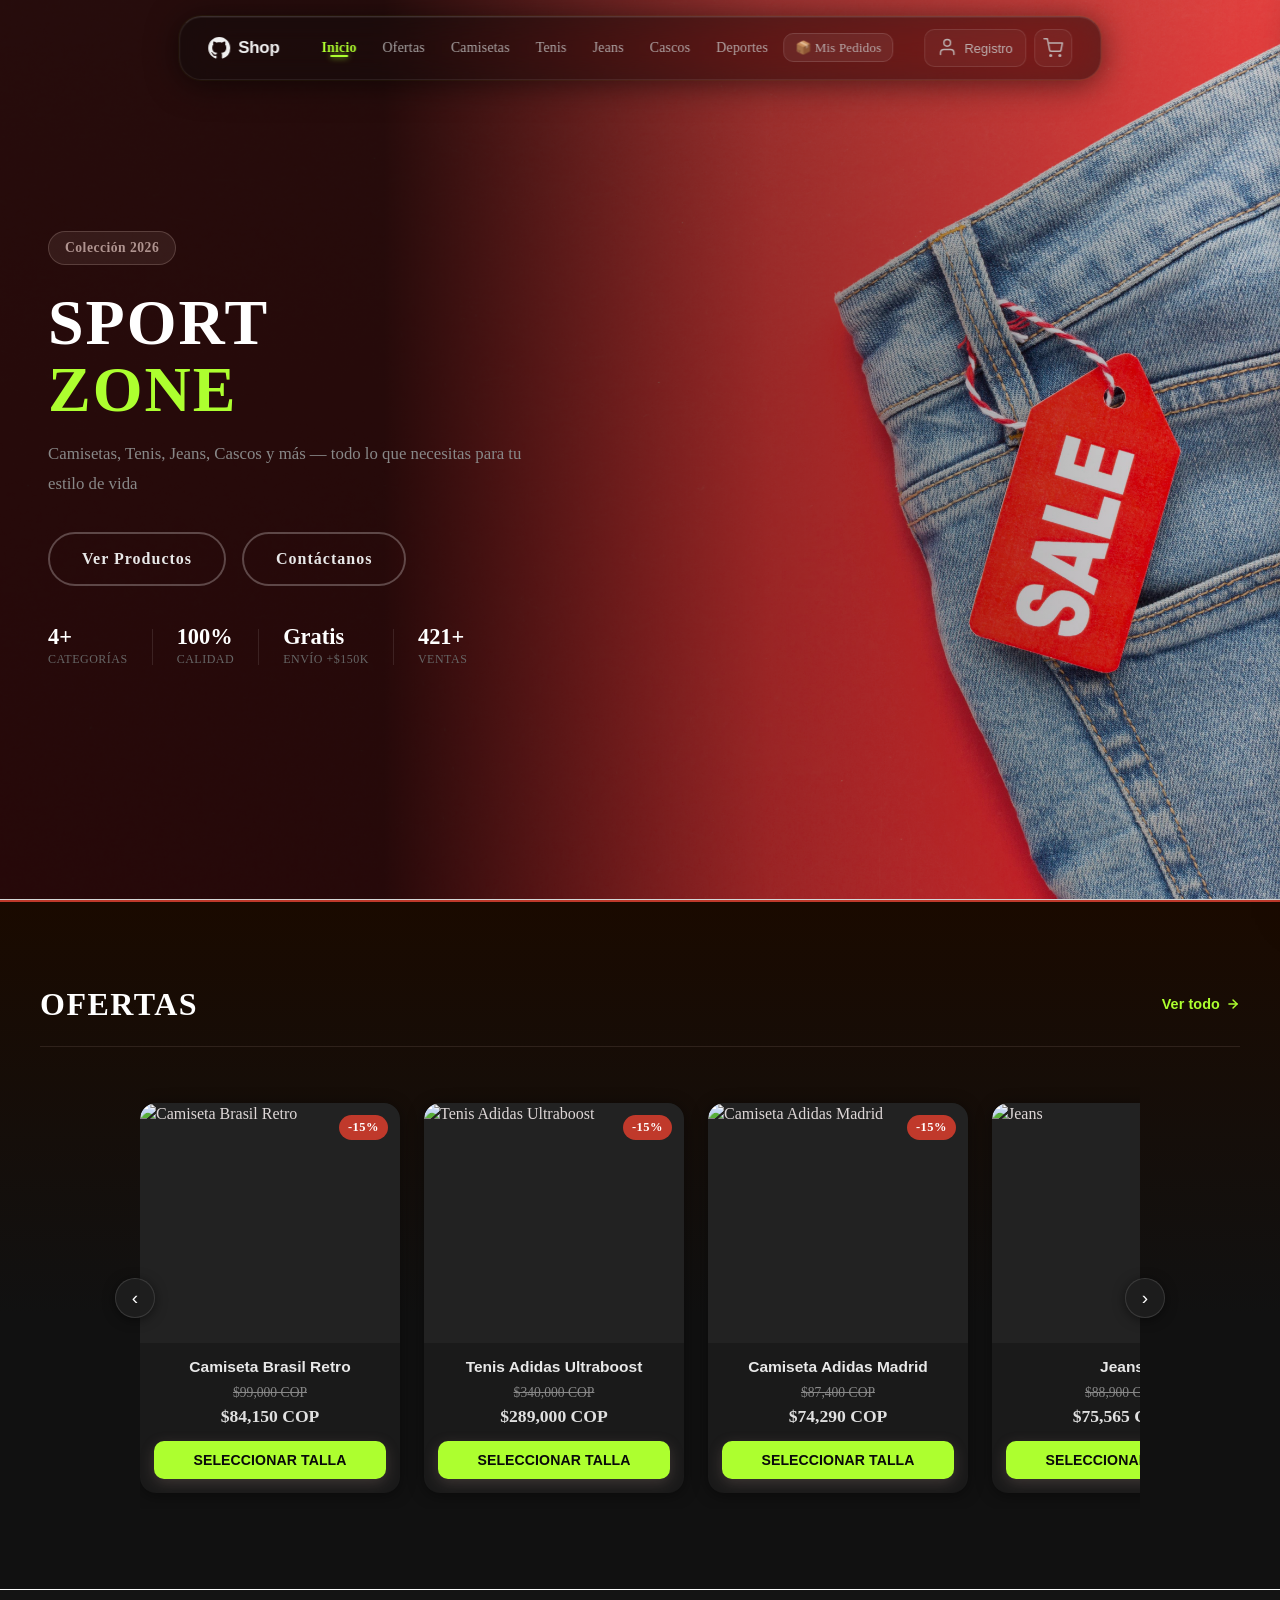
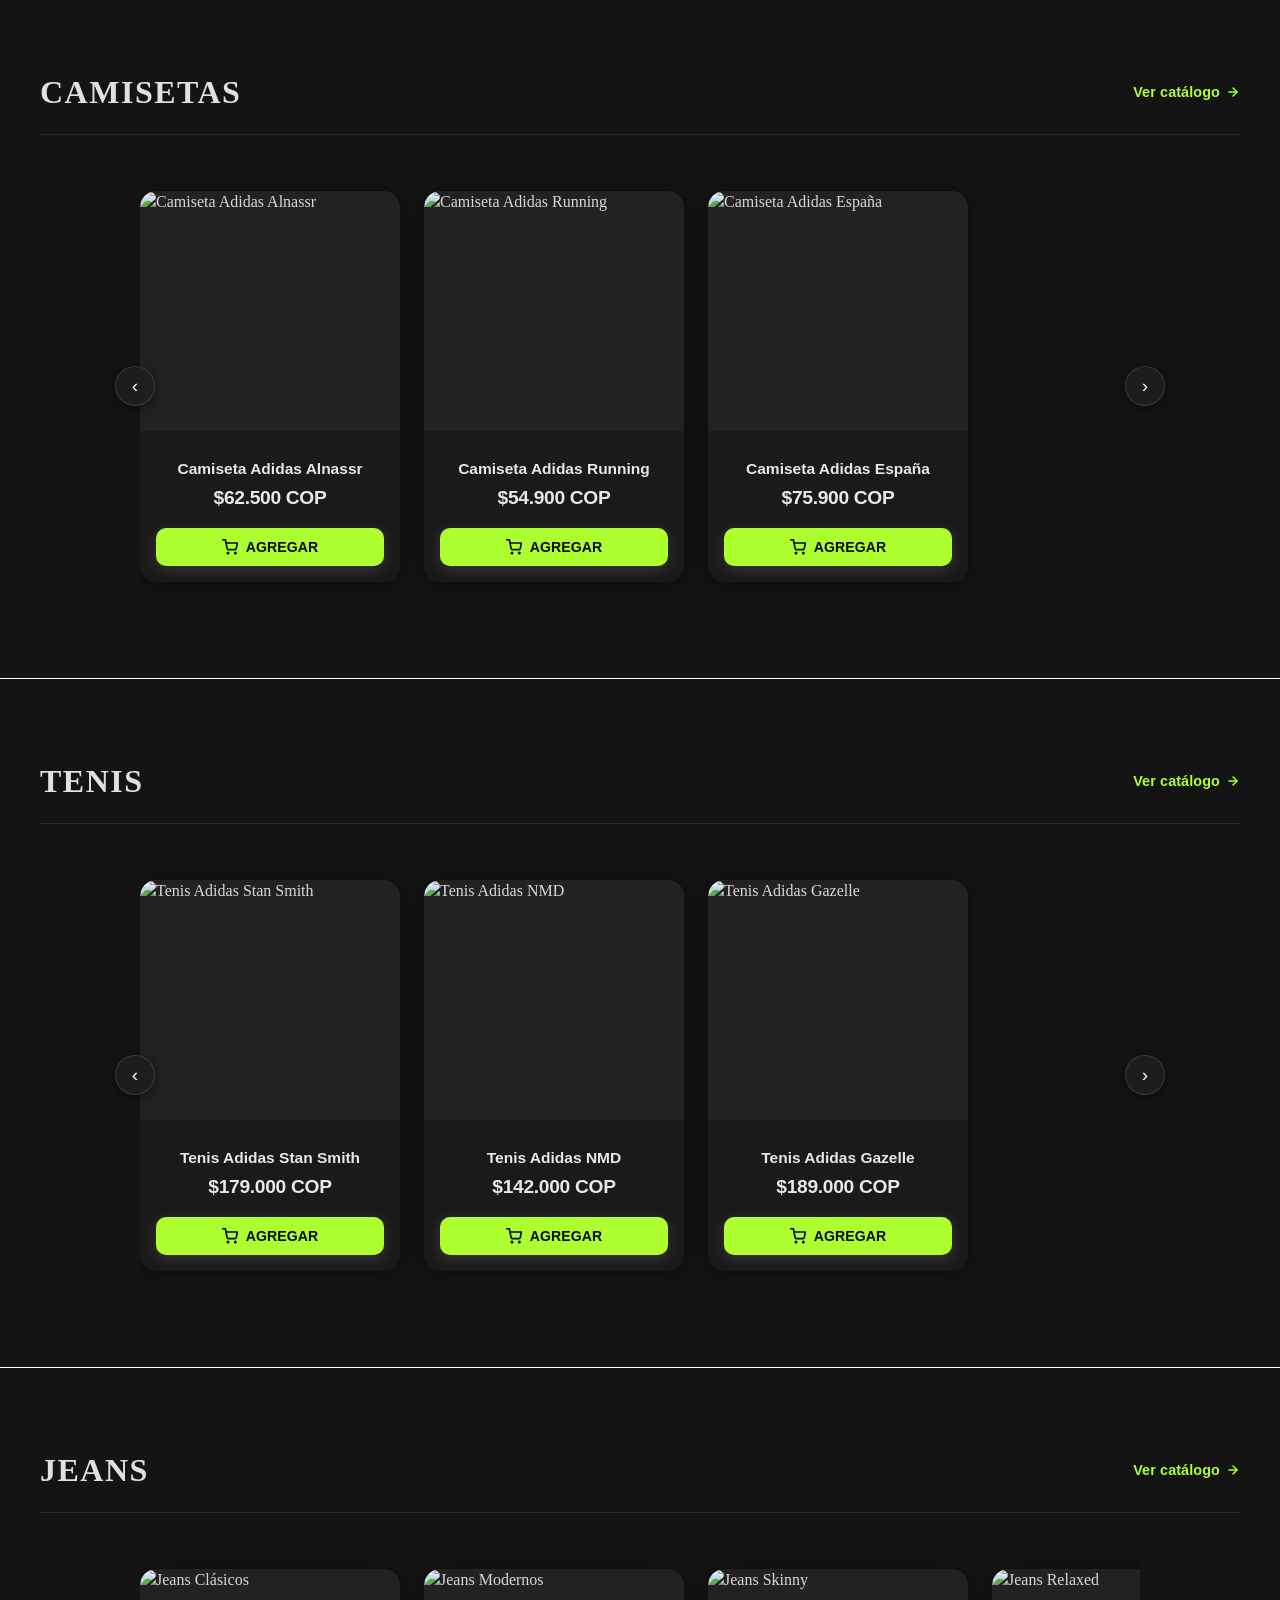
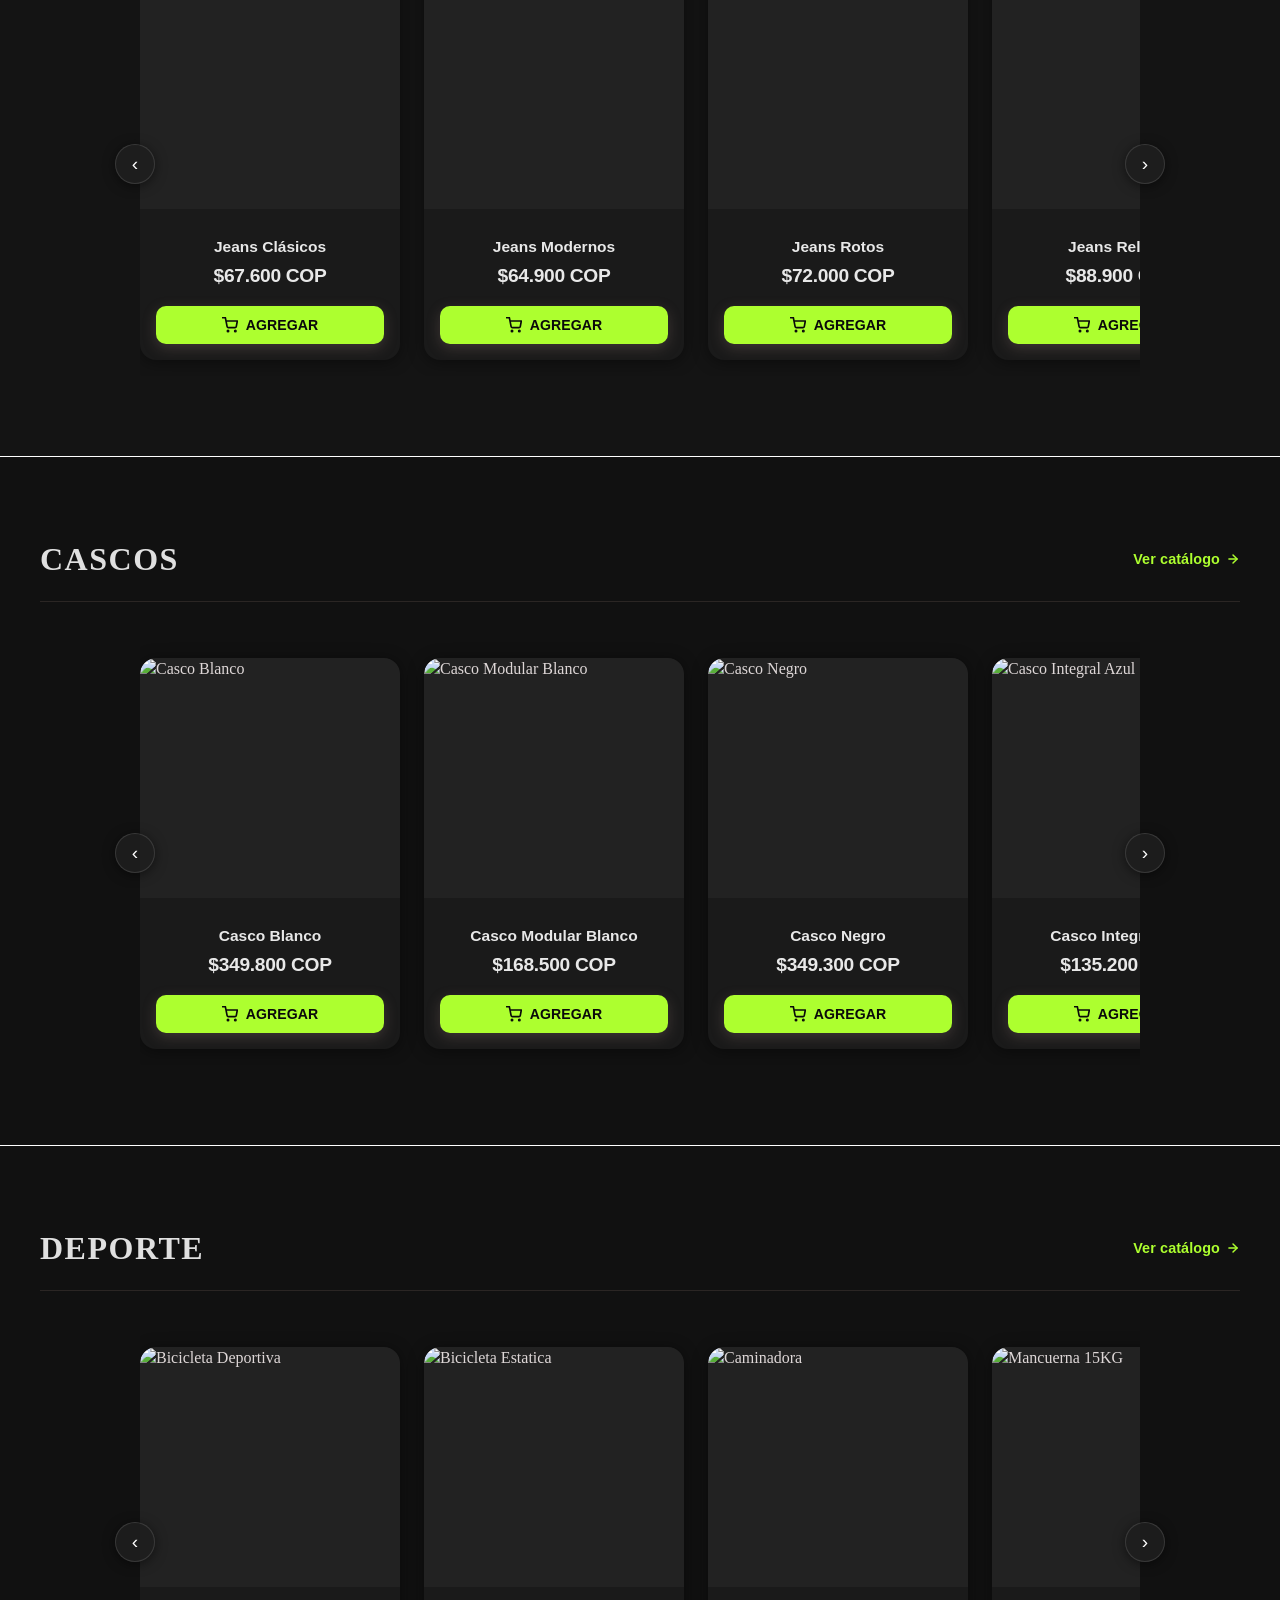
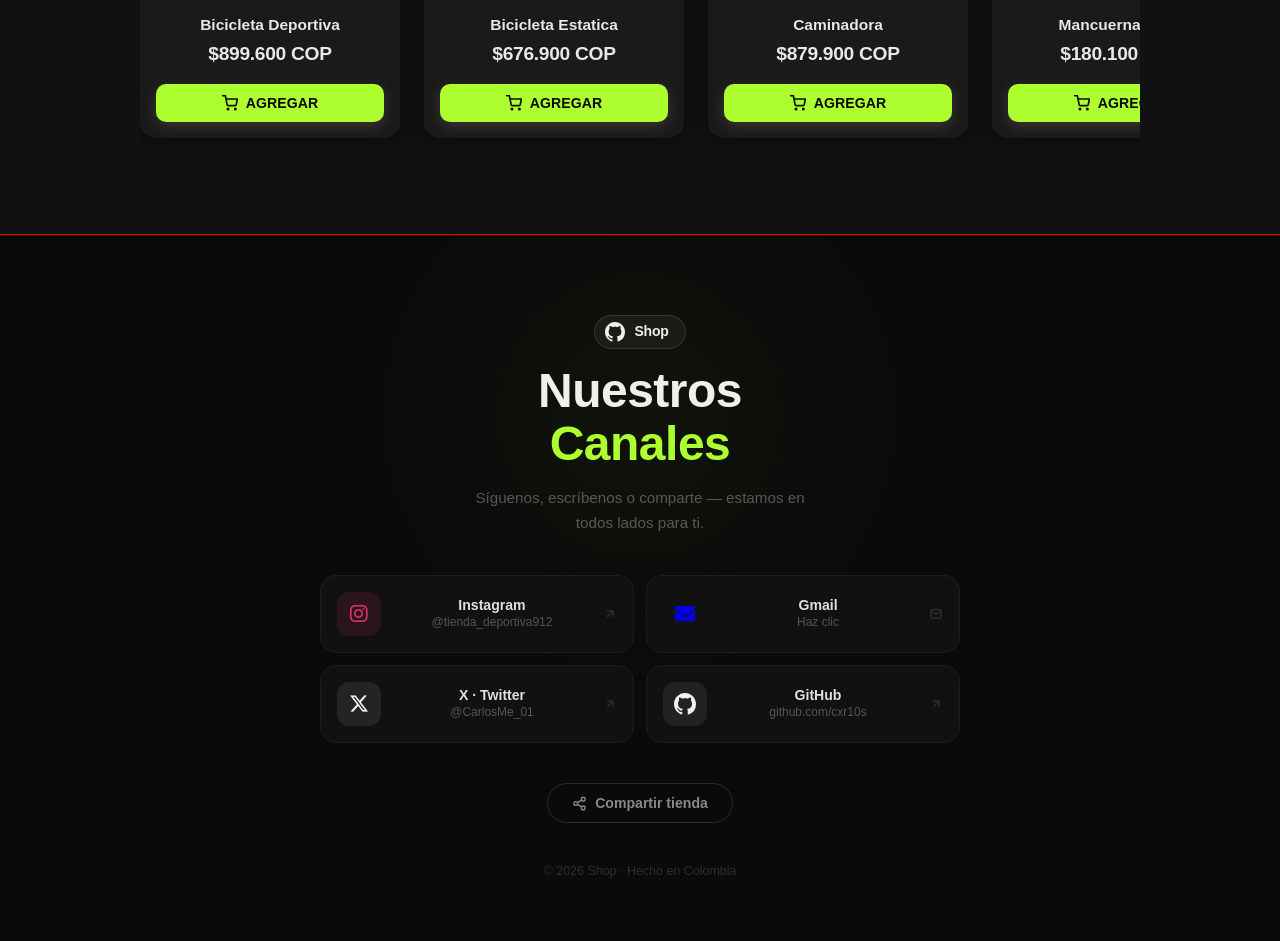
==== commit 114a8d00: "Simplify section headers in index.html" ====
--- a/index.html
+++ b/index.html
@@ -275,7 +275,7 @@
     <!-- Camisetas Adidas Section -->
     <section id="camisetas" class="products-section">
         <div class="section-header">
-            <h2>Camisetas Adidas</h2>
+            <h2>Camisetas</h2>
             <div class="section-header-actions"><a class="btn-catalog" href="#" onclick="showCatalog('camisetas'); return false;">Ver catálogo <svg xmlns="http://www.w3.org/2000/svg" width="14" height="14" viewBox="0 0 24 24" fill="none" stroke="currentColor" stroke-width="2.5" stroke-linecap="round" stroke-linejoin="round"><line x1="5" y1="12" x2="19" y2="12"/><polyline points="12 5 19 12 12 19"/></svg></a></div>
         </div>
         <div class="products-carousel">
@@ -314,7 +314,7 @@
     <!-- Tenis Adidas Section -->
     <section id="tenis" class="products-section featured">
         <div class="section-header">
-            <h2>Tenis Adidas</h2>
+            <h2>Tenis</h2>
             <div class="section-header-actions"><a class="btn-catalog" href="#" onclick="showCatalog('tenis'); return false;">Ver catálogo <svg xmlns="http://www.w3.org/2000/svg" width="14" height="14" viewBox="0 0 24 24" fill="none" stroke="currentColor" stroke-width="2.5" stroke-linecap="round" stroke-linejoin="round"><line x1="5" y1="12" x2="19" y2="12"/><polyline points="12 5 19 12 12 19"/></svg></a></div>
         </div>
         <div class="products-carousel">
@@ -390,7 +390,7 @@
     <!-- Cascos para Motos Section -->
     <section id="cascos" class="products-section">
         <div class="section-header">
-            <h2>Cascos para Motos</h2>
+            <h2>Cascos</h2>
             <div class="section-header-actions"><a class="btn-catalog" href="#" onclick="showCatalog('cascos'); return false;">Ver catálogo <svg xmlns="http://www.w3.org/2000/svg" width="14" height="14" viewBox="0 0 24 24" fill="none" stroke="currentColor" stroke-width="2.5" stroke-linecap="round" stroke-linejoin="round"><line x1="5" y1="12" x2="19" y2="12"/><polyline points="12 5 19 12 12 19"/></svg></a></div>
         </div>
         <div class="products-carousel">
@@ -428,7 +428,7 @@
     <!-- Deportes Section -->
     <section id="deportes" class="sports-section">
         <div class="section-header">
-            <h2>Equipos Deportivos</h2>
+            <h2>Deporte</h2>
             <div class="section-header-actions"><a class="btn-catalog" href="#" onclick="showCatalog('deportes'); return false;">Ver catálogo <svg xmlns="http://www.w3.org/2000/svg" width="14" height="14" viewBox="0 0 24 24" fill="none" stroke="currentColor" stroke-width="2.5" stroke-linecap="round" stroke-linejoin="round"><line x1="5" y1="12" x2="19" y2="12"/><polyline points="12 5 19 12 12 19"/></svg></a></div>
         </div>
         <div class="products-carousel">
@@ -471,40 +471,6 @@
         </div>
     </section>
 
-    <!-- Productos de Regalo Section -->
-    <!--
-    <section id="regalos" class="products-section">
-        <div class="section-header">
-            <h2> 🎁 Productos de Regalo</h2>
-            <p class="contactos-subtitle">El regalo se agrega solo. Si deseas otro, borra el actual. </p>
-        </div>
-        <div class="products-carousel">
-            <button class="carousel-btn prev" onclick="moveCarousel('regalos', -1)">‹</button>
-            <div class="products-container" id="regalos-container">
-                <div class="product-card gift-card" data-product='{"id": "gafas-1", "name": "Gafas Deportivas", "price": , "category": "regalos"}'>
-                    <img loading="lazy" src="gafas.png" alt="Gafas Deportivas">
-                    <h3>Gafas Deportivas</h3>
-                    <span class="gift-label"> 🎁 Regalo</span>
-                </div>
-                <div class="product-card gift-card" data-product='{"id": "gorra-1", "name": "Gorra Mossimo", "price": , "category": "regalos"}'>
-                    <img loading="lazy" src="gorranueva.png" alt="Gorra Mossimo">
-                    <h3>Gorra Mossimo</h3>
-                    <span class="gift-label"> 🎁 Regalo</span>
-                </div>
-                <div class="product-card gift-card" data-product='{"id": "peluche-1", "name": "Peluche Cordero", "price": , "category": "regalos"}'>
-                    <img loading="lazy" src="peluche.png" alt="Peluche Cordero">
-                    <h3>Peluche Cordero</h3>
-                    <span class="gift-label"> 🎁 Regalo</span>
-                </div>
-                <div class="product-card gift-card" data-product='{"id": "bandana-1", "name": "Bufanda Deportiva", "price": , "category": "regalos"}'>
-                    <img loading="lazy" src="bandanaDepor.png" alt="Bufanda Deportiva">
-                    <h3>Bufanda Deportiva</h3>
-                    <span class="gift-label"> 🎁 Regalo</span>
-                </div>
-            </div>
-            <button class="carousel-btn next" onclick="moveCarousel('regalos', 1)">›</button>
-        </div>
-    </section>-->
 
     <!-- Footer / Contactos -->
 <section class="Contactos" id="contactos">
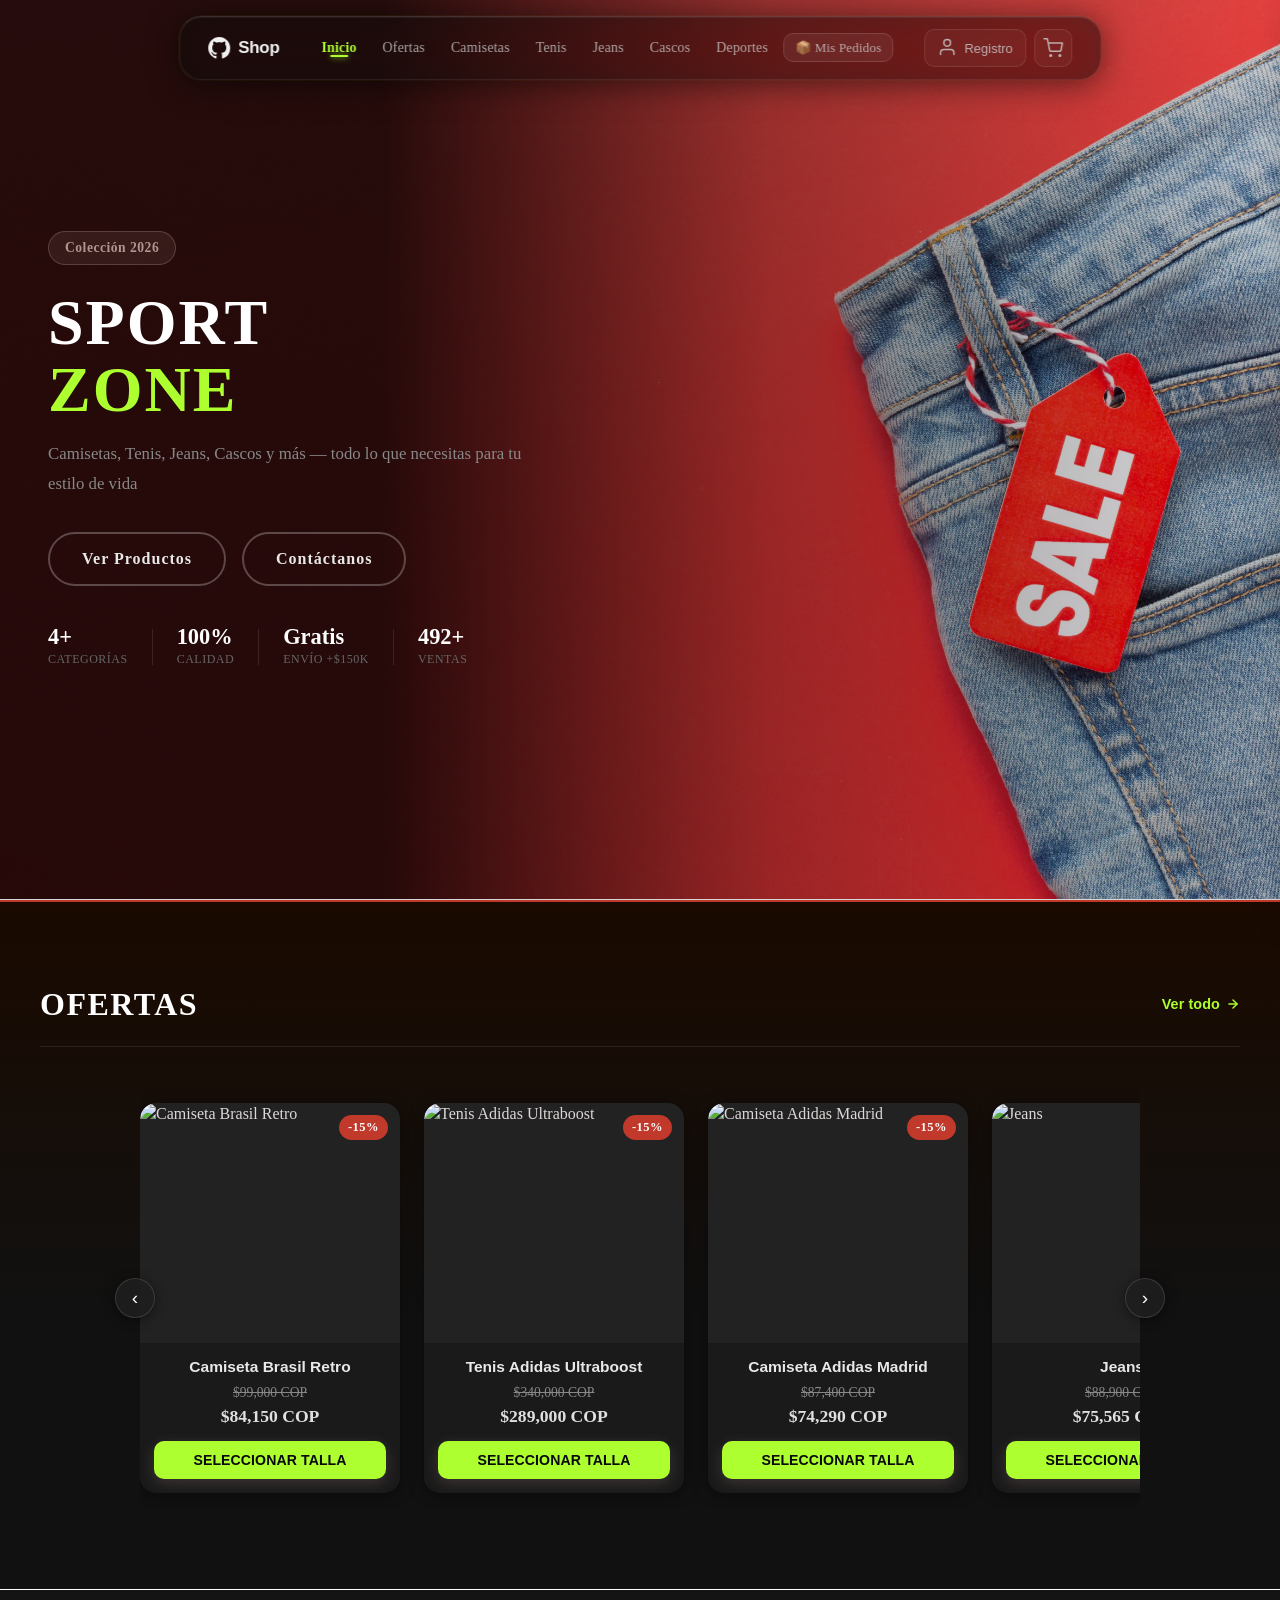
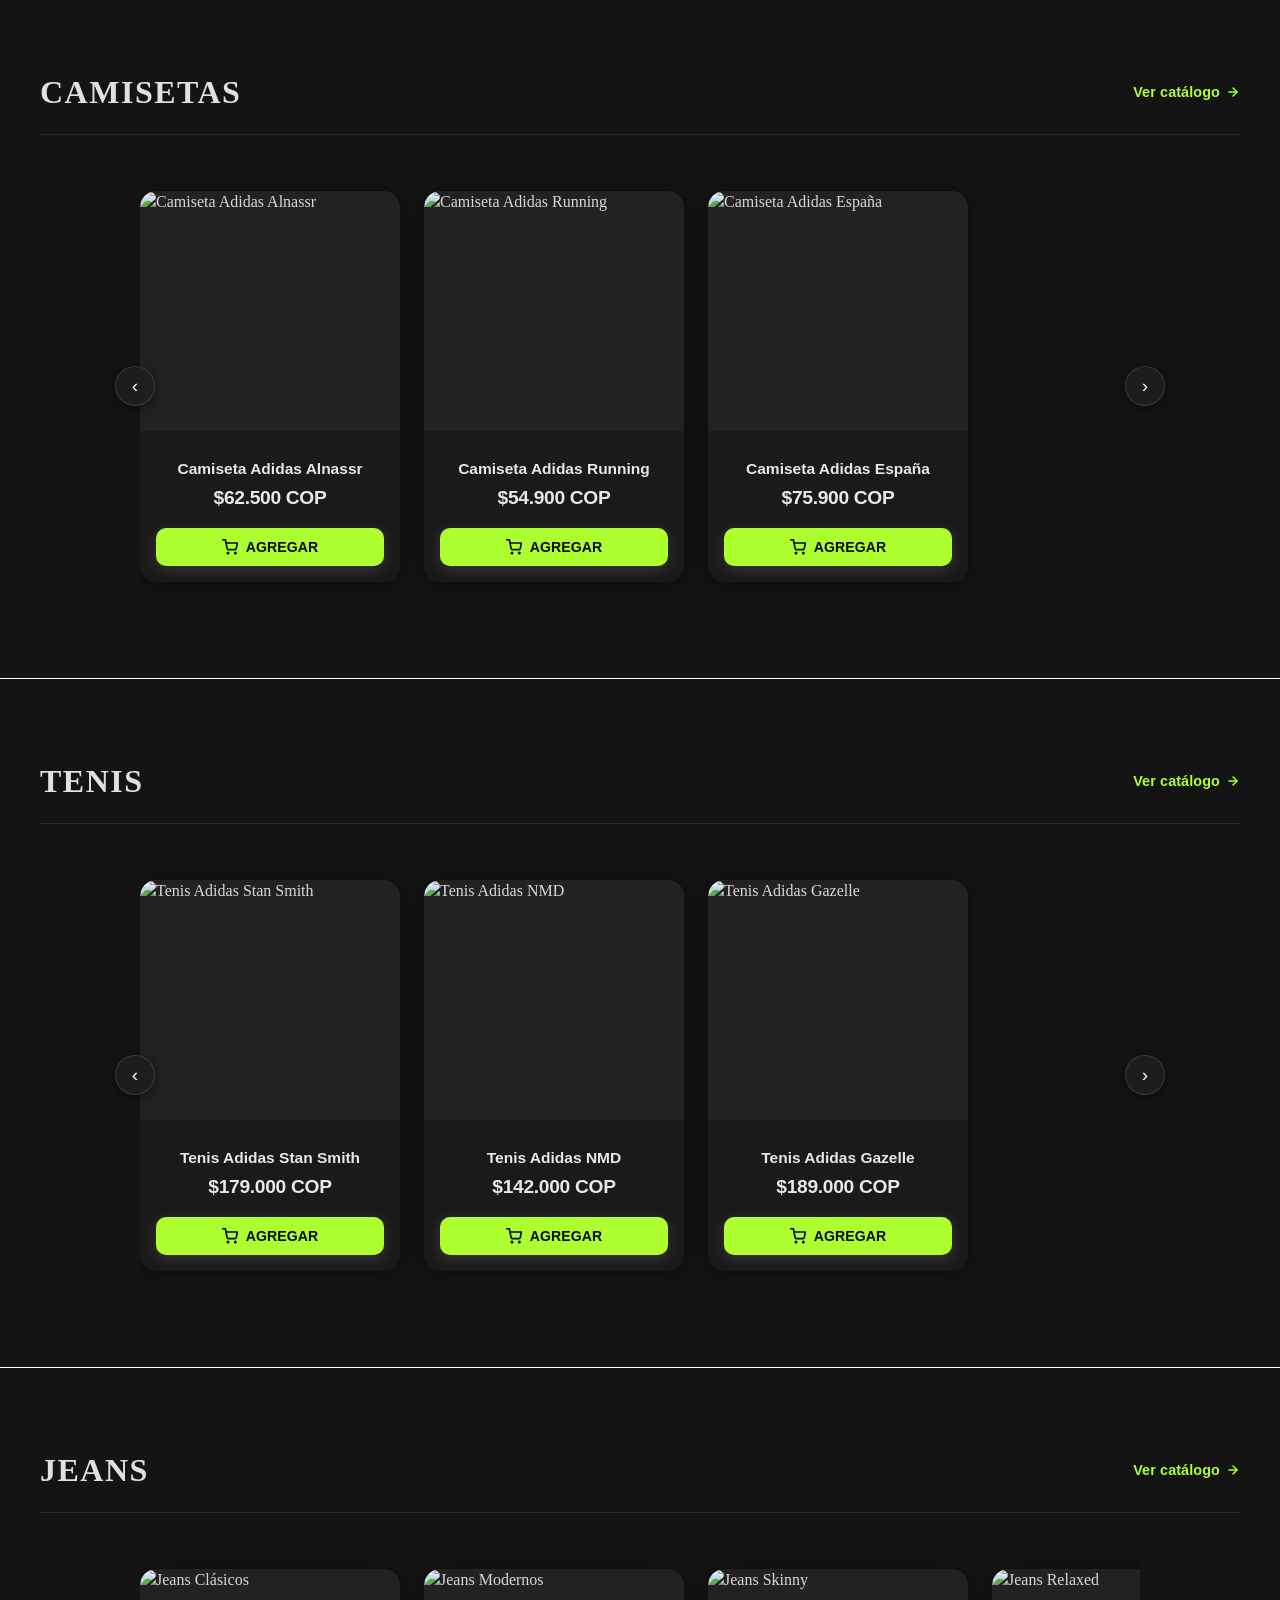
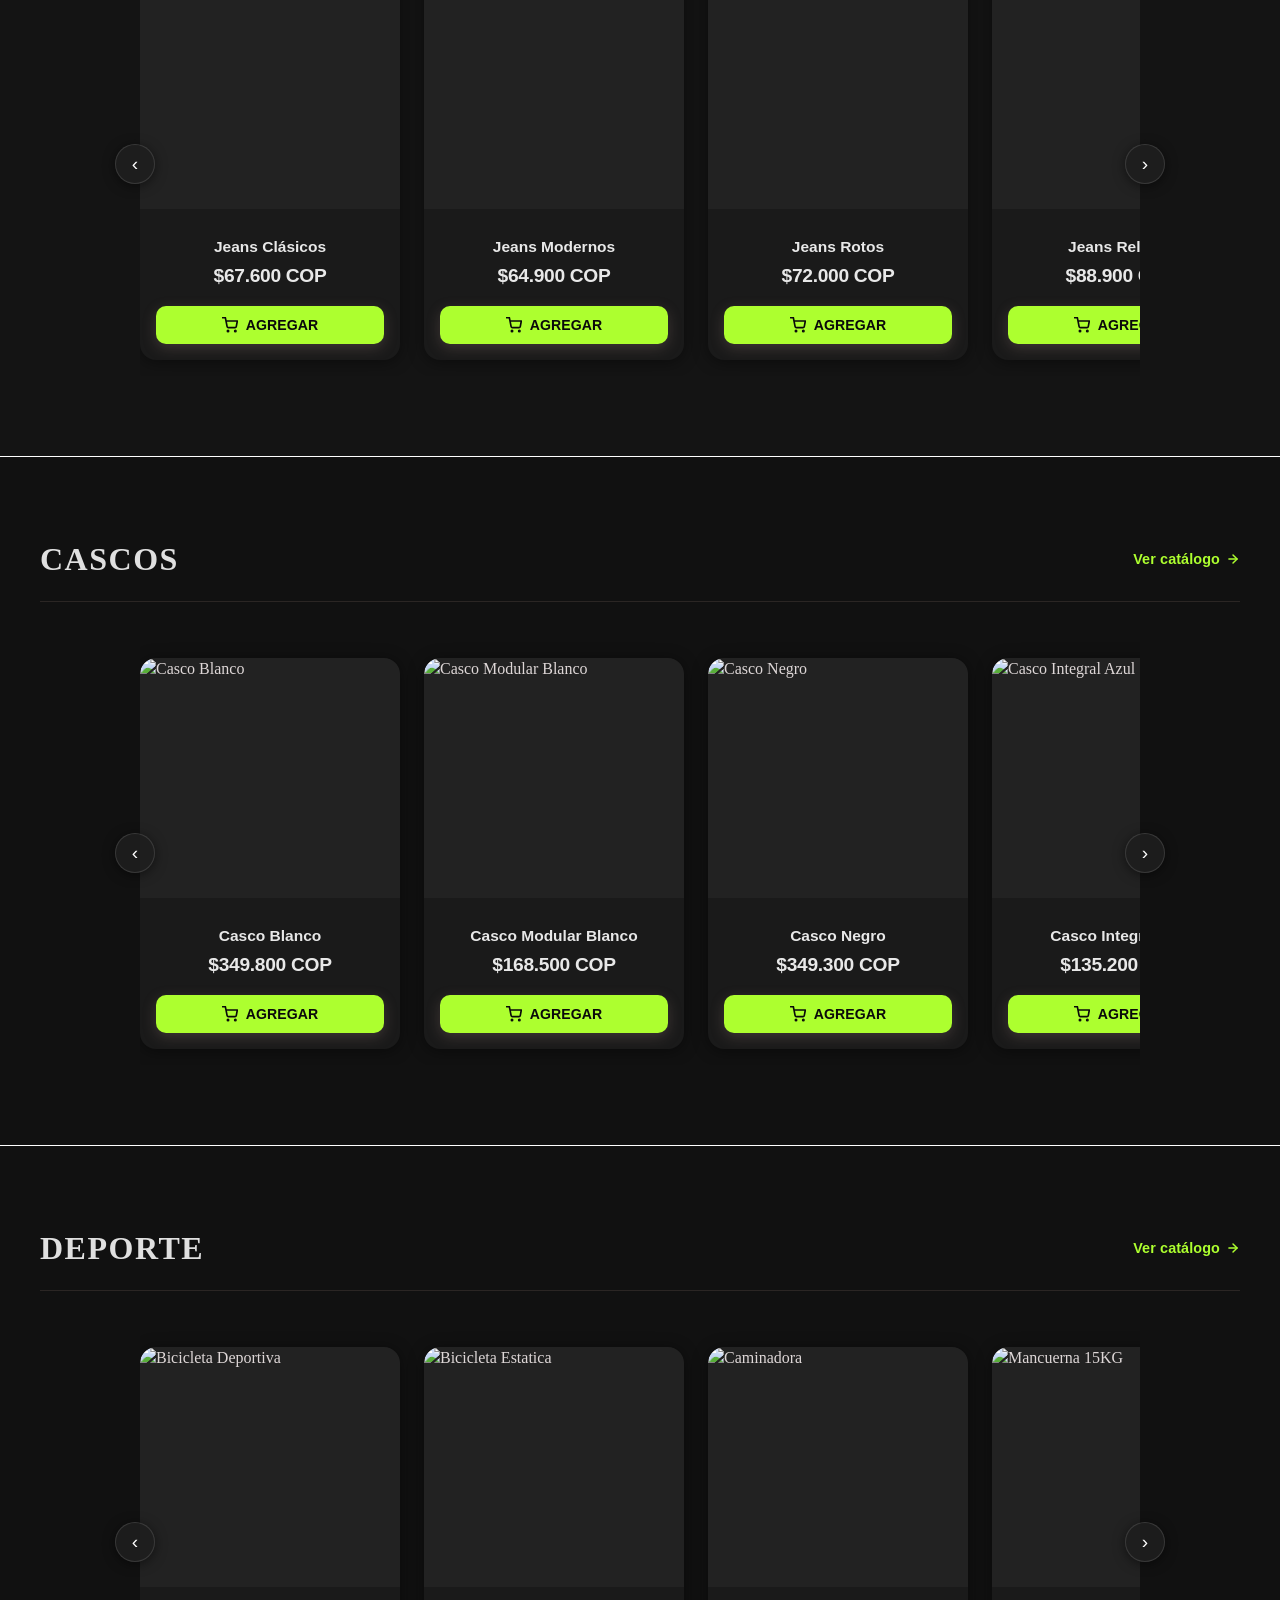
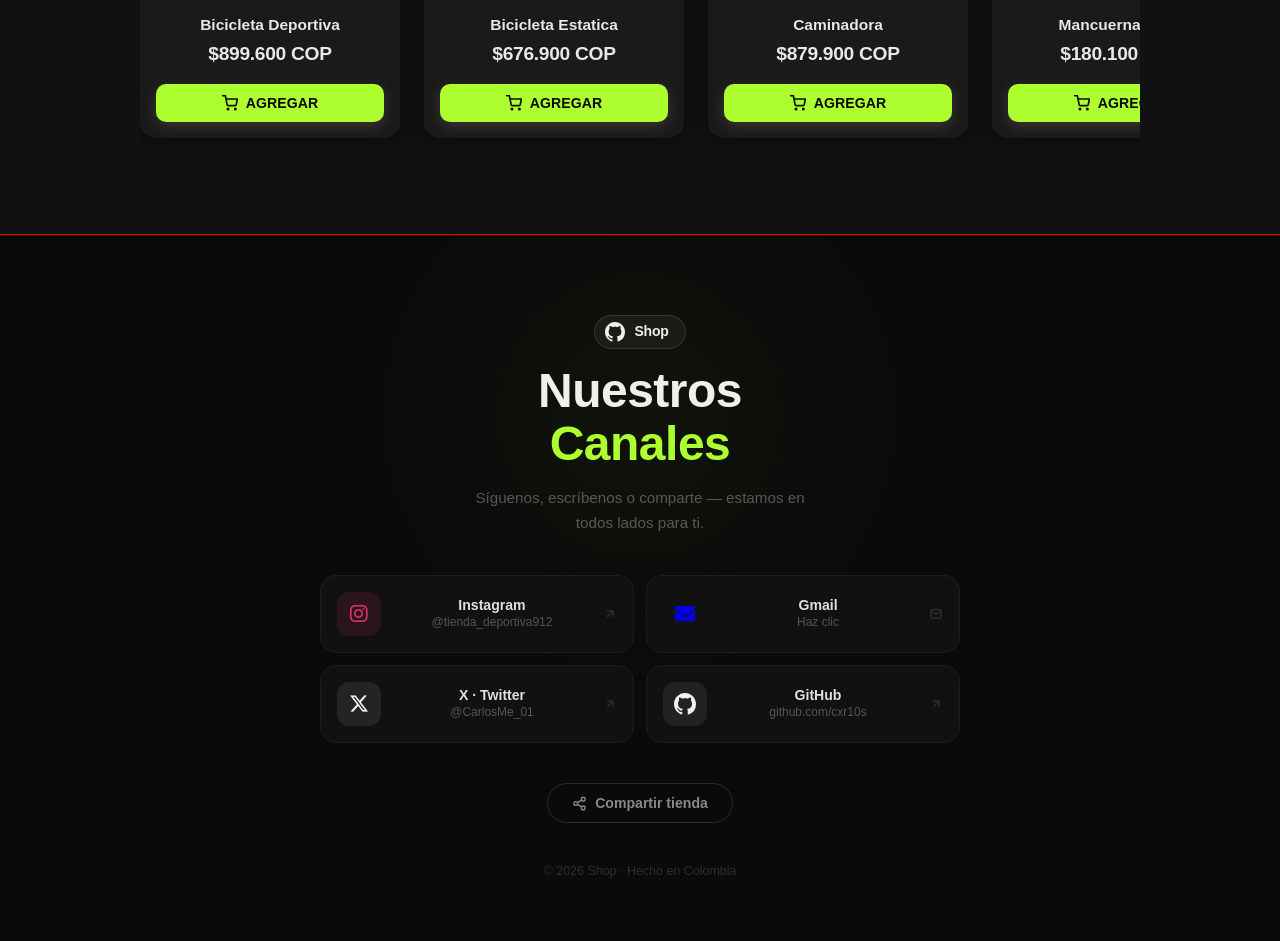
==== commit 684215c9: "Add session timeout handling for mobile inactivity Implement session timeout for inactivity on mobil" ====
--- a/index.html
+++ b/index.html
@@ -1174,6 +1174,56 @@
         sesionActivaPrev = sesionActiva;
     }, 2000);
 })();
+
+// ── CIERRE DE SESIÓN POR AUSENCIA (5 min) — para móvil ────────────
+// El script de arriba depende de que la página siga ejecutándose (setTimeout).
+// En móvil, al cerrar el navegador o cambiar de app, el sistema operativo
+// mata esa ejecución, así que el timer nunca llega a dispararse y la sesión
+// queda abierta indefinidamente. Esto guarda la hora en localStorage (que
+// SÍ sobrevive a cerrar todo) y, al volver a abrir la página, revisa cuánto
+// tiempo estuvo fuera — si son más de 5 min, cierra sesión de inmediato.
+(function() {
+    const LIMITE_AUSENCIA_MS = 5 * 60 * 1000;
+    const STORAGE_KEY = 'shop_last_active_ts';
+
+    function marcarUltimaActividad() {
+        try { localStorage.setItem(STORAGE_KEY, String(Date.now())); } catch (e) {}
+    }
+
+    function revisarAusencia() {
+        if (!window._currentUser) { marcarUltimaActividad(); return; }
+        let ultima = 0;
+        try { ultima = parseInt(localStorage.getItem(STORAGE_KEY) || '0', 10); } catch (e) {}
+        if (ultima && (Date.now() - ultima) > LIMITE_AUSENCIA_MS) {
+            if (window._firebaseSignOut) {
+                window._firebaseSignOut();
+                mostrarAvisoSesion('Sesión cerrada: estuviste fuera más de 5 minutos');
+            }
+        }
+        marcarUltimaActividad();
+    }
+
+    // Guarda la hora cada vez que la app pasa a segundo plano o se oculta
+    // (cambiar de app, bloquear pantalla, cerrar pestaña) — el evento más
+    // confiable en móvil, mucho más que 'beforeunload'.
+    document.addEventListener('visibilitychange', () => {
+        if (document.hidden) marcarUltimaActividad();
+        else revisarAusencia();
+    });
+
+    // Al volver desde el caché de retroceso/adelanto del navegador (común en iOS)
+    window.addEventListener('pageshow', revisarAusencia);
+
+    // Chequeo al cargar por primera vez (ej. reabrir el navegador tras un día)
+    // con un pequeño margen para que Firebase Auth resuelva el usuario actual.
+    setTimeout(revisarAusencia, 1200);
+
+    // Refrescar la marca de tiempo con actividad normal, para que el conteo
+    // de 5 min de ausencia empiece desde la última interacción real.
+    ['mousemove', 'keydown', 'click', 'scroll', 'touchstart'].forEach(ev =>
+        document.addEventListener(ev, marcarUltimaActividad)
+    );
+})();
 </script>
 </body>
 </html>
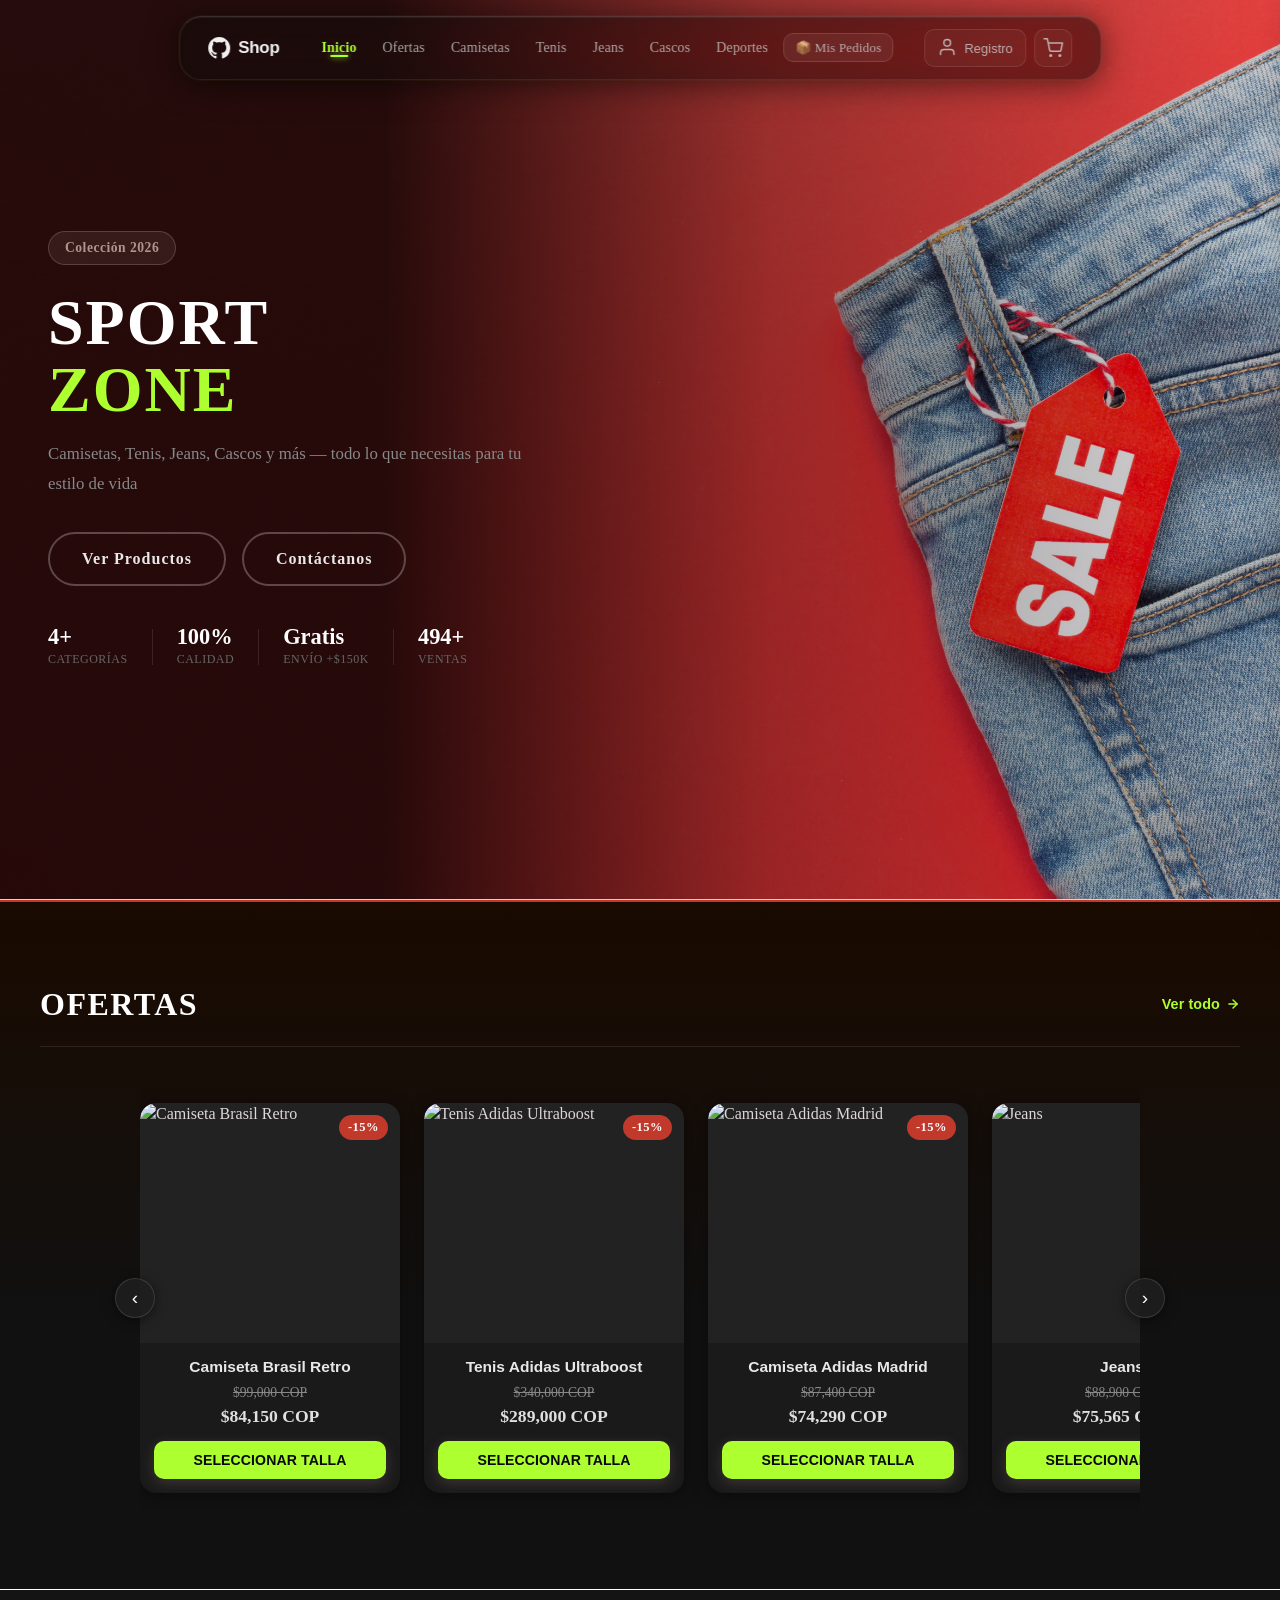
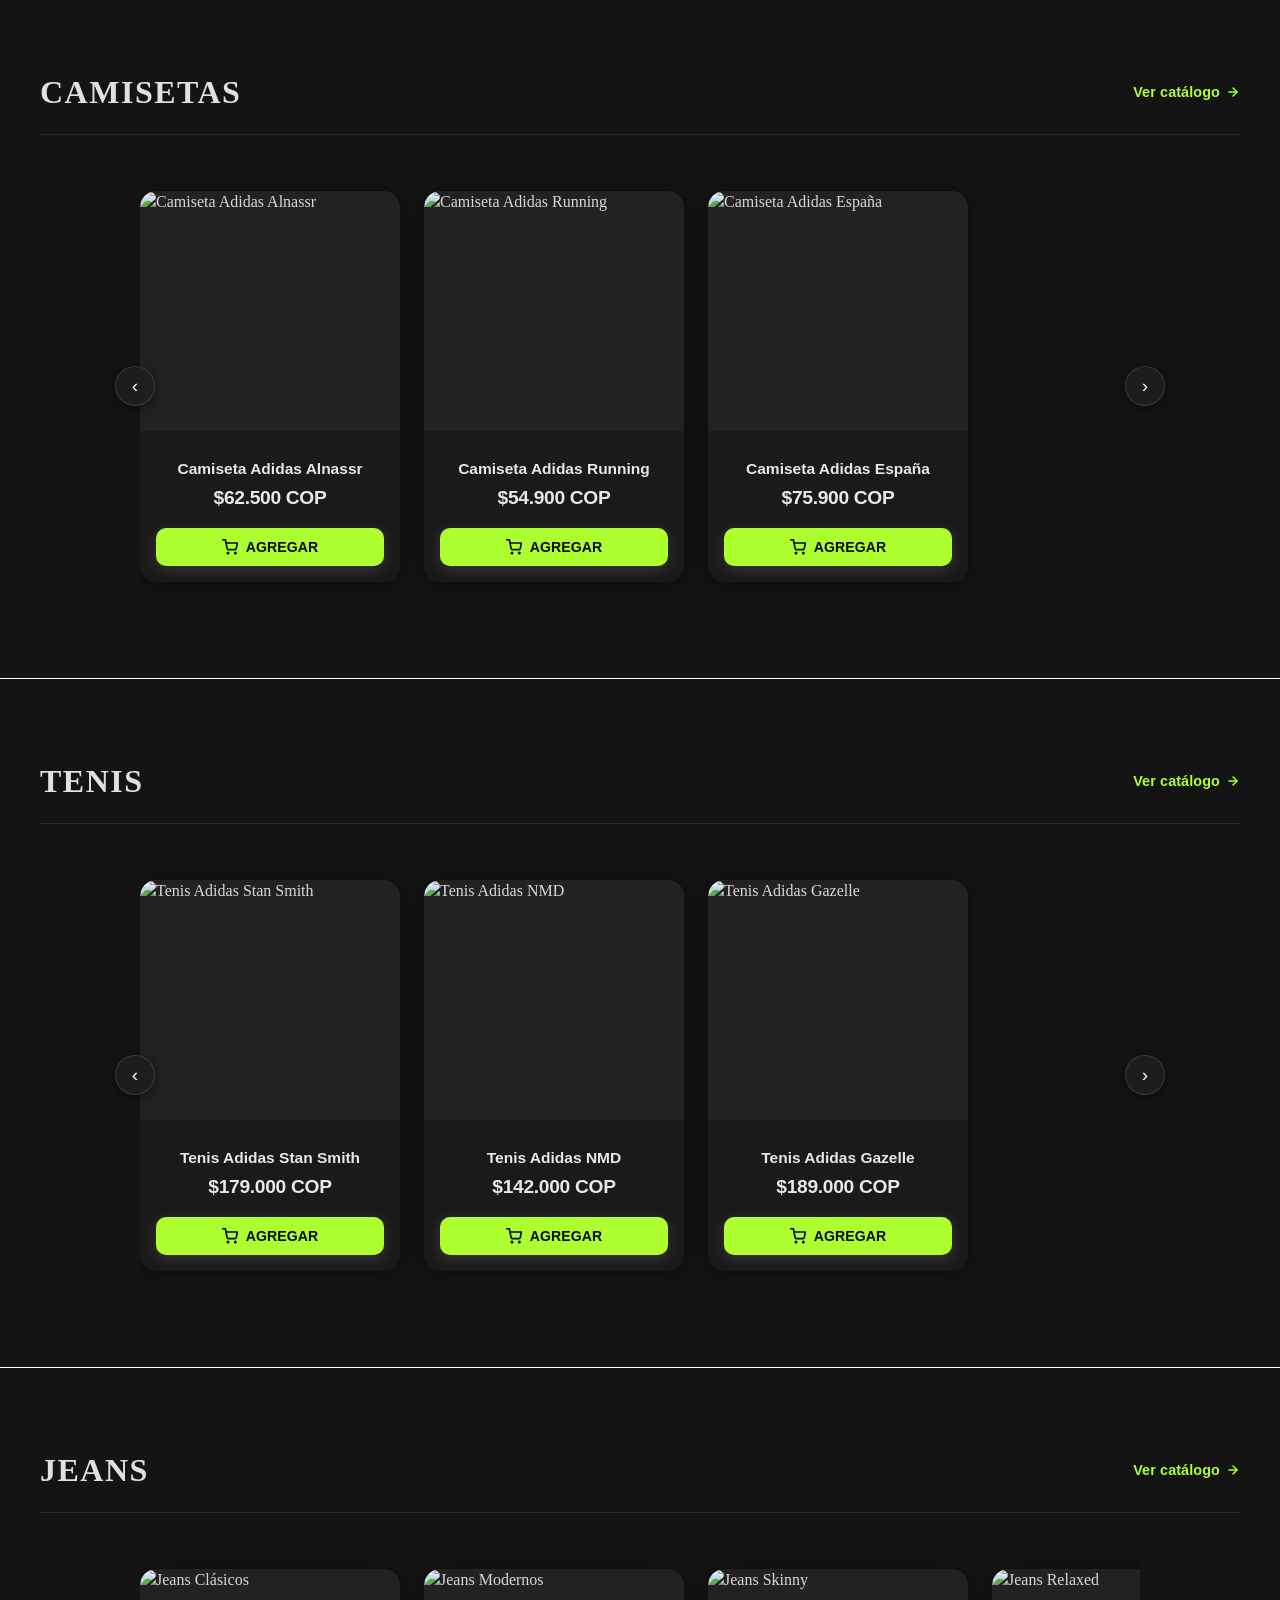
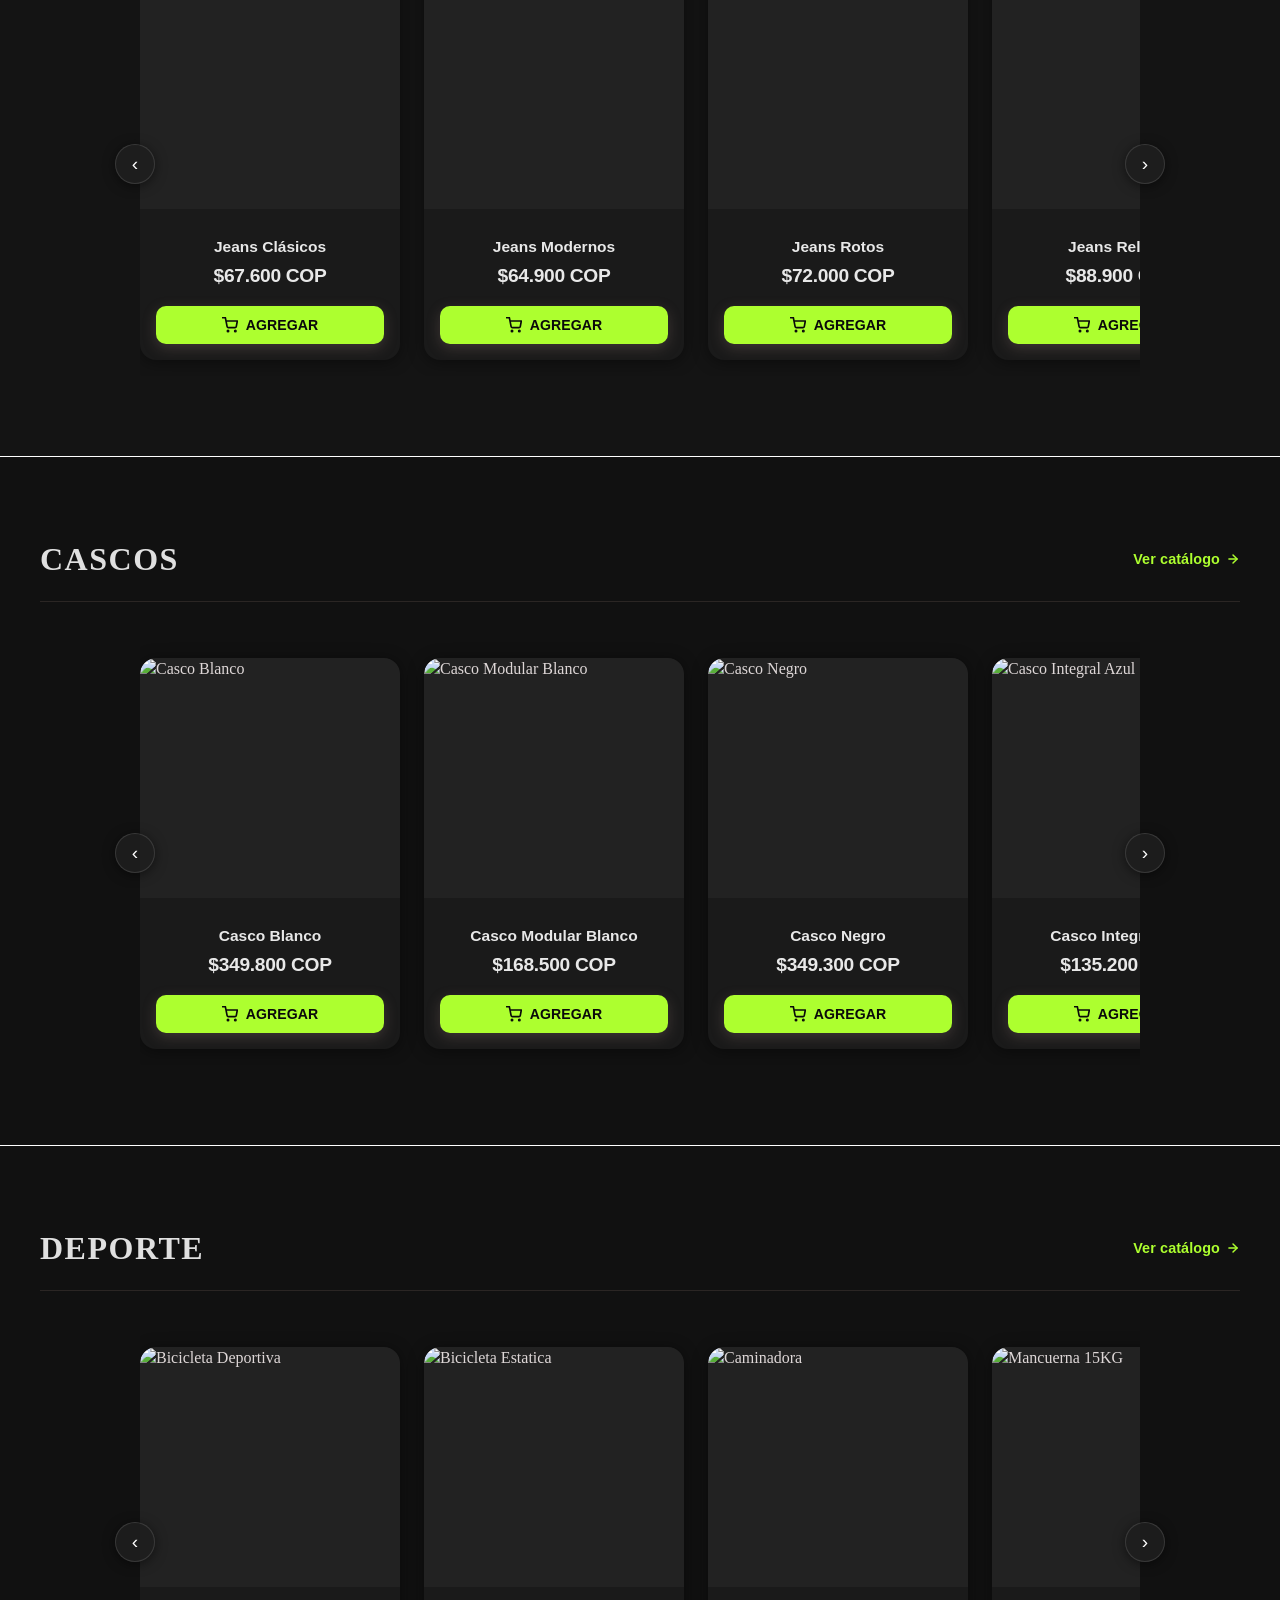
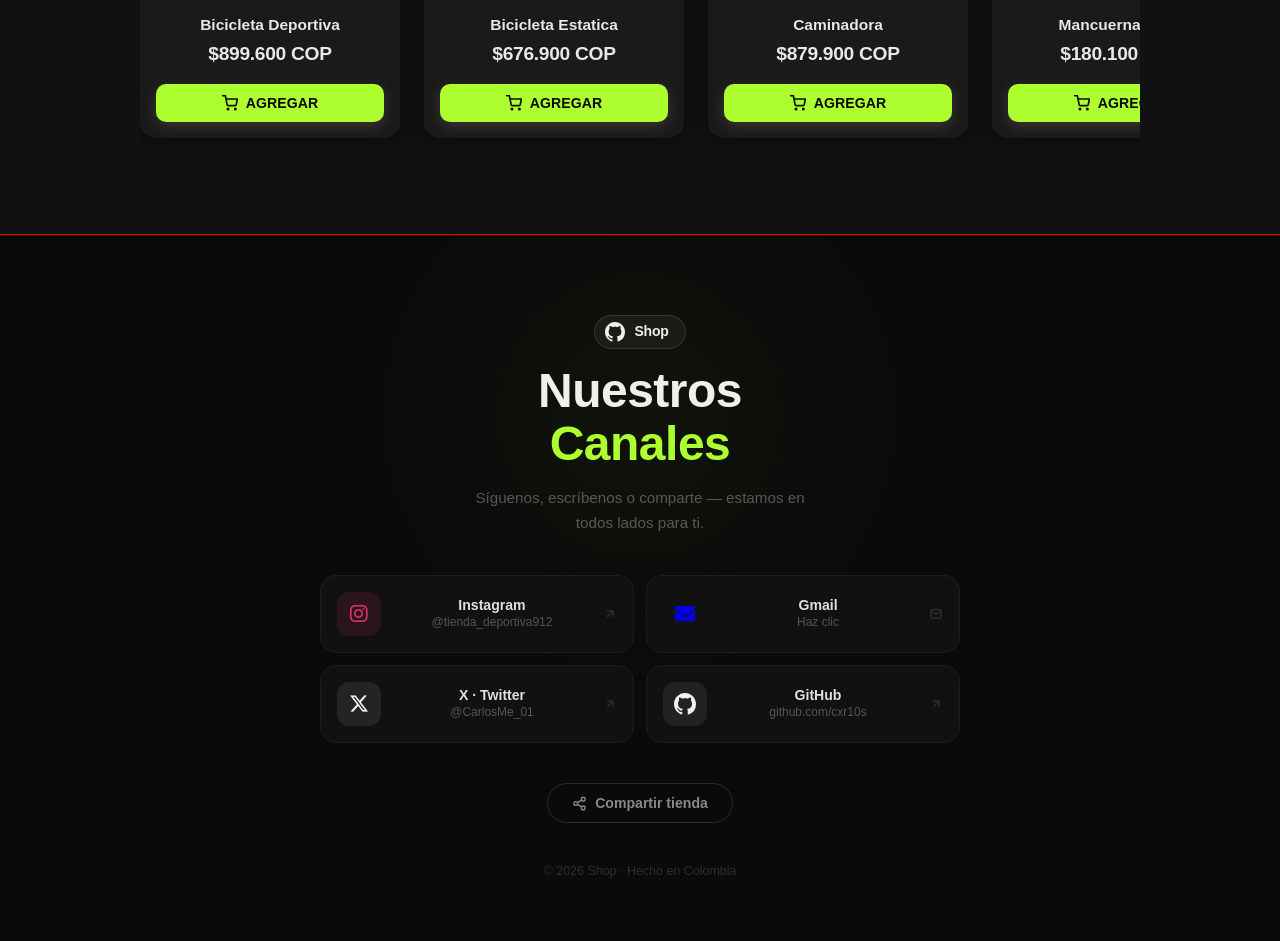
==== commit 59fa0154: "Update print statement from 'Hello' to 'Goodbye'" ====
--- a/index.html
+++ b/index.html
@@ -31,8 +31,8 @@
     <link rel="icon" type="image/png"  sizes="192x192" href="favicon3.png">
     <link rel="icon" type="image/png"  sizes="512x512" href="favicon4.png">
     <link rel="apple-touch-icon" href="og-image.png">
-    <link rel="manifest" href="/site.webmanifest">
-    <link rel="preload" href="og-image.png" type="image/png" >
+    <link rel="manifest" href="site.webmanifest">
+    <link rel="preload" href="og-image.png" as="image" type="image/png">
     <!-- Fuente 6.4.2 CSS -->
     <link rel="stylesheet" href="https://cdnjs.cloudflare.com/ajax/libs/font-awesome/6.4.2/css/all.min.css">
     <!-- Firebase SDK -->
@@ -283,25 +283,25 @@
             <div class="products-container" id="camisetas-container">
                 
                 <!--<div class="product-card" data-product='{"id": "camiseta-2", "name": "Camiseta Adidas Madrid", "price": 87400, "category": "camisetas"}'>
-                    <img loading="lazy" src="Camiseta_adidas_Madrid.png" alt="Camiseta Adidas Madrid">
+                    <img loading="lazy" src="Camiseta_adidas_Madrid.png" alt="Camiseta Adidas Madrid" width="300" height="300">
                     <h3>Camiseta Adidas Madrid</h3>
                     <p class="price">$87.400 COP</p>
                     <button class="add-to-cart-btn" onclick='openProductModalGuarded({"id": "camiseta-2", "name": "Camiseta Adidas Madrid", "price": 87400, "salePrice": 87400, "originalPrice": null, "discountPct": 0, "image": null, "sizes": ["S", "M", "L", "XL"], "description": "Camiseta de alta calidad con diseño exclusivo Adidas."})'><svg xmlns="http://www.w3.org/2000/svg" width="16" height="16" viewBox="0 0 24 24" fill="none" stroke="currentColor" stroke-width="2.5" stroke-linecap="round" stroke-linejoin="round"><circle cx="9" cy="21" r="1"/><circle cx="20" cy="21" r="1"/><path d="M1 1h4l2.68 13.39a2 2 0 0 0 2 1.61h9.72a2 2 0 0 0 2-1.61L23 6H6"/></svg> Agregar</button>
                 </div>-->
                 <div class="product-card" data-product='{"id": "camiseta-1", "name": "Camiseta Adidas Alnassr", "price": 62500, "category": "camisetas"}'>
-                    <img src="Camiseta Alnassr.png" alt="Camiseta Adidas Alnassr" loading="lazy" width="300" height="300">
+                    <img src="Camiseta Alnassr.png" alt="Camiseta Adidas Alnassr" loading="eager" fetchpriority="high" width="300" height="300">
                     <h3>Camiseta Adidas Alnassr</h3>
                     <p class="price">$62.500 COP</p>
                     <button class="add-to-cart-btn" onclick='openProductModalGuarded({"id": "camiseta-1", "name": "Camiseta Adidas Alnassr", "price": 62500, "salePrice": 62500, "originalPrice": null, "discountPct": 0, "image": null, "sizes": ["S", "M", "L", "XL"], "description": "Camiseta de alta calidad con diseño exclusivo Adidas."})'><svg xmlns="http://www.w3.org/2000/svg" width="16" height="16" viewBox="0 0 24 24" fill="none" stroke="currentColor" stroke-width="2.5" stroke-linecap="round" stroke-linejoin="round"><circle cx="9" cy="21" r="1"/><circle cx="20" cy="21" r="1"/><path d="M1 1h4l2.68 13.39a2 2 0 0 0 2 1.61h9.72a2 2 0 0 0 2-1.61L23 6H6"/></svg> Agregar</button>
                 </div>
                 <div class="product-card" data-product='{"id": "camiseta-3", "name": "Camiseta Adidas Running", "price": 54900, "category": "camisetas"}'>
-                    <img loading="lazy" src="Camiseta Adidas.png" alt="Camiseta Adidas Running">
+                    <img loading="eager" src="Camiseta Adidas.png" alt="Camiseta Adidas Running" width="300" height="300">
                     <h3>Camiseta Adidas Running</h3>
                     <p class="price">$54.900 COP</p>
                     <button class="add-to-cart-btn" onclick='openProductModalGuarded({"id": "camiseta-3", "name": "Camiseta Adidas Running", "price": 54900, "salePrice": 54900, "originalPrice": null, "discountPct": 0, "image": null, "sizes": ["S", "M", "L", "XL"], "description": "Camiseta de alta calidad con diseño exclusivo Adidas."})'><svg xmlns="http://www.w3.org/2000/svg" width="16" height="16" viewBox="0 0 24 24" fill="none" stroke="currentColor" stroke-width="2.5" stroke-linecap="round" stroke-linejoin="round"><circle cx="9" cy="21" r="1"/><circle cx="20" cy="21" r="1"/><path d="M1 1h4l2.68 13.39a2 2 0 0 0 2 1.61h9.72a2 2 0 0 0 2-1.61L23 6H6"/></svg> Agregar</button>
                 </div>
                 <div class="product-card" data-product='{"id": "camiseta-4", "name": "Camiseta Adidas España", "price": 75900, "category": "camisetas"}'>
-                    <img loading="lazy" src="CamisetaEspaña.png" alt="Camiseta Adidas España">
+                    <img loading="eager" src="CamisetaEspaña.png" alt="Camiseta Adidas España" width="300" height="300">
                     <h3>Camiseta Adidas España</h3>
                     <p class="price">$75.900 COP</p>
                     <button class="add-to-cart-btn" onclick='openProductModalGuarded({"id": "camiseta-4", "name": "Camiseta Adidas España", "price": 75900, "salePrice": 75900, "originalPrice": null, "discountPct": 0, "image": null, "sizes": ["S", "M", "L", "XL"], "description": "Camiseta de alta calidad con diseño exclusivo Adidas."})'><svg xmlns="http://www.w3.org/2000/svg" width="16" height="16" viewBox="0 0 24 24" fill="none" stroke="currentColor" stroke-width="2.5" stroke-linecap="round" stroke-linejoin="round"><circle cx="9" cy="21" r="1"/><circle cx="20" cy="21" r="1"/><path d="M1 1h4l2.68 13.39a2 2 0 0 0 2 1.61h9.72a2 2 0 0 0 2-1.61L23 6H6"/></svg> Agregar</button>
@@ -321,25 +321,25 @@
             <button class="carousel-btn prev" onclick="moveCarousel('tenis', -1)">‹</button>
             <div class="products-container" id="tenis-container">
                 <!-- <div class="product-card" data-product='{"id": "tenis-1", "name": "Tenis Adidas Ultraboost", "price": 340000, "category": "tenis"}'>
-                    <img loading="lazy" src="Adidas-Ultraboost.png" alt="Tenis Adidas Ultraboost">
+                    <img loading="lazy" src="Adidas-Ultraboost.png" alt="Tenis Adidas Ultraboost" width="300" height="300">
                     <h3>Tenis Adidas Ultraboost</h3>
                     <p class="price">$340.000 COP</p>
                     <button class="add-to-cart-btn" onclick='openProductModalGuarded({"id": "tenis-1", "name": "Tenis Adidas Ultraboost", "price": 340000, "salePrice": 340000, "originalPrice": null, "discountPct": 0, "image": null, "sizes": ["36","37","38","39","40","41","42","43","44"], "description": "Tenis Adidas de alto rendimiento y comfort."})'><svg xmlns="http://www.w3.org/2000/svg" width="16" height="16" viewBox="0 0 24 24" fill="none" stroke="currentColor" stroke-width="2.5" stroke-linecap="round" stroke-linejoin="round"><circle cx="9" cy="21" r="1"/><circle cx="20" cy="21" r="1"/><path d="M1 1h4l2.68 13.39a2 2 0 0 0 2 1.61h9.72a2 2 0 0 0 2-1.61L23 6H6"/></svg> Agregar</button>
                 </div>-->
                 <div class="product-card" data-product='{"id": "tenis-2", "name": "Tenis Adidas Stan Smith", "price": 179000, "category": "tenis"}'>
-                    <img loading="lazy" src="Adidas-Stan.png" alt="Tenis Adidas Stan Smith">
+                    <img loading="lazy" src="Adidas-Stan.png" alt="Tenis Adidas Stan Smith" width="300" height="300">
                     <h3>Tenis Adidas Stan Smith</h3>
                     <p class="price">$179.000 COP</p>
                     <button class="add-to-cart-btn" onclick='openProductModalGuarded({"id": "tenis-2", "name": "Tenis Adidas Stan Smith", "price": 179000, "salePrice": 179000, "originalPrice": null, "discountPct": 0, "image": null, "sizes": ["36","37","38","39","40","41","42","43","44"], "description": "Tenis Adidas de alto rendimiento y comfort."})'><svg xmlns="http://www.w3.org/2000/svg" width="16" height="16" viewBox="0 0 24 24" fill="none" stroke="currentColor" stroke-width="2.5" stroke-linecap="round" stroke-linejoin="round"><circle cx="9" cy="21" r="1"/><circle cx="20" cy="21" r="1"/><path d="M1 1h4l2.68 13.39a2 2 0 0 0 2 1.61h9.72a2 2 0 0 0 2-1.61L23 6H6"/></svg> Agregar</button>
                 </div>
                 <div class="product-card" data-product='{"id": "tenis-3", "name": "Tenis Adidas NMD", "price": 142000, "category": "tenis"}'>
-                    <img loading="lazy" src="adidas_npm.png" alt="Tenis Adidas NMD">
+                    <img loading="lazy" src="adidas_npm.png" alt="Tenis Adidas NMD" width="300" height="300">
                     <h3>Tenis Adidas NMD</h3>
                     <p class="price">$142.000 COP</p>
                     <button class="add-to-cart-btn" onclick='openProductModalGuarded({"id": "tenis-3", "name": "Tenis Adidas NMD", "price": 142000, "salePrice": 142000, "originalPrice": null, "discountPct": 0, "image": null, "sizes": ["36","37","38","39","40","41","42","43","44"], "description": "Tenis Adidas de alto rendimiento y comfort."})'><svg xmlns="http://www.w3.org/2000/svg" width="16" height="16" viewBox="0 0 24 24" fill="none" stroke="currentColor" stroke-width="2.5" stroke-linecap="round" stroke-linejoin="round"><circle cx="9" cy="21" r="1"/><circle cx="20" cy="21" r="1"/><path d="M1 1h4l2.68 13.39a2 2 0 0 0 2 1.61h9.72a2 2 0 0 0 2-1.61L23 6H6"/></svg> Agregar</button>
                 </div>
                 <div class="product-card" data-product='{"id": "tenis-4", "name": "Tenis Adidas Gazelle", "price": 189000, "category": "tenis"}'>
-                    <img loading="lazy" src="Adias gazelle.png" alt="Tenis Adidas Gazelle">
+                    <img loading="lazy" src="Adias gazelle.png" alt="Tenis Adidas Gazelle" width="300" height="300">
                     <h3>Tenis Adidas Gazelle</h3>
                     <p class="price">$189.000 COP</p>
                     <button class="add-to-cart-btn" onclick='openProductModalGuarded({"id": "tenis-4", "name": "Tenis Adidas Gazelle", "price": 189000, "salePrice": 189000, "originalPrice": null, "discountPct": 0, "image": null, "sizes": ["36","37","38","39","40","41","42","43","44"], "description": "Tenis Adidas de alto rendimiento y comfort."})'><svg xmlns="http://www.w3.org/2000/svg" width="16" height="16" viewBox="0 0 24 24" fill="none" stroke="currentColor" stroke-width="2.5" stroke-linecap="round" stroke-linejoin="round"><circle cx="9" cy="21" r="1"/><circle cx="20" cy="21" r="1"/><path d="M1 1h4l2.68 13.39a2 2 0 0 0 2 1.61h9.72a2 2 0 0 0 2-1.61L23 6H6"/></svg> Agregar</button>
@@ -359,25 +359,25 @@
             <button class="carousel-btn prev" onclick="moveCarousel('jeans', -1)">‹</button>
             <div class="products-container" id="jeans-container">
                 <div class="product-card" data-product='{"id": "jeans-1", "name": "Jeans Clásicos", "price": 67600, "category": "jeans"}'>
-                    <img loading="lazy" src="Jeans modernos.png" alt="Jeans Clásicos">
+                    <img loading="lazy" src="Jeans modernos.png" alt="Jeans Clásicos" width="300" height="300">
                     <h3>Jeans Clásicos</h3>
                     <p class="price">$67.600 COP</p>
                     <button class="add-to-cart-btn" onclick='openProductModalGuarded({"id": "jeans-1", "name": "Jeans Clásicos", "price": 67600, "salePrice": 67600, "originalPrice": null, "discountPct": 0, "image": null, "sizes": ["28", "30", "32", "34"], "description": "Jeans premium con acabado moderno y corte perfecto."})'><svg xmlns="http://www.w3.org/2000/svg" width="16" height="16" viewBox="0 0 24 24" fill="none" stroke="currentColor" stroke-width="2.5" stroke-linecap="round" stroke-linejoin="round"><circle cx="9" cy="21" r="1"/><circle cx="20" cy="21" r="1"/><path d="M1 1h4l2.68 13.39a2 2 0 0 0 2 1.61h9.72a2 2 0 0 0 2-1.61L23 6H6"/></svg> Agregar</button>
                 </div>
                 <div class="product-card" data-product='{"id": "jeans-2", "name": "Jeans Modernos", "price": 64900, "category": "jeans"}'>
-                    <img loading="lazy" src="jeans modernos3.png" alt="Jeans Modernos">
+                    <img loading="lazy" src="jeans modernos3.png" alt="Jeans Modernos" width="300" height="300">
                     <h3>Jeans Modernos</h3>
                     <p class="price">$64.900 COP</p>
                     <button class="add-to-cart-btn" onclick='openProductModalGuarded({"id": "jeans-2", "name": "Jeans Modernos", "price": 64900, "salePrice": 64900, "originalPrice": null, "discountPct": 0, "image": null, "sizes": ["28", "30", "32", "34"], "description": "Jeans premium con acabado moderno y corte perfecto."})'><svg xmlns="http://www.w3.org/2000/svg" width="16" height="16" viewBox="0 0 24 24" fill="none" stroke="currentColor" stroke-width="2.5" stroke-linecap="round" stroke-linejoin="round"><circle cx="9" cy="21" r="1"/><circle cx="20" cy="21" r="1"/><path d="M1 1h4l2.68 13.39a2 2 0 0 0 2 1.61h9.72a2 2 0 0 0 2-1.61L23 6H6"/></svg> Agregar</button>
                 </div>
                 <div class="product-card" data-product='{"id": "jeans-3", "name": "Jeans Rotos", "price": 72000, "category": "jeans"}'>
-                    <img loading="lazy" src="jeans rotos.png" alt="Jeans Skinny">
+                    <img loading="lazy" src="jeans rotos.png" alt="Jeans Skinny" width="300" height="300">
                     <h3>Jeans Rotos</h3>
                     <p class="price">$72.000 COP</p>
                     <button class="add-to-cart-btn" onclick='openProductModalGuarded({"id": "jeans-3", "name": "Jeans Rotos", "price": 72000, "salePrice": 72000, "originalPrice": null, "discountPct": 0, "image": null, "sizes": ["28", "30", "32", "34"], "description": "Jeans premium con acabado moderno y corte perfecto."})'><svg xmlns="http://www.w3.org/2000/svg" width="16" height="16" viewBox="0 0 24 24" fill="none" stroke="currentColor" stroke-width="2.5" stroke-linecap="round" stroke-linejoin="round"><circle cx="9" cy="21" r="1"/><circle cx="20" cy="21" r="1"/><path d="M1 1h4l2.68 13.39a2 2 0 0 0 2 1.61h9.72a2 2 0 0 0 2-1.61L23 6H6"/></svg> Agregar</button>
                 </div>
                 <div class="product-card" data-product='{"id": "jeans-4", "name": "Jeans Relaxed", "price": 88900, "category": "jeans"}'>
-                    <img loading="lazy" src="jeans relaxed.png" alt="Jeans Relaxed">
+                    <img loading="lazy" src="jeans relaxed.png" alt="Jeans Relaxed" width="300" height="300">
                     <h3>Jeans Relaxed</h3>
                     <p class="price">$88.900 COP</p>
                     <button class="add-to-cart-btn" onclick='openProductModalGuarded({"id": "jeans-4", "name": "Jeans Relaxed", "price": 88900, "salePrice": 88900, "originalPrice": null, "discountPct": 0, "image": null, "sizes": ["28", "30", "32", "34"], "description": "Jeans premium con acabado moderno y corte perfecto."})'><svg xmlns="http://www.w3.org/2000/svg" width="16" height="16" viewBox="0 0 24 24" fill="none" stroke="currentColor" stroke-width="2.5" stroke-linecap="round" stroke-linejoin="round"><circle cx="9" cy="21" r="1"/><circle cx="20" cy="21" r="1"/><path d="M1 1h4l2.68 13.39a2 2 0 0 0 2 1.61h9.72a2 2 0 0 0 2-1.61L23 6H6"/></svg> Agregar</button>
@@ -397,25 +397,25 @@
             <button class="carousel-btn prev" onclick="moveCarousel('cascos', -1)">‹</button>
             <div class="products-container" id="cascos-container">
                 <div class="product-card" data-product='{"id": "casco-1", "name": "Casco Blanco", "price": 349800, "category": "cascos"}'>
-                    <img loading="lazy" src="Casco Premiun2.png" alt="Casco Blanco">
+                    <img loading="lazy" src="Casco Premiun2.png" alt="Casco Blanco" width="300" height="300">
                     <h3>Casco Blanco</h3>
                     <p class="price">$349.800 COP</p>
                     <button class="add-to-cart-btn" onclick='openProductModalGuarded({"id": "casco-1", "name": "Casco Blanco", "price": 349800, "salePrice": 349800, "originalPrice": null, "discountPct": 0, "image": null, "sizes": ["XS (53-54cm)","S (55-56cm)","M (57-58cm)","L (59-60cm)","XL (61-62cm)"], "description": "Casco de seguridad certificado con máxima protección."})'><svg xmlns="http://www.w3.org/2000/svg" width="16" height="16" viewBox="0 0 24 24" fill="none" stroke="currentColor" stroke-width="2.5" stroke-linecap="round" stroke-linejoin="round"><circle cx="9" cy="21" r="1"/><circle cx="20" cy="21" r="1"/><path d="M1 1h4l2.68 13.39a2 2 0 0 0 2 1.61h9.72a2 2 0 0 0 2-1.61L23 6H6"/></svg> Agregar</button>
                 </div>
                 <div class="product-card" data-product='{"id": "casco-2", "name": "Casco Modular Blanco", "price": 168500, "category": "cascos"}'>
-                    <img loading="lazy" src="modular.png" alt="Casco Modular Blanco">
+                    <img loading="lazy" src="modular.png" alt="Casco Modular Blanco" width="300" height="300">
                     <h3>Casco Modular Blanco</h3>
                     <p class="price">$168.500 COP</p>
                     <button class="add-to-cart-btn" onclick='openProductModalGuarded({"id": "casco-2", "name": "Casco Modular Blanco", "price": 168500, "salePrice": 168500, "originalPrice": null, "discountPct": 0, "image": null, "sizes": ["XS (53-54cm)","S (55-56cm)","M (57-58cm)","L (59-60cm)","XL (61-62cm)"], "description": "Casco de seguridad certificado con máxima protección."})'><svg xmlns="http://www.w3.org/2000/svg" width="16" height="16" viewBox="0 0 24 24" fill="none" stroke="currentColor" stroke-width="2.5" stroke-linecap="round" stroke-linejoin="round"><circle cx="9" cy="21" r="1"/><circle cx="20" cy="21" r="1"/><path d="M1 1h4l2.68 13.39a2 2 0 0 0 2 1.61h9.72a2 2 0 0 0 2-1.61L23 6H6"/></svg> Agregar</button>
                 </div>
                 <div class="product-card" data-product='{"id": "casco-3", "name": "Casco Negro", "price": 349300, "category": "cascos"}'>
-                    <img loading="lazy" src="Casco Premiun.png" alt="Casco Negro">
+                    <img loading="lazy" src="Casco Premiun.png" alt="Casco Negro" width="300" height="300">
                     <h3>Casco Negro</h3>
                     <p class="price">$349.300 COP</p>
                     <button class="add-to-cart-btn" onclick='openProductModalGuarded({"id": "casco-3", "name": "Casco Negro", "price": 349300, "salePrice": 349300, "originalPrice": null, "discountPct": 0, "image": null, "sizes": ["XS (53-54cm)","S (55-56cm)","M (57-58cm)","L (59-60cm)","XL (61-62cm)"], "description": "Casco de seguridad certificado con máxima protección."})'><svg xmlns="http://www.w3.org/2000/svg" width="16" height="16" viewBox="0 0 24 24" fill="none" stroke="currentColor" stroke-width="2.5" stroke-linecap="round" stroke-linejoin="round"><circle cx="9" cy="21" r="1"/><circle cx="20" cy="21" r="1"/><path d="M1 1h4l2.68 13.39a2 2 0 0 0 2 1.61h9.72a2 2 0 0 0 2-1.61L23 6H6"/></svg> Agregar</button>
                 </div>
                 <div class="product-card" data-product='{"id": "casco-4", "name": "Casco Integral Azul", "price": 135200, "category": "cascos"}'>
-                    <img loading="lazy" src="CascoIntegral.png" alt="Casco Integral Azul">
+                    <img loading="lazy" src="CascoIntegral.png" alt="Casco Integral Azul" width="300" height="300">
                     <h3>Casco Integral Azul</h3>
                     <p class="price">$135.200 COP</p>
                     <button class="add-to-cart-btn" onclick='openProductModalGuarded({"id": "casco-4", "name": "Casco Integral Azul", "price": 135200, "salePrice": 135200, "originalPrice": null, "discountPct": 0, "image": null, "sizes": ["XS (53-54cm)","S (55-56cm)","M (57-58cm)","L (59-60cm)","XL (61-62cm)"], "description": "Casco de seguridad certificado con máxima protección."})'><svg xmlns="http://www.w3.org/2000/svg" width="16" height="16" viewBox="0 0 24 24" fill="none" stroke="currentColor" stroke-width="2.5" stroke-linecap="round" stroke-linejoin="round"><circle cx="9" cy="21" r="1"/><circle cx="20" cy="21" r="1"/><path d="M1 1h4l2.68 13.39a2 2 0 0 0 2 1.61h9.72a2 2 0 0 0 2-1.61L23 6H6"/></svg> Agregar</button>
@@ -435,32 +435,32 @@
             <button class="carousel-btn prev" onclick="moveCarousel('deportes', -1)">‹</button>
             <div class="products-container" id="deportes-container">
                 <div class="product-card" data-product='{"id": "bici-1", "name": "Bicicleta Deportiva", "price": 899600, "category": "deportes"}'>
-                    <img loading="lazy" src="Biciventa.png" alt="Bicicleta Deportiva">
+                    <img loading="lazy" src="Biciventa.png" alt="Bicicleta Deportiva" width="300" height="300">
                     <h3>Bicicleta Deportiva</h3>
                     <p class="price">$899.600 COP</p>
                     <button class="add-to-cart-btn" onclick='openProductModalGuarded({"id": "bici-1", "name": "Bicicleta Deportiva", "price": 899600, "salePrice": 899600, "originalPrice": null, "discountPct": 0, "image": null, "sizes": null, "description": "Equipo deportivo de alta calidad."})'><svg xmlns="http://www.w3.org/2000/svg" width="16" height="16" viewBox="0 0 24 24" fill="none" stroke="currentColor" stroke-width="2.5" stroke-linecap="round" stroke-linejoin="round"><circle cx="9" cy="21" r="1"/><circle cx="20" cy="21" r="1"/><path d="M1 1h4l2.68 13.39a2 2 0 0 0 2 1.61h9.72a2 2 0 0 0 2-1.61L23 6H6"/></svg> Agregar</button>
                 </div>
                 <!--
                 <div class="product-card" data-product='{"id": "casco-deportivo-1", "name": "Casco Ciclista", "price": 49900, "category": "deportes"}'>
-                    <img loading="lazy" src="./CascoCiclis.png" alt="Casco Ciclista">
+                    <img loading="lazy" src="./CascoCiclis.png" alt="Casco Ciclista" width="300" height="300">
                     <h3>Casco Ciclista</h3>
                     <p class="price">$49.900 COP</p>
                     <button class="add-to-cart-btn" onclick='openProductModalGuarded({"id": "casco-deportivo-1", "name": "Casco Ciclista", "price": 49900, "salePrice": 49900, "originalPrice": null, "discountPct": 0, "image": null, "sizes": null, "description": "Equipo deportivo de alta calidad."})'><svg xmlns="http://www.w3.org/2000/svg" width="16" height="16" viewBox="0 0 24 24" fill="none" stroke="currentColor" stroke-width="2.5" stroke-linecap="round" stroke-linejoin="round"><circle cx="9" cy="21" r="1"/><circle cx="20" cy="21" r="1"/><path d="M1 1h4l2.68 13.39a2 2 0 0 0 2 1.61h9.72a2 2 0 0 0 2-1.61L23 6H6"/></svg> Agregar</button>
                 </div> -->
                 <div class="product-card" data-product='{"id": "BicicletaEstatica-1", "name": "Bicicleta Estatica", "price": 676900, "category": "deportes"}'>
-                    <img loading="lazy" src="BicicletaEstatica.png" alt="Bicicleta Estatica">
+                    <img loading="lazy" src="BicicletaEstatica.png" alt="Bicicleta Estatica" width="300" height="300">
                     <h3>Bicicleta Estatica</h3>
                     <p class="price">$676.900 COP</p>
                     <button class="add-to-cart-btn" onclick='openProductModalGuarded({"id": "BicicletaEstatica-1", "name": "Bicicleta Estatica", "price": 676900, "salePrice": 676900, "originalPrice": null, "discountPct": 0, "image": null, "sizes": null, "description": "Equipo deportivo de alta calidad."})'><svg xmlns="http://www.w3.org/2000/svg" width="16" height="16" viewBox="0 0 24 24" fill="none" stroke="currentColor" stroke-width="2.5" stroke-linecap="round" stroke-linejoin="round"><circle cx="9" cy="21" r="1"/><circle cx="20" cy="21" r="1"/><path d="M1 1h4l2.68 13.39a2 2 0 0 0 2 1.61h9.72a2 2 0 0 0 2-1.61L23 6H6"/></svg> Agregar</button>
                 </div>
                 <div class="product-card" data-product='{"id": "caminadora-1", "name": "Caminadora", "price": 879900, "category": "deportes"}'>
-                    <img loading="lazy" src="Caminadora.png" alt="Caminadora">
+                    <img loading="lazy" src="Caminadora.png" alt="Caminadora" width="300" height="300">
                     <h3>Caminadora</h3>
                     <p class="price">$879.900 COP</p>
                     <button class="add-to-cart-btn" onclick='openProductModalGuarded({"id": "caminadora-1", "name": "Caminadora", "price": 879900, "salePrice": 879900, "originalPrice": null, "discountPct": 0, "image": null, "sizes": null, "description": "Equipo deportivo de alta calidad."})'><svg xmlns="http://www.w3.org/2000/svg" width="16" height="16" viewBox="0 0 24 24" fill="none" stroke="currentColor" stroke-width="2.5" stroke-linecap="round" stroke-linejoin="round"><circle cx="9" cy="21" r="1"/><circle cx="20" cy="21" r="1"/><path d="M1 1h4l2.68 13.39a2 2 0 0 0 2 1.61h9.72a2 2 0 0 0 2-1.61L23 6H6"/></svg> Agregar</button>
                 </div>
                 <div class="product-card" data-product='{"id": "mancuerna-1", "name": "Mancuerna 15KG", "price": 180100, "category": "deportes"}'>
-                    <img loading="lazy" src="Mancuerna15KG.png" alt="Mancuerna 15KG">
+                    <img loading="lazy" src="Mancuerna15KG.png" alt="Mancuerna 15KG" width="300" height="300">
                     <h3>Mancuerna 15KG</h3>
                     <p class="price">$180.100 COP</p>
                     <button class="add-to-cart-btn" onclick='openProductModalGuarded({"id": "mancuerna-1", "name": "Mancuerna 15KG", "price": 180100, "salePrice": 180100, "originalPrice": null, "discountPct": 0, "image": null, "sizes": null, "description": "Equipo deportivo de alta calidad."})'><svg xmlns="http://www.w3.org/2000/svg" width="16" height="16" viewBox="0 0 24 24" fill="none" stroke="currentColor" stroke-width="2.5" stroke-linecap="round" stroke-linejoin="round"><circle cx="9" cy="21" r="1"/><circle cx="20" cy="21" r="1"/><path d="M1 1h4l2.68 13.39a2 2 0 0 0 2 1.61h9.72a2 2 0 0 0 2-1.61L23 6H6"/></svg> Agregar</button>
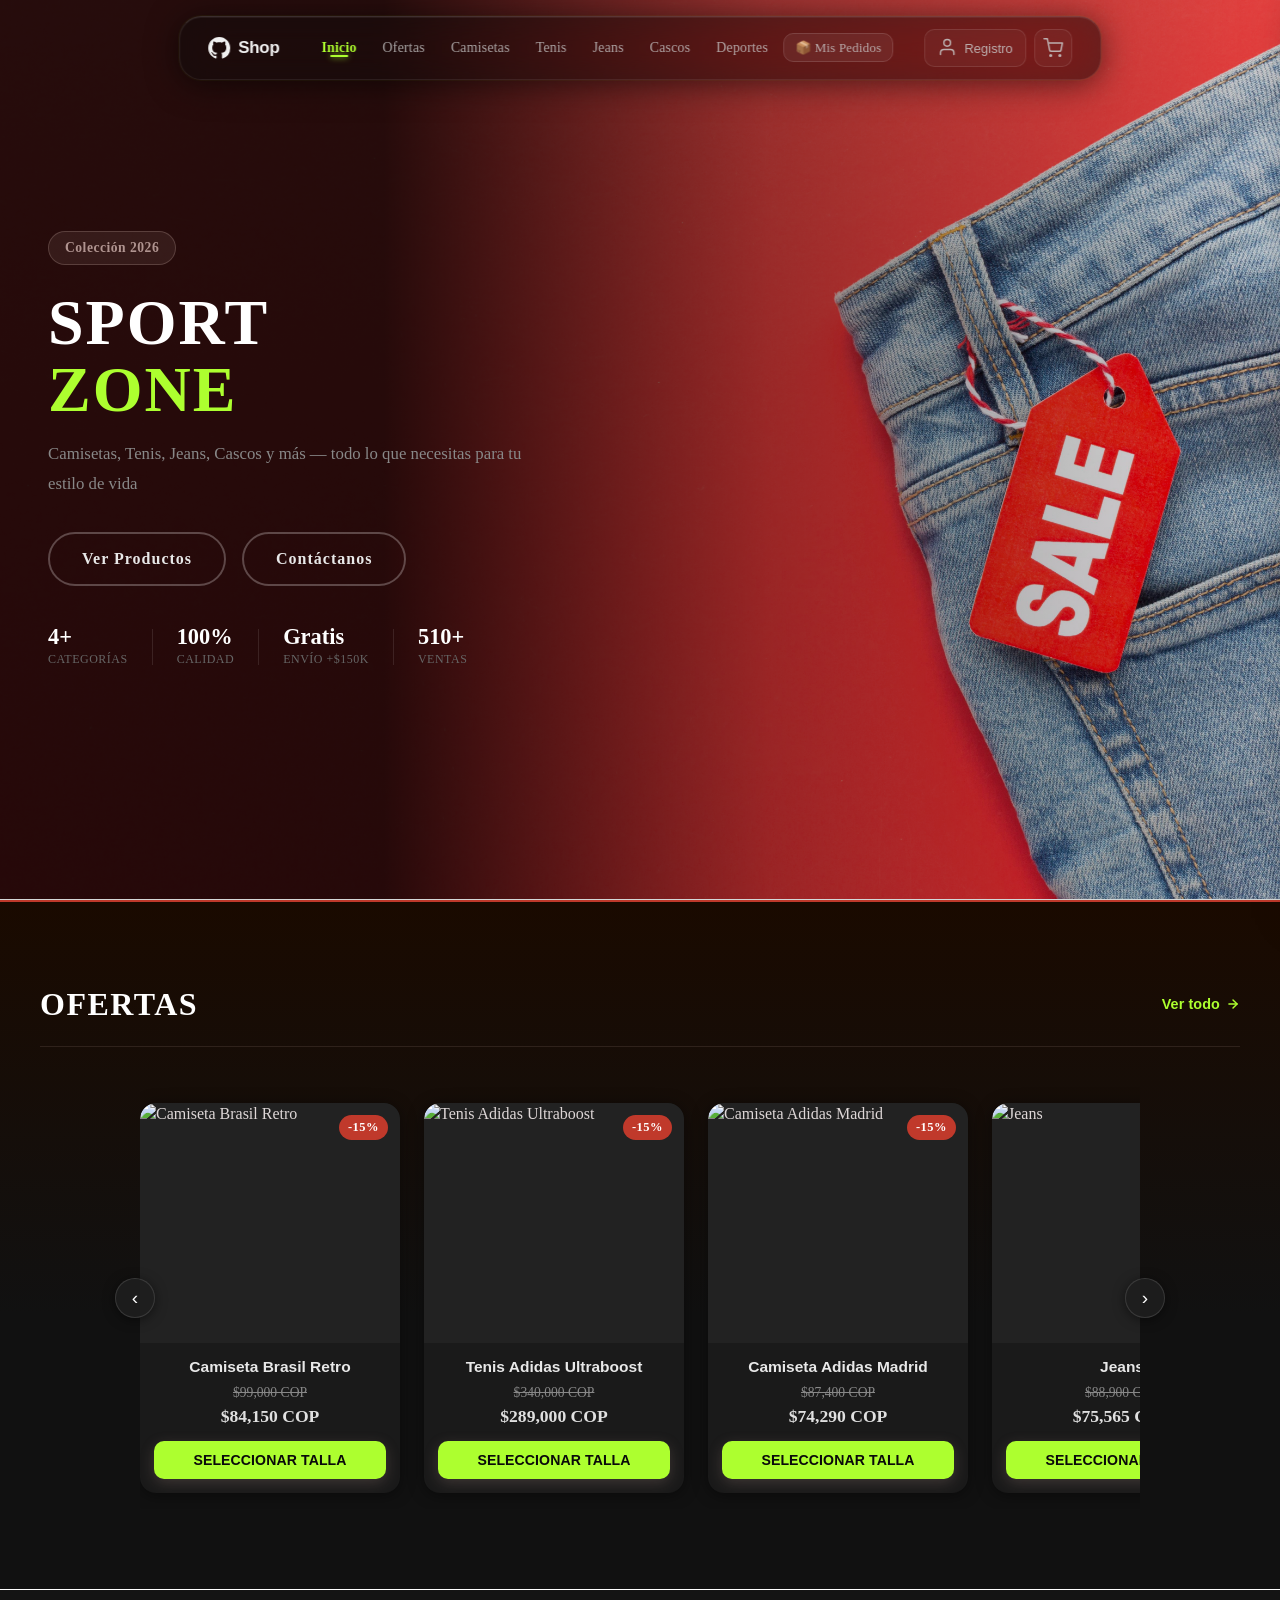
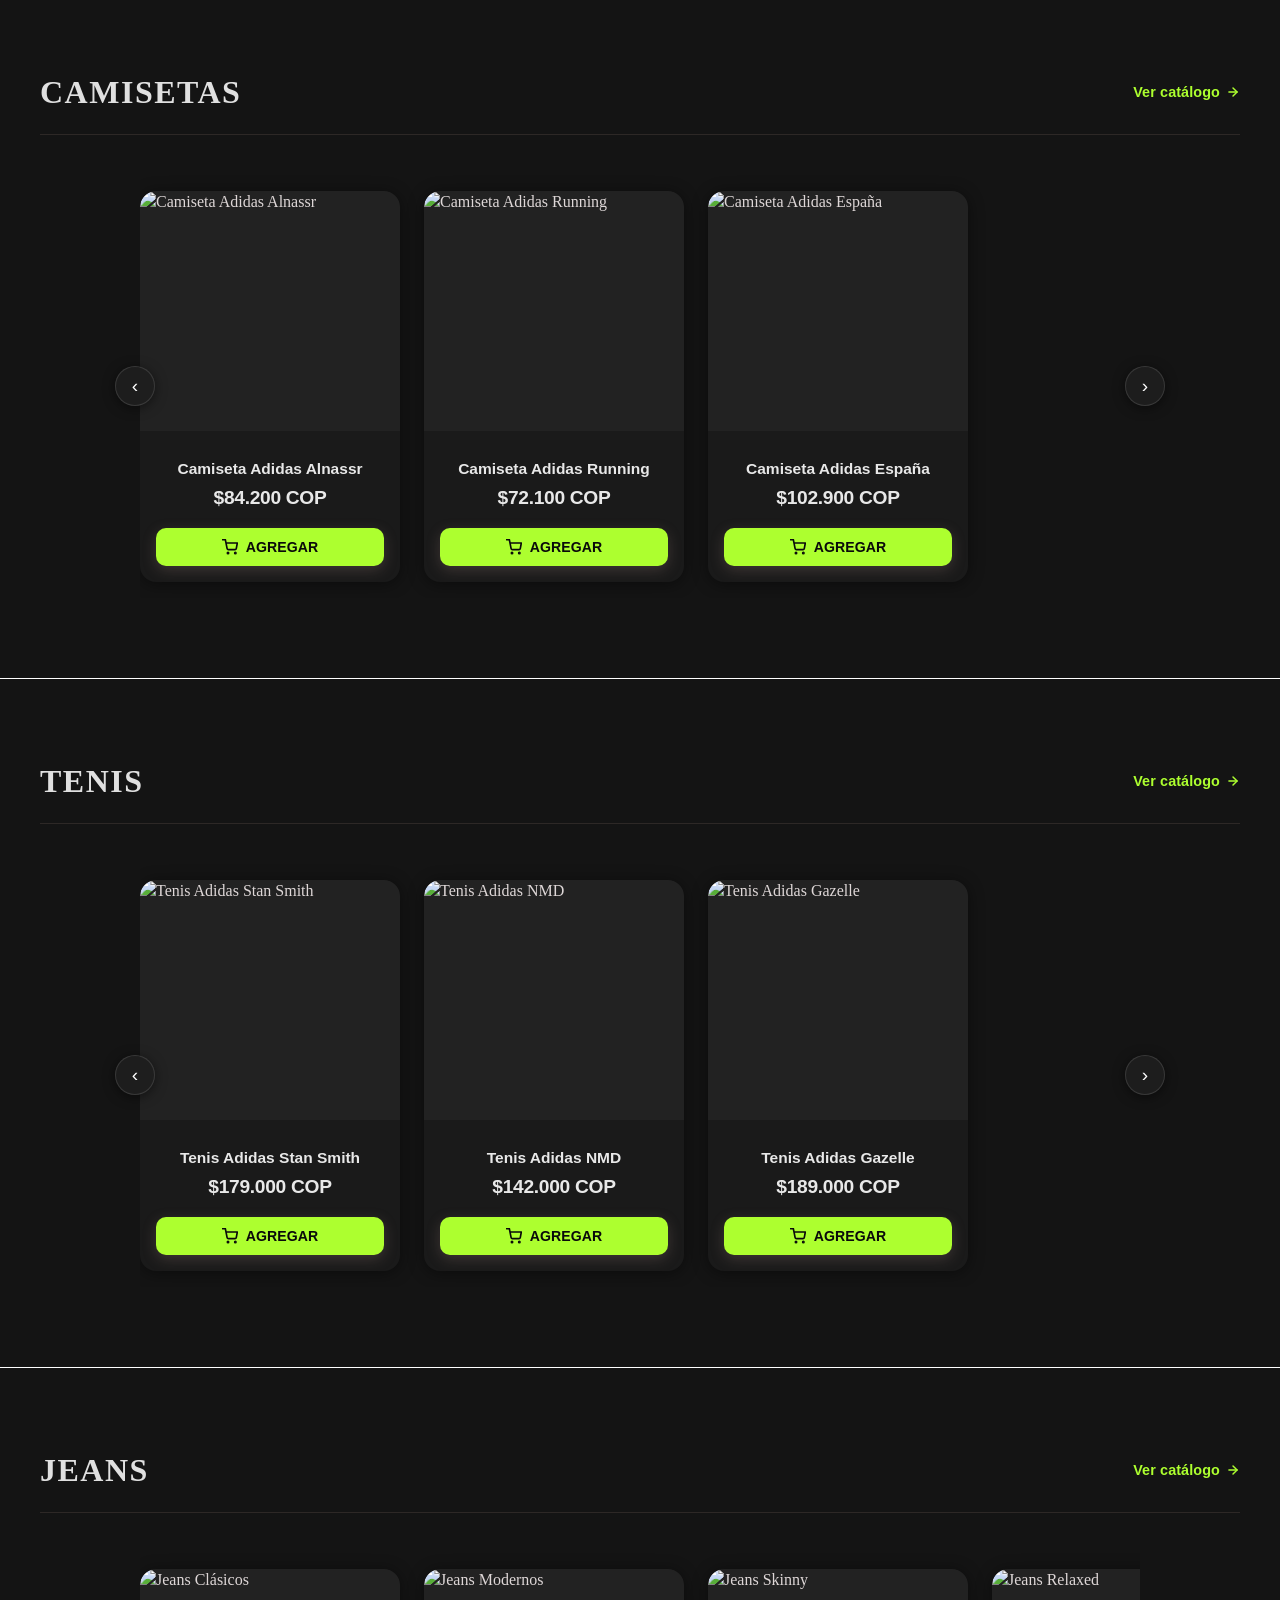
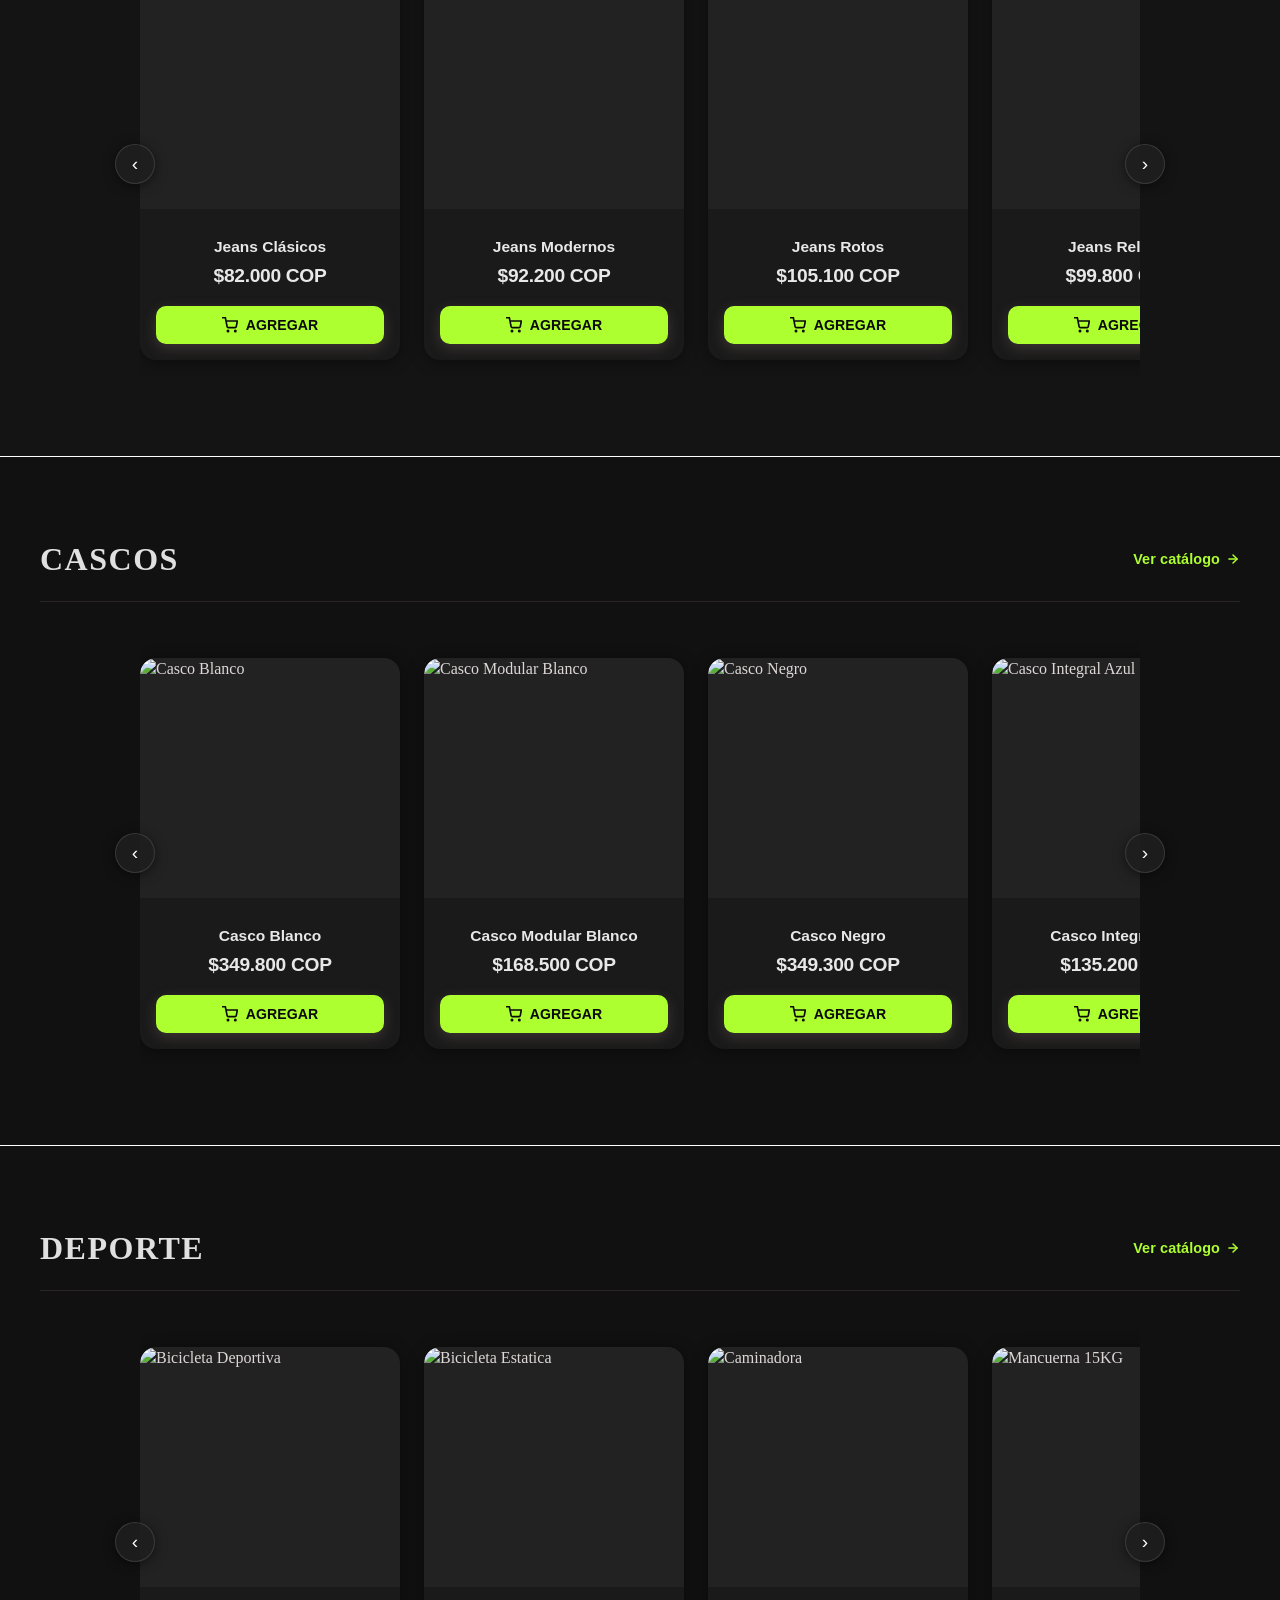
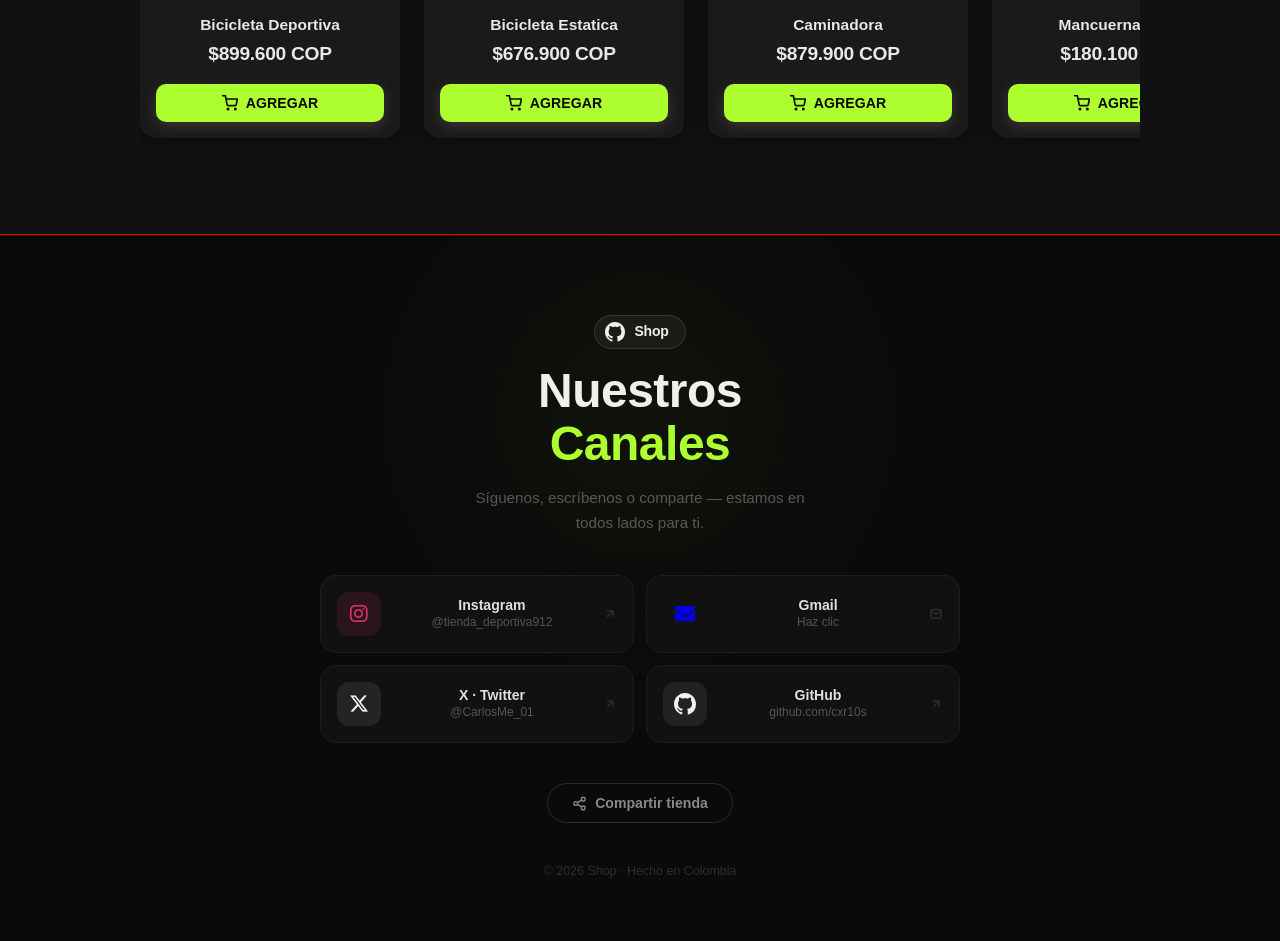
==== commit acb1ca42: "Update product prices in index.html" ====
--- a/index.html
+++ b/index.html
@@ -291,19 +291,19 @@
                 <div class="product-card" data-product='{"id": "camiseta-1", "name": "Camiseta Adidas Alnassr", "price": 62500, "category": "camisetas"}'>
                     <img src="Camiseta Alnassr.png" alt="Camiseta Adidas Alnassr" loading="eager" fetchpriority="high" width="300" height="300">
                     <h3>Camiseta Adidas Alnassr</h3>
-                    <p class="price">$62.500 COP</p>
+                    <p class="price">$84.200 COP</p>
                     <button class="add-to-cart-btn" onclick='openProductModalGuarded({"id": "camiseta-1", "name": "Camiseta Adidas Alnassr", "price": 62500, "salePrice": 62500, "originalPrice": null, "discountPct": 0, "image": null, "sizes": ["S", "M", "L", "XL"], "description": "Camiseta de alta calidad con diseño exclusivo Adidas."})'><svg xmlns="http://www.w3.org/2000/svg" width="16" height="16" viewBox="0 0 24 24" fill="none" stroke="currentColor" stroke-width="2.5" stroke-linecap="round" stroke-linejoin="round"><circle cx="9" cy="21" r="1"/><circle cx="20" cy="21" r="1"/><path d="M1 1h4l2.68 13.39a2 2 0 0 0 2 1.61h9.72a2 2 0 0 0 2-1.61L23 6H6"/></svg> Agregar</button>
                 </div>
                 <div class="product-card" data-product='{"id": "camiseta-3", "name": "Camiseta Adidas Running", "price": 54900, "category": "camisetas"}'>
                     <img loading="eager" src="Camiseta Adidas.png" alt="Camiseta Adidas Running" width="300" height="300">
                     <h3>Camiseta Adidas Running</h3>
-                    <p class="price">$54.900 COP</p>
+                    <p class="price">$72.100 COP</p>
                     <button class="add-to-cart-btn" onclick='openProductModalGuarded({"id": "camiseta-3", "name": "Camiseta Adidas Running", "price": 54900, "salePrice": 54900, "originalPrice": null, "discountPct": 0, "image": null, "sizes": ["S", "M", "L", "XL"], "description": "Camiseta de alta calidad con diseño exclusivo Adidas."})'><svg xmlns="http://www.w3.org/2000/svg" width="16" height="16" viewBox="0 0 24 24" fill="none" stroke="currentColor" stroke-width="2.5" stroke-linecap="round" stroke-linejoin="round"><circle cx="9" cy="21" r="1"/><circle cx="20" cy="21" r="1"/><path d="M1 1h4l2.68 13.39a2 2 0 0 0 2 1.61h9.72a2 2 0 0 0 2-1.61L23 6H6"/></svg> Agregar</button>
                 </div>
                 <div class="product-card" data-product='{"id": "camiseta-4", "name": "Camiseta Adidas España", "price": 75900, "category": "camisetas"}'>
                     <img loading="eager" src="CamisetaEspaña.png" alt="Camiseta Adidas España" width="300" height="300">
                     <h3>Camiseta Adidas España</h3>
-                    <p class="price">$75.900 COP</p>
+                    <p class="price">$102.900 COP</p>
                     <button class="add-to-cart-btn" onclick='openProductModalGuarded({"id": "camiseta-4", "name": "Camiseta Adidas España", "price": 75900, "salePrice": 75900, "originalPrice": null, "discountPct": 0, "image": null, "sizes": ["S", "M", "L", "XL"], "description": "Camiseta de alta calidad con diseño exclusivo Adidas."})'><svg xmlns="http://www.w3.org/2000/svg" width="16" height="16" viewBox="0 0 24 24" fill="none" stroke="currentColor" stroke-width="2.5" stroke-linecap="round" stroke-linejoin="round"><circle cx="9" cy="21" r="1"/><circle cx="20" cy="21" r="1"/><path d="M1 1h4l2.68 13.39a2 2 0 0 0 2 1.61h9.72a2 2 0 0 0 2-1.61L23 6H6"/></svg> Agregar</button>
                 </div>
             </div>
@@ -361,25 +361,25 @@
                 <div class="product-card" data-product='{"id": "jeans-1", "name": "Jeans Clásicos", "price": 67600, "category": "jeans"}'>
                     <img loading="lazy" src="Jeans modernos.png" alt="Jeans Clásicos" width="300" height="300">
                     <h3>Jeans Clásicos</h3>
-                    <p class="price">$67.600 COP</p>
+                    <p class="price">$82.000 COP</p>
                     <button class="add-to-cart-btn" onclick='openProductModalGuarded({"id": "jeans-1", "name": "Jeans Clásicos", "price": 67600, "salePrice": 67600, "originalPrice": null, "discountPct": 0, "image": null, "sizes": ["28", "30", "32", "34"], "description": "Jeans premium con acabado moderno y corte perfecto."})'><svg xmlns="http://www.w3.org/2000/svg" width="16" height="16" viewBox="0 0 24 24" fill="none" stroke="currentColor" stroke-width="2.5" stroke-linecap="round" stroke-linejoin="round"><circle cx="9" cy="21" r="1"/><circle cx="20" cy="21" r="1"/><path d="M1 1h4l2.68 13.39a2 2 0 0 0 2 1.61h9.72a2 2 0 0 0 2-1.61L23 6H6"/></svg> Agregar</button>
                 </div>
                 <div class="product-card" data-product='{"id": "jeans-2", "name": "Jeans Modernos", "price": 64900, "category": "jeans"}'>
                     <img loading="lazy" src="jeans modernos3.png" alt="Jeans Modernos" width="300" height="300">
                     <h3>Jeans Modernos</h3>
-                    <p class="price">$64.900 COP</p>
+                    <p class="price">$92.200 COP</p>
                     <button class="add-to-cart-btn" onclick='openProductModalGuarded({"id": "jeans-2", "name": "Jeans Modernos", "price": 64900, "salePrice": 64900, "originalPrice": null, "discountPct": 0, "image": null, "sizes": ["28", "30", "32", "34"], "description": "Jeans premium con acabado moderno y corte perfecto."})'><svg xmlns="http://www.w3.org/2000/svg" width="16" height="16" viewBox="0 0 24 24" fill="none" stroke="currentColor" stroke-width="2.5" stroke-linecap="round" stroke-linejoin="round"><circle cx="9" cy="21" r="1"/><circle cx="20" cy="21" r="1"/><path d="M1 1h4l2.68 13.39a2 2 0 0 0 2 1.61h9.72a2 2 0 0 0 2-1.61L23 6H6"/></svg> Agregar</button>
                 </div>
                 <div class="product-card" data-product='{"id": "jeans-3", "name": "Jeans Rotos", "price": 72000, "category": "jeans"}'>
                     <img loading="lazy" src="jeans rotos.png" alt="Jeans Skinny" width="300" height="300">
                     <h3>Jeans Rotos</h3>
-                    <p class="price">$72.000 COP</p>
+                    <p class="price">$105.100 COP</p>
                     <button class="add-to-cart-btn" onclick='openProductModalGuarded({"id": "jeans-3", "name": "Jeans Rotos", "price": 72000, "salePrice": 72000, "originalPrice": null, "discountPct": 0, "image": null, "sizes": ["28", "30", "32", "34"], "description": "Jeans premium con acabado moderno y corte perfecto."})'><svg xmlns="http://www.w3.org/2000/svg" width="16" height="16" viewBox="0 0 24 24" fill="none" stroke="currentColor" stroke-width="2.5" stroke-linecap="round" stroke-linejoin="round"><circle cx="9" cy="21" r="1"/><circle cx="20" cy="21" r="1"/><path d="M1 1h4l2.68 13.39a2 2 0 0 0 2 1.61h9.72a2 2 0 0 0 2-1.61L23 6H6"/></svg> Agregar</button>
                 </div>
                 <div class="product-card" data-product='{"id": "jeans-4", "name": "Jeans Relaxed", "price": 88900, "category": "jeans"}'>
                     <img loading="lazy" src="jeans relaxed.png" alt="Jeans Relaxed" width="300" height="300">
                     <h3>Jeans Relaxed</h3>
-                    <p class="price">$88.900 COP</p>
+                    <p class="price">$99.800 COP</p>
                     <button class="add-to-cart-btn" onclick='openProductModalGuarded({"id": "jeans-4", "name": "Jeans Relaxed", "price": 88900, "salePrice": 88900, "originalPrice": null, "discountPct": 0, "image": null, "sizes": ["28", "30", "32", "34"], "description": "Jeans premium con acabado moderno y corte perfecto."})'><svg xmlns="http://www.w3.org/2000/svg" width="16" height="16" viewBox="0 0 24 24" fill="none" stroke="currentColor" stroke-width="2.5" stroke-linecap="round" stroke-linejoin="round"><circle cx="9" cy="21" r="1"/><circle cx="20" cy="21" r="1"/><path d="M1 1h4l2.68 13.39a2 2 0 0 0 2 1.61h9.72a2 2 0 0 0 2-1.61L23 6H6"/></svg> Agregar</button>
                 </div>
             </div>
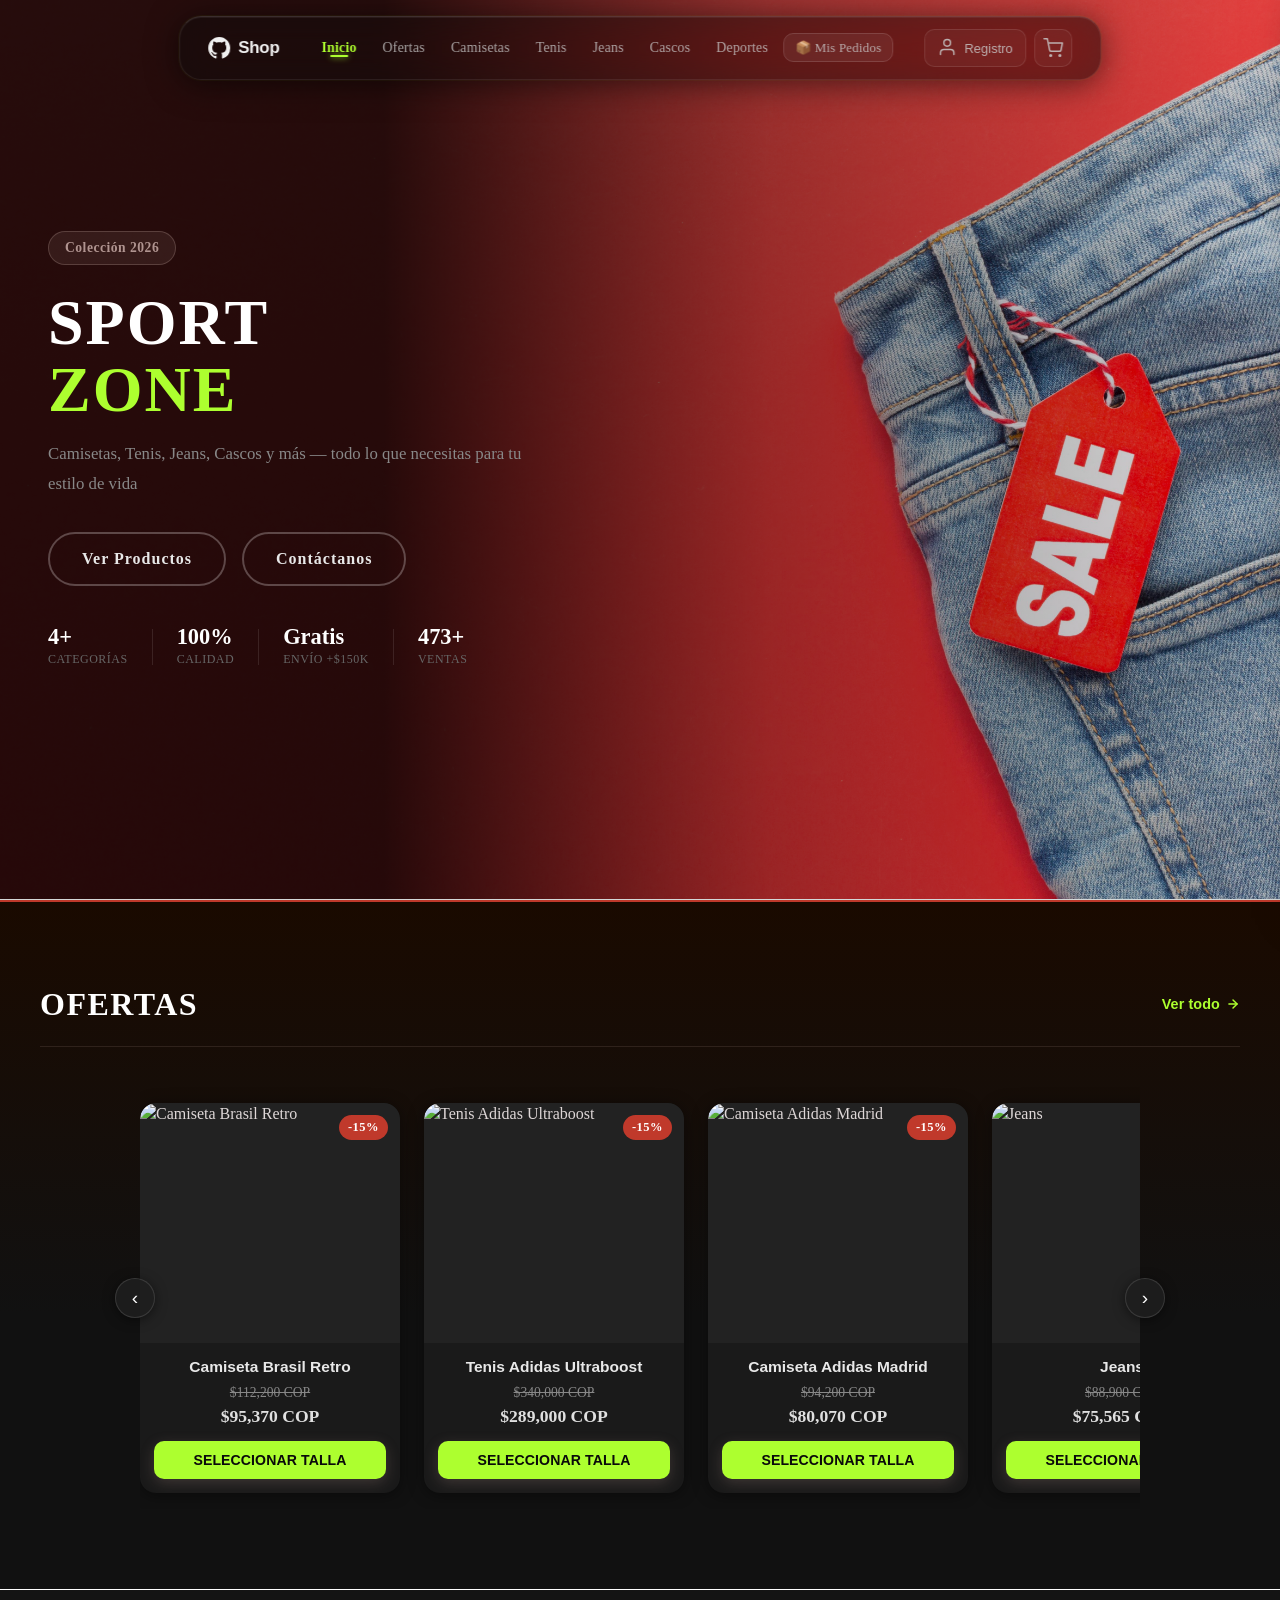
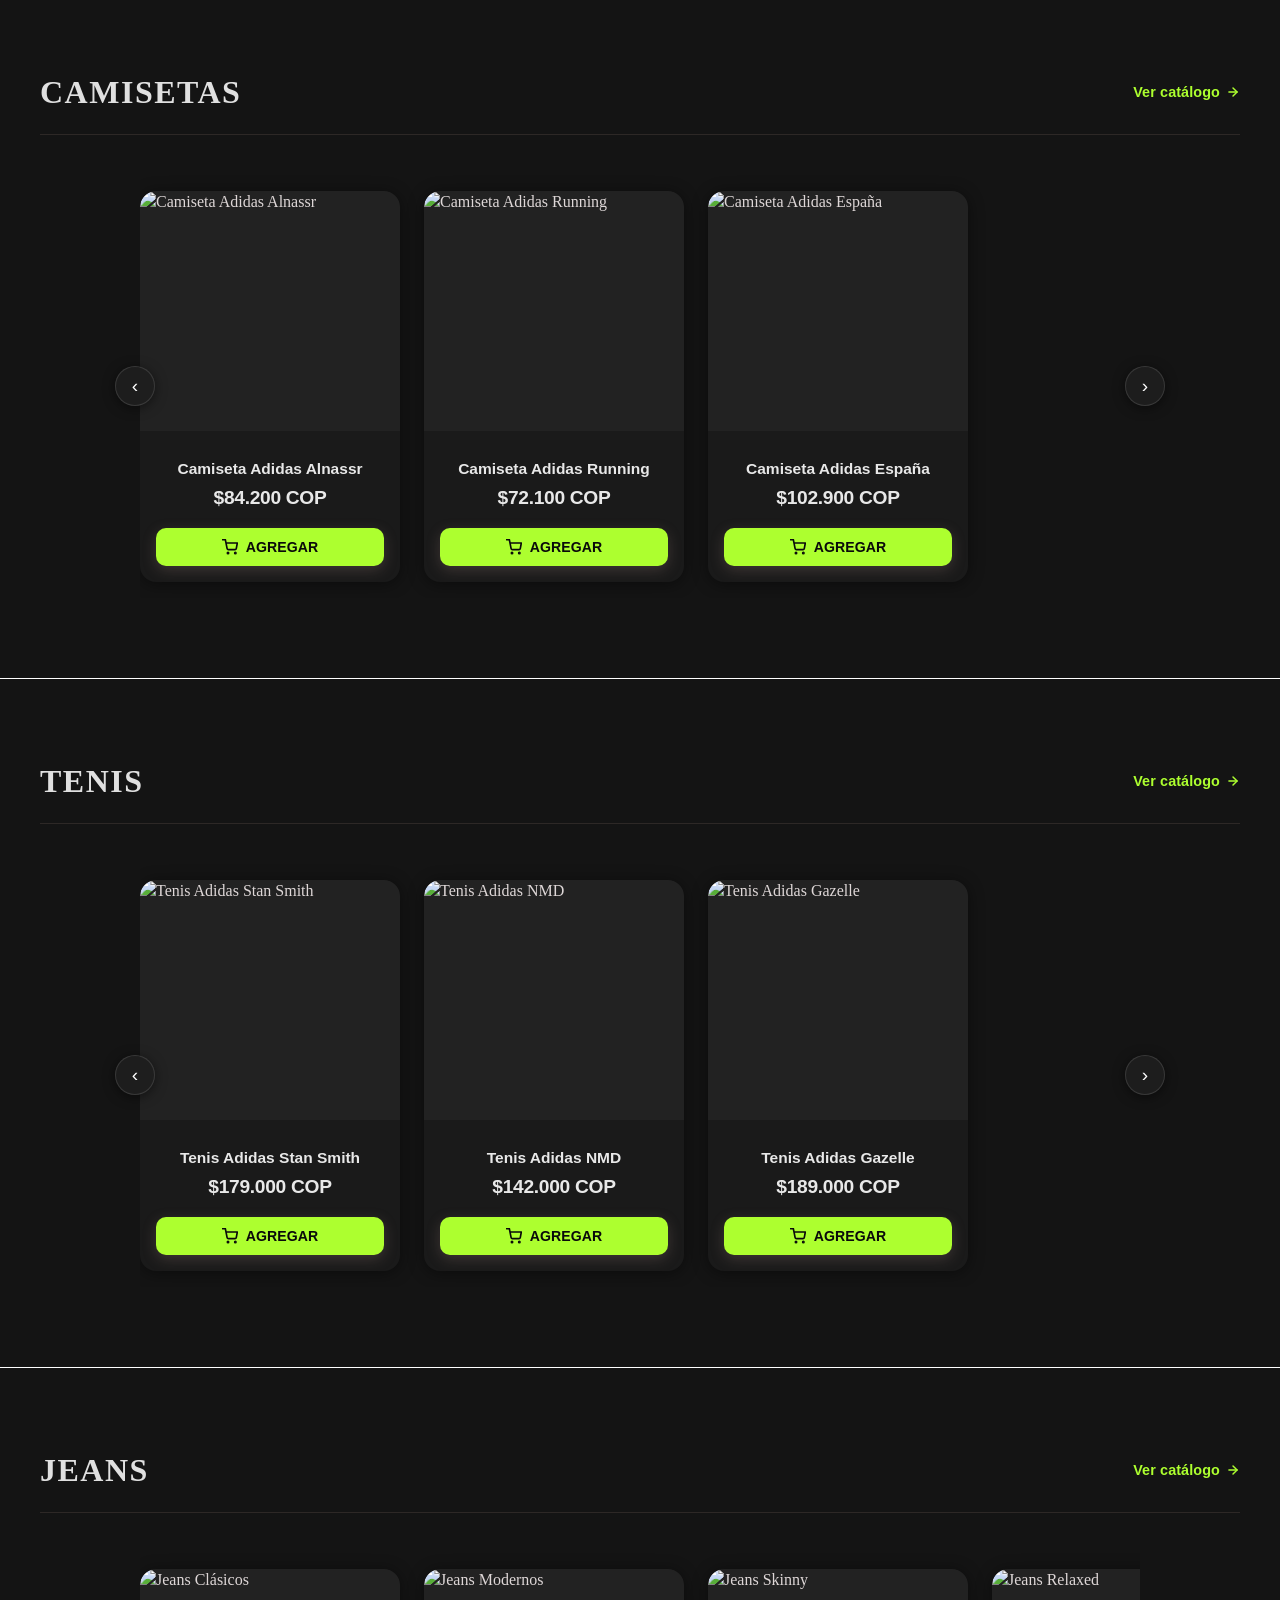
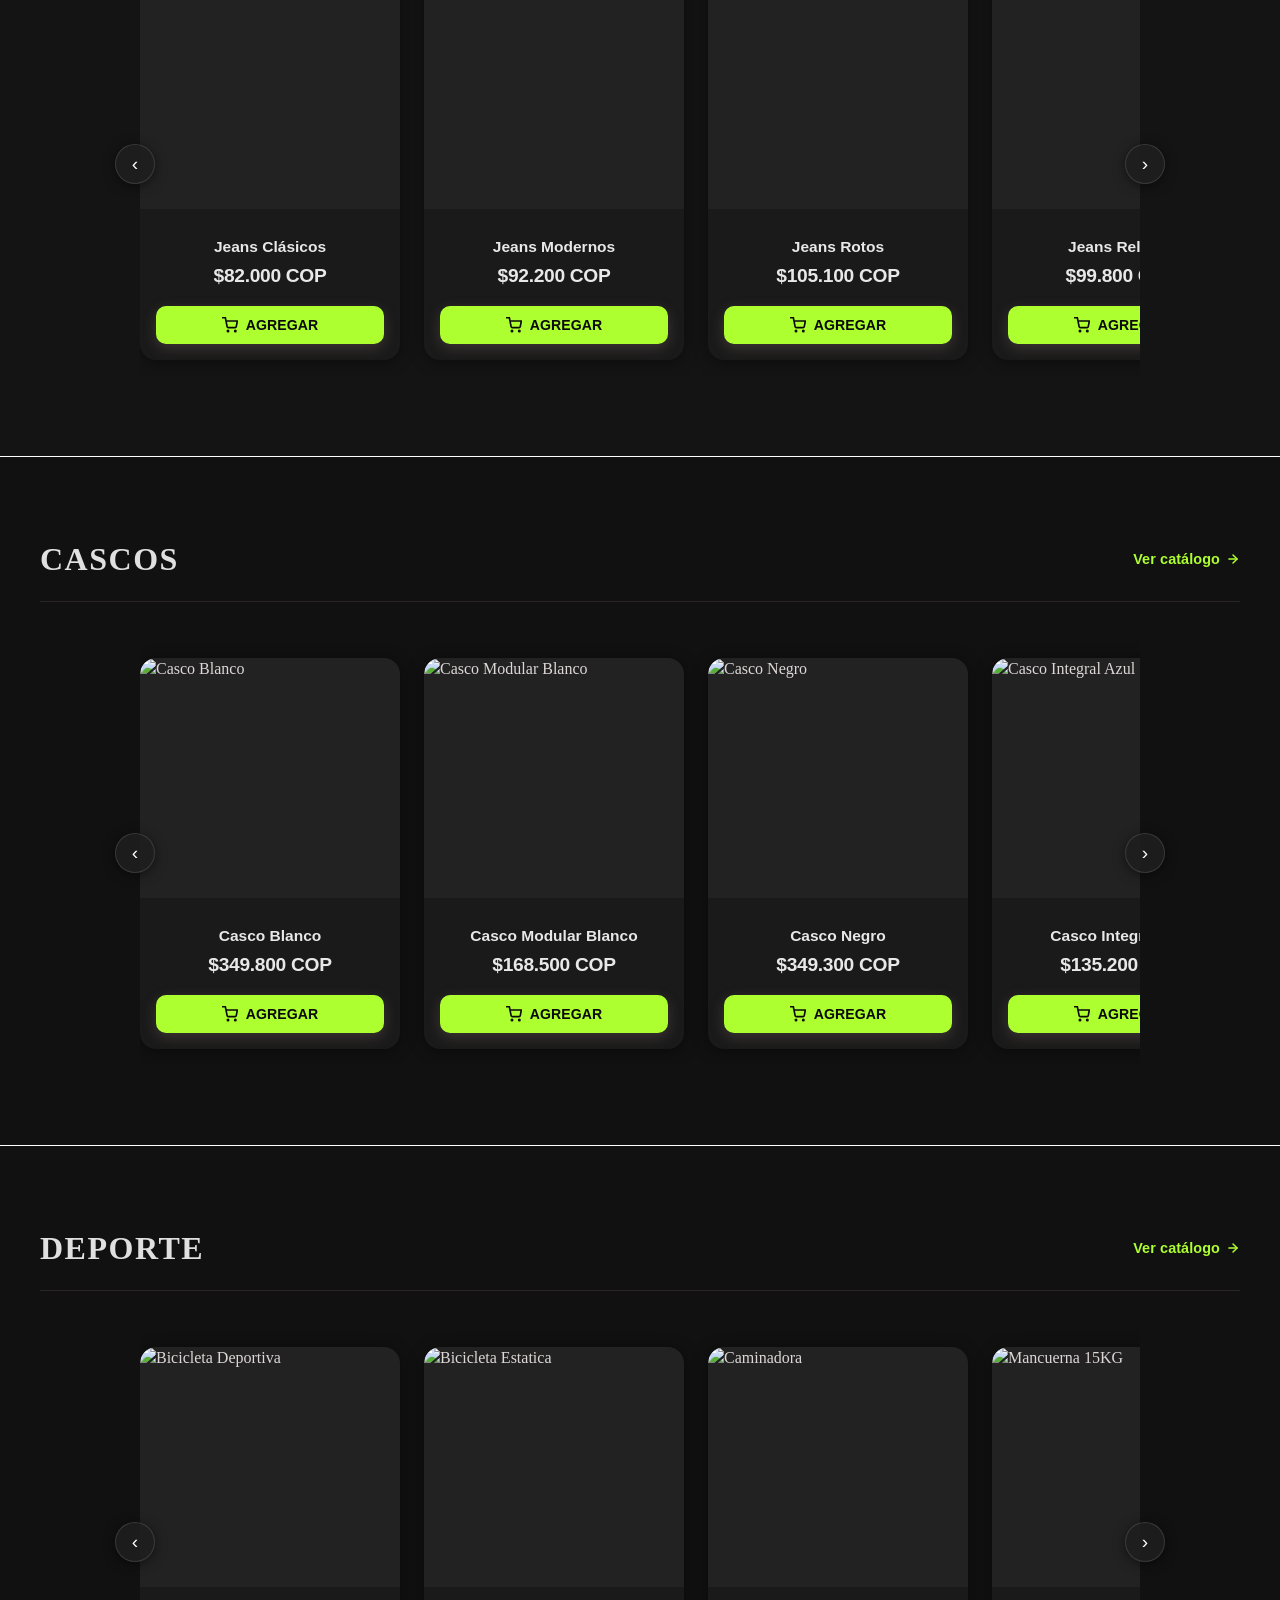
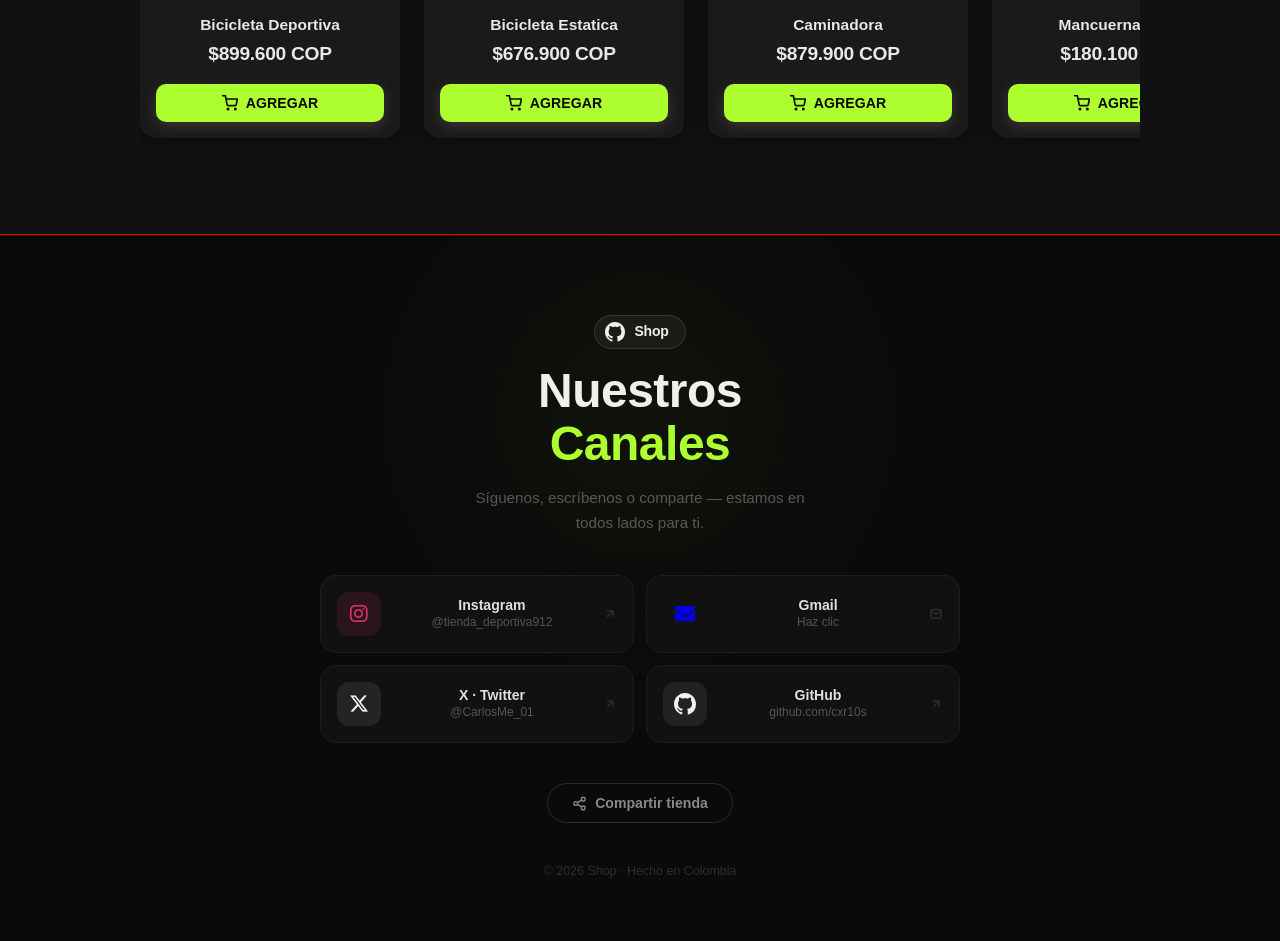
==== commit cc1bd8f7: "Refactor session management to fixed duration Updated session management to enforce a fixed 30-minut" ====
--- a/index.html
+++ b/index.html
@@ -1143,86 +1143,73 @@
 })();
 </script>
 <script>
-// ── CIERRE DE SESIÓN POR INACTIVIDAD (10 min) ─────────────────────
+// ── SESIÓN DE 30 MINUTOS (fija desde el login) ────────────────────
+// Reemplaza los mecanismos anteriores de "inactividad" (10 min) y de
+// "ausencia" (5 min, para móvil). Ahora la sesión dura exactamente 30
+// minutos desde que el usuario inició sesión — NO se reinicia con
+// actividad (clics, scroll, etc.), es un límite fijo. Si el usuario
+// cierra sesión manualmente antes de tiempo, el contador se limpia y
+// ya no hace falta cerrarla de nuevo automáticamente.
 (function() {
-    const LIMITE_INACTIVIDAD_MS = 10 * 60 * 1000;
-    let inactividadTimer = null;
+    const DURACION_SESION_MS = 30 * 60 * 1000;
+    const STORAGE_KEY = 'shop_session_expiry';
+    let logoutTimer = null;
     let sesionActivaPrev = false;
 
-    function resetInactividad() {
-        clearTimeout(inactividadTimer);
-        if (!window._currentUser) return; // solo aplica si hay sesión iniciada
-        inactividadTimer = setTimeout(() => {
-            if (window._currentUser && window._firebaseSignOut) {
-                window._firebaseSignOut();
-                mostrarAvisoSesion('Sesión cerrada por inactividad');
-            }
-        }, LIMITE_INACTIVIDAD_MS);
-    }
-
-    ['mousemove', 'keydown', 'click', 'scroll', 'touchstart'].forEach(ev =>
-        document.addEventListener(ev, resetInactividad)
-    );
-
-    // Chequeo liviano cada 2s SOLO para detectar el momento en que inicia sesión
-    // (arranca el timer una vez) o la cierra (limpia el timer). No reinicia el
-    // contador en cada tick — eso anularía la detección de inactividad real.
+    function programarCierre(msRestantes) {
+        clearTimeout(logoutTimer);
+        logoutTimer = setTimeout(cerrarPorExpiracion, msRestantes);
+    }
+
+    function cerrarPorExpiracion() {
+        try { localStorage.removeItem(STORAGE_KEY); } catch (e) {}
+        if (window._currentUser && window._firebaseSignOut) {
+            window._firebaseSignOut();
+            mostrarAvisoSesion('Tu sesión expiró (30 min). Vuelve a iniciar sesión.');
+        }
+    }
+
+    // Calcula/retoma la hora de expiración y programa (o dispara ya) el cierre.
+    // Se llama al iniciar sesión Y cada vez que se vuelve a la pestaña/app,
+    // porque en móvil el setTimeout puede no sobrevivir a cerrar la app —
+    // así, aunque no se haya disparado, al volver igual se detecta que ya venció.
+    function revisarSesion() {
+        if (!window._currentUser) {
+            try { localStorage.removeItem(STORAGE_KEY); } catch (e) {}
+            clearTimeout(logoutTimer);
+            return;
+        }
+        let expiry = 0;
+        try { expiry = parseInt(localStorage.getItem(STORAGE_KEY) || '0', 10); } catch (e) {}
+        const ahora = Date.now();
+
+        if (!expiry) {
+            // Sesión recién iniciada: fija la hora de expiración una sola vez
+            expiry = ahora + DURACION_SESION_MS;
+            try { localStorage.setItem(STORAGE_KEY, String(expiry)); } catch (e) {}
+        } else if (expiry <= ahora) {
+            // Ya venció mientras la app estaba cerrada/en segundo plano
+            cerrarPorExpiracion();
+            return;
+        }
+        programarCierre(expiry - ahora);
+    }
+
+    document.addEventListener('visibilitychange', () => {
+        if (!document.hidden) revisarSesion();
+    });
+    window.addEventListener('pageshow', revisarSesion);
+
+    // Detecta el momento de login/logout para arrancar o limpiar el conteo
     setInterval(() => {
         const sesionActiva = !!window._currentUser;
-        if (sesionActiva && !sesionActivaPrev) resetInactividad();
-        if (!sesionActiva && sesionActivaPrev) clearTimeout(inactividadTimer);
+        if (sesionActiva && !sesionActivaPrev) revisarSesion();
+        if (!sesionActiva && sesionActivaPrev) {
+            clearTimeout(logoutTimer);
+            try { localStorage.removeItem(STORAGE_KEY); } catch (e) {}
+        }
         sesionActivaPrev = sesionActiva;
     }, 2000);
-})();
-
-// ── CIERRE DE SESIÓN POR AUSENCIA (5 min) — para móvil ────────────
-// El script de arriba depende de que la página siga ejecutándose (setTimeout).
-// En móvil, al cerrar el navegador o cambiar de app, el sistema operativo
-// mata esa ejecución, así que el timer nunca llega a dispararse y la sesión
-// queda abierta indefinidamente. Esto guarda la hora en localStorage (que
-// SÍ sobrevive a cerrar todo) y, al volver a abrir la página, revisa cuánto
-// tiempo estuvo fuera — si son más de 5 min, cierra sesión de inmediato.
-(function() {
-    const LIMITE_AUSENCIA_MS = 5 * 60 * 1000;
-    const STORAGE_KEY = 'shop_last_active_ts';
-
-    function marcarUltimaActividad() {
-        try { localStorage.setItem(STORAGE_KEY, String(Date.now())); } catch (e) {}
-    }
-
-    function revisarAusencia() {
-        if (!window._currentUser) { marcarUltimaActividad(); return; }
-        let ultima = 0;
-        try { ultima = parseInt(localStorage.getItem(STORAGE_KEY) || '0', 10); } catch (e) {}
-        if (ultima && (Date.now() - ultima) > LIMITE_AUSENCIA_MS) {
-            if (window._firebaseSignOut) {
-                window._firebaseSignOut();
-                mostrarAvisoSesion('Sesión cerrada: estuviste fuera más de 5 minutos');
-            }
-        }
-        marcarUltimaActividad();
-    }
-
-    // Guarda la hora cada vez que la app pasa a segundo plano o se oculta
-    // (cambiar de app, bloquear pantalla, cerrar pestaña) — el evento más
-    // confiable en móvil, mucho más que 'beforeunload'.
-    document.addEventListener('visibilitychange', () => {
-        if (document.hidden) marcarUltimaActividad();
-        else revisarAusencia();
-    });
-
-    // Al volver desde el caché de retroceso/adelanto del navegador (común en iOS)
-    window.addEventListener('pageshow', revisarAusencia);
-
-    // Chequeo al cargar por primera vez (ej. reabrir el navegador tras un día)
-    // con un pequeño margen para que Firebase Auth resuelva el usuario actual.
-    setTimeout(revisarAusencia, 1200);
-
-    // Refrescar la marca de tiempo con actividad normal, para que el conteo
-    // de 5 min de ausencia empiece desde la última interacción real.
-    ['mousemove', 'keydown', 'click', 'scroll', 'touchstart'].forEach(ev =>
-        document.addEventListener(ev, marcarUltimaActividad)
-    );
 })();
 </script>
 </body>
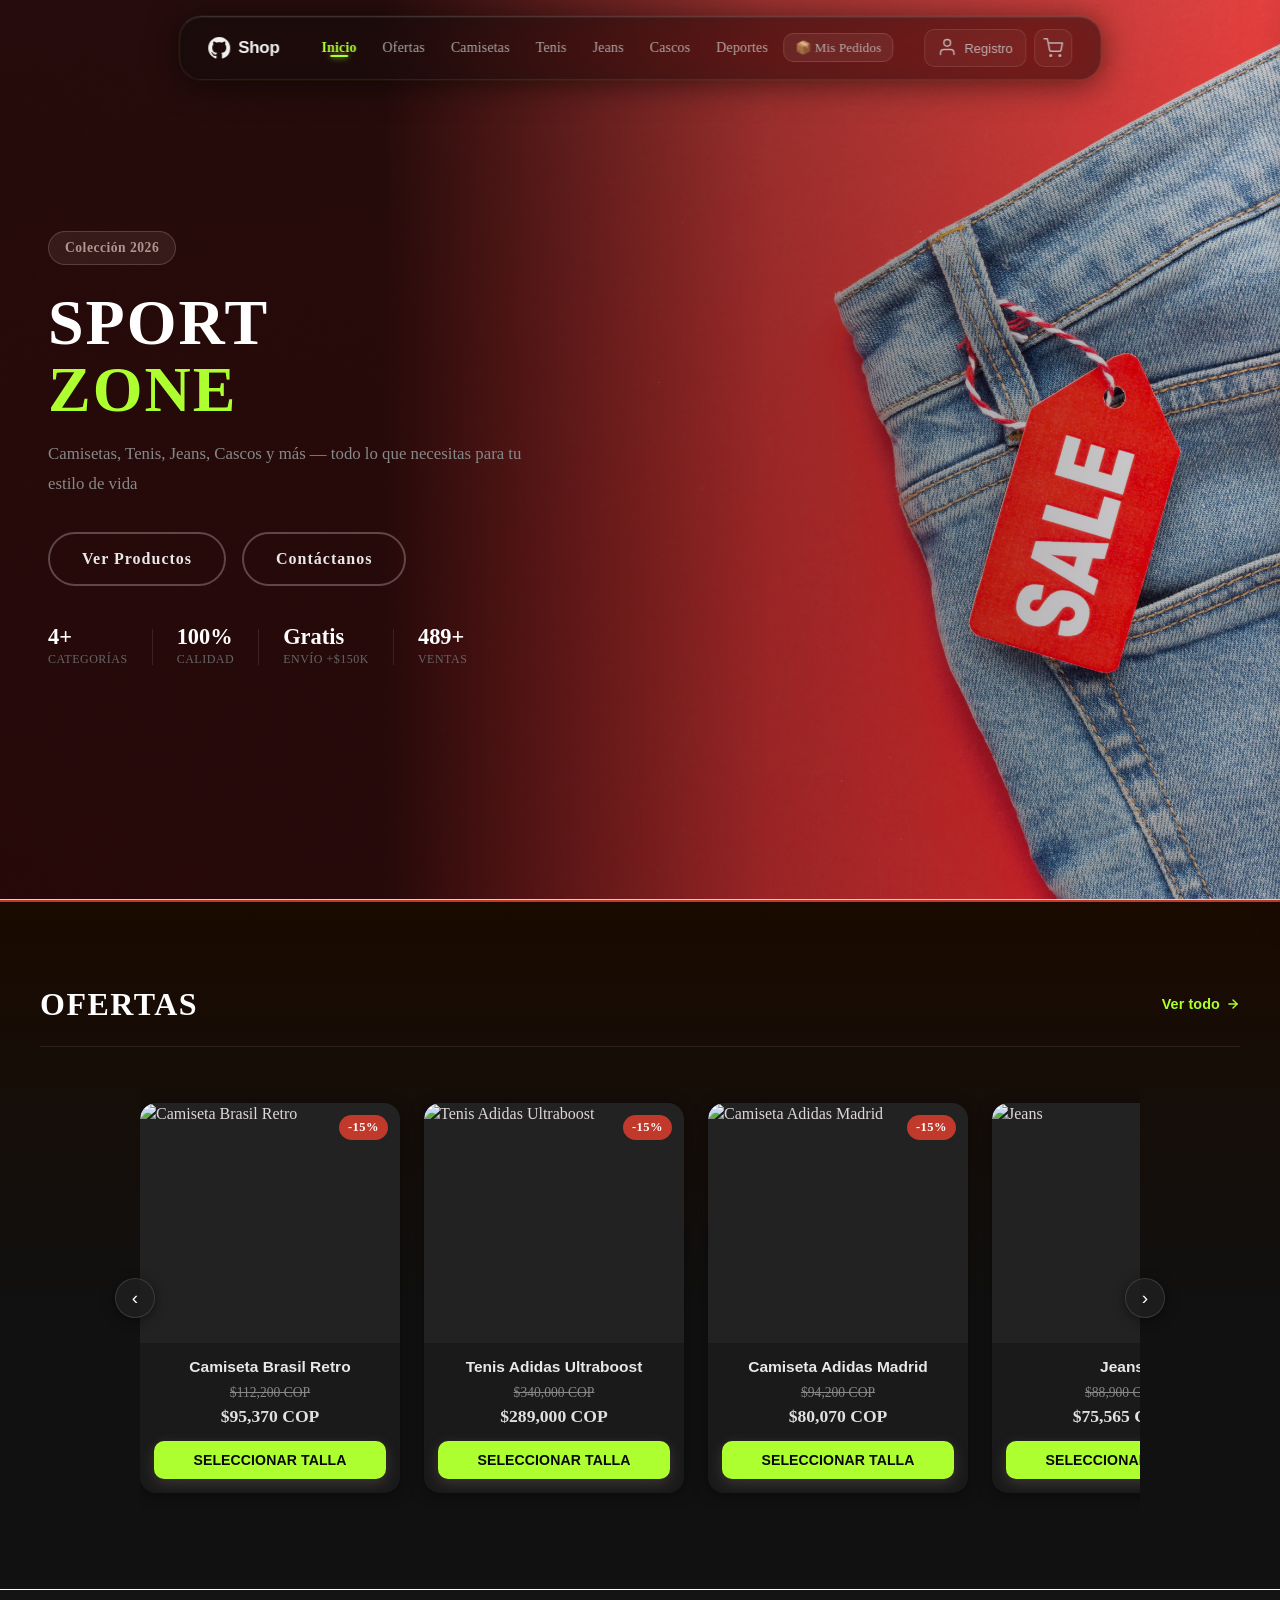
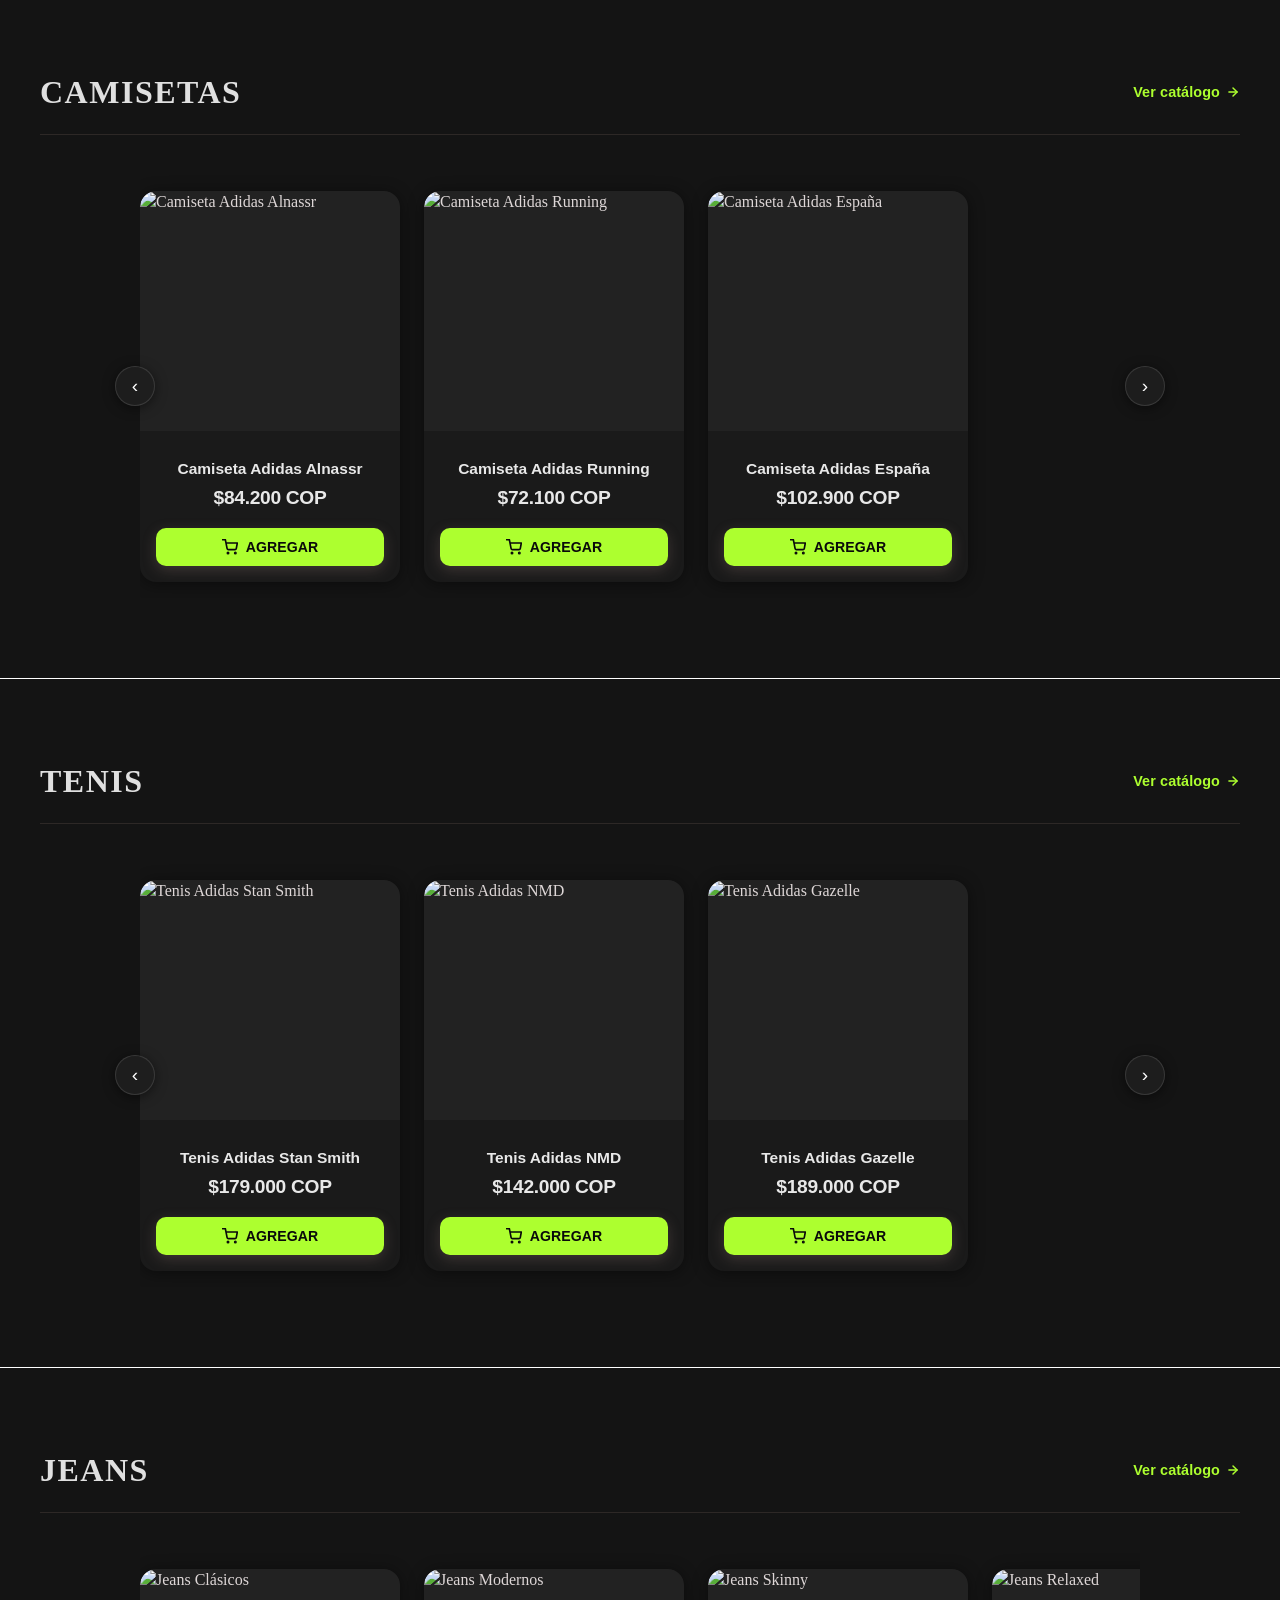
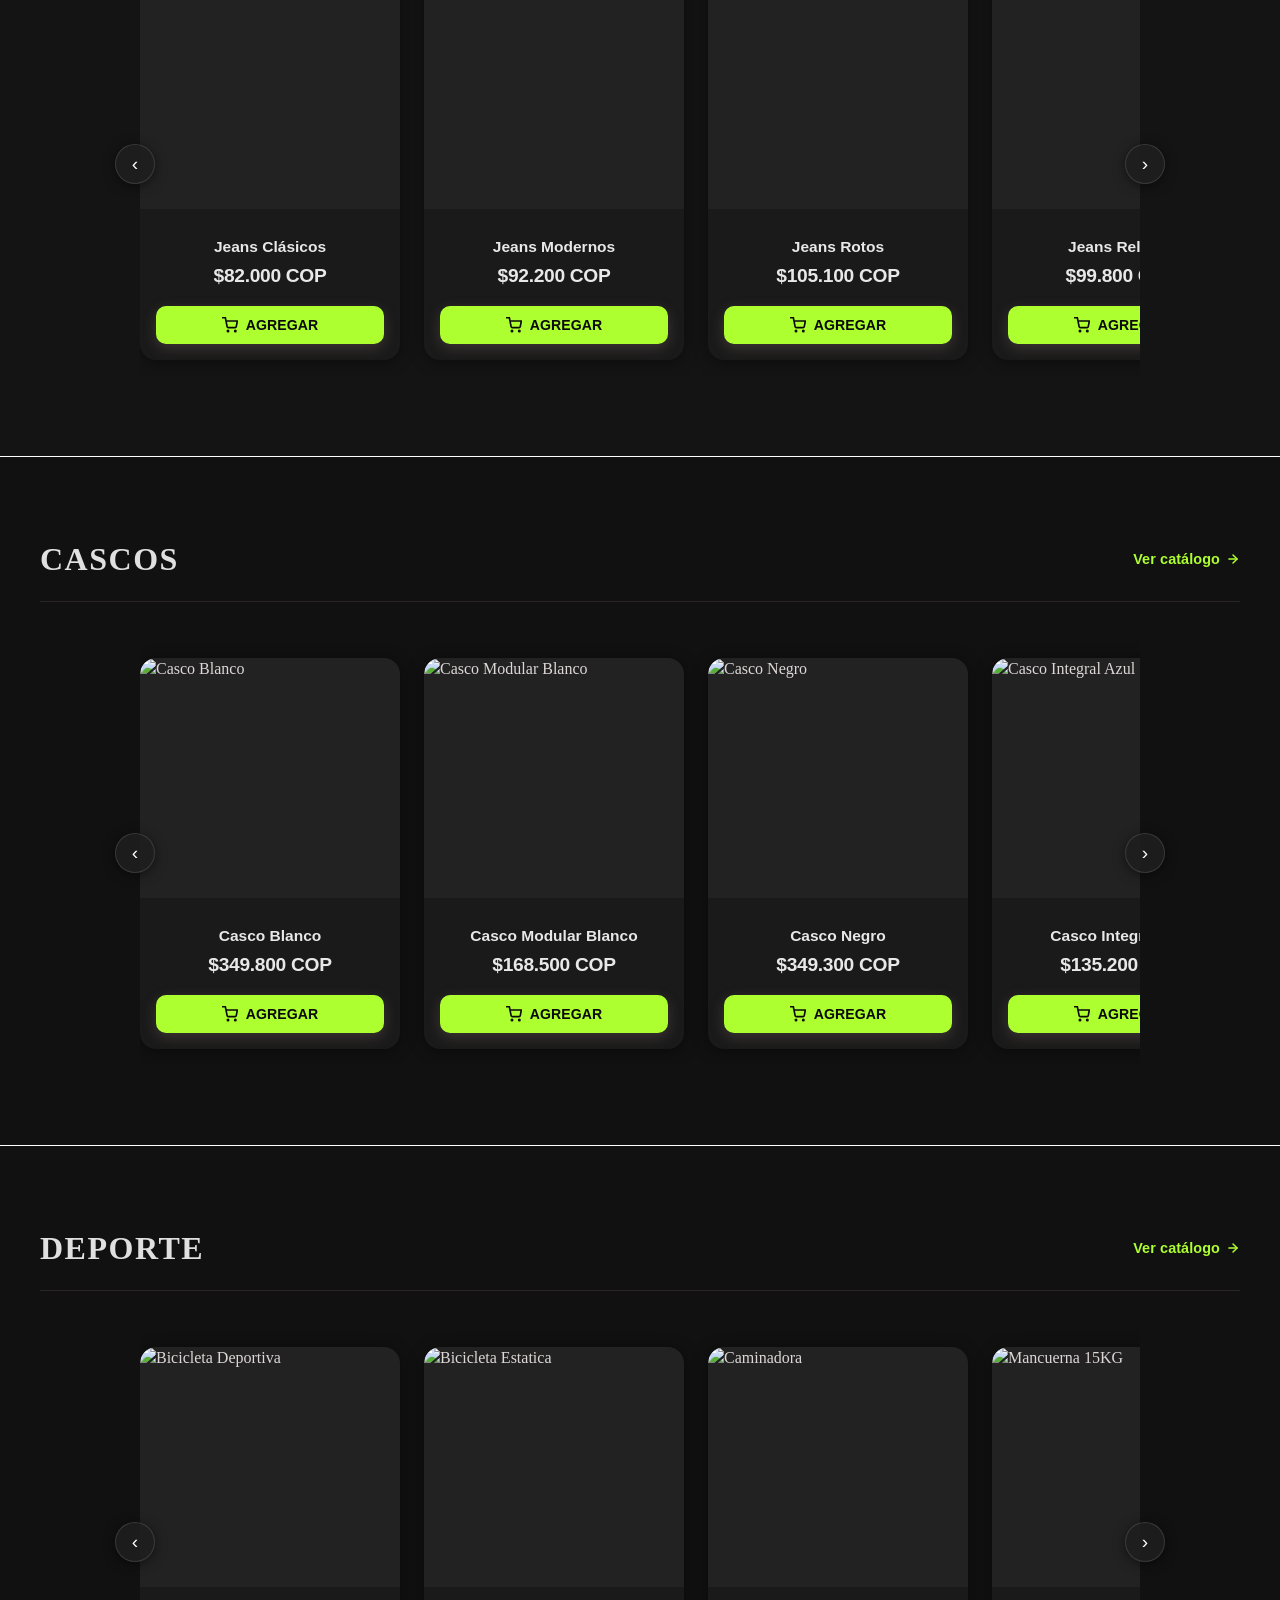
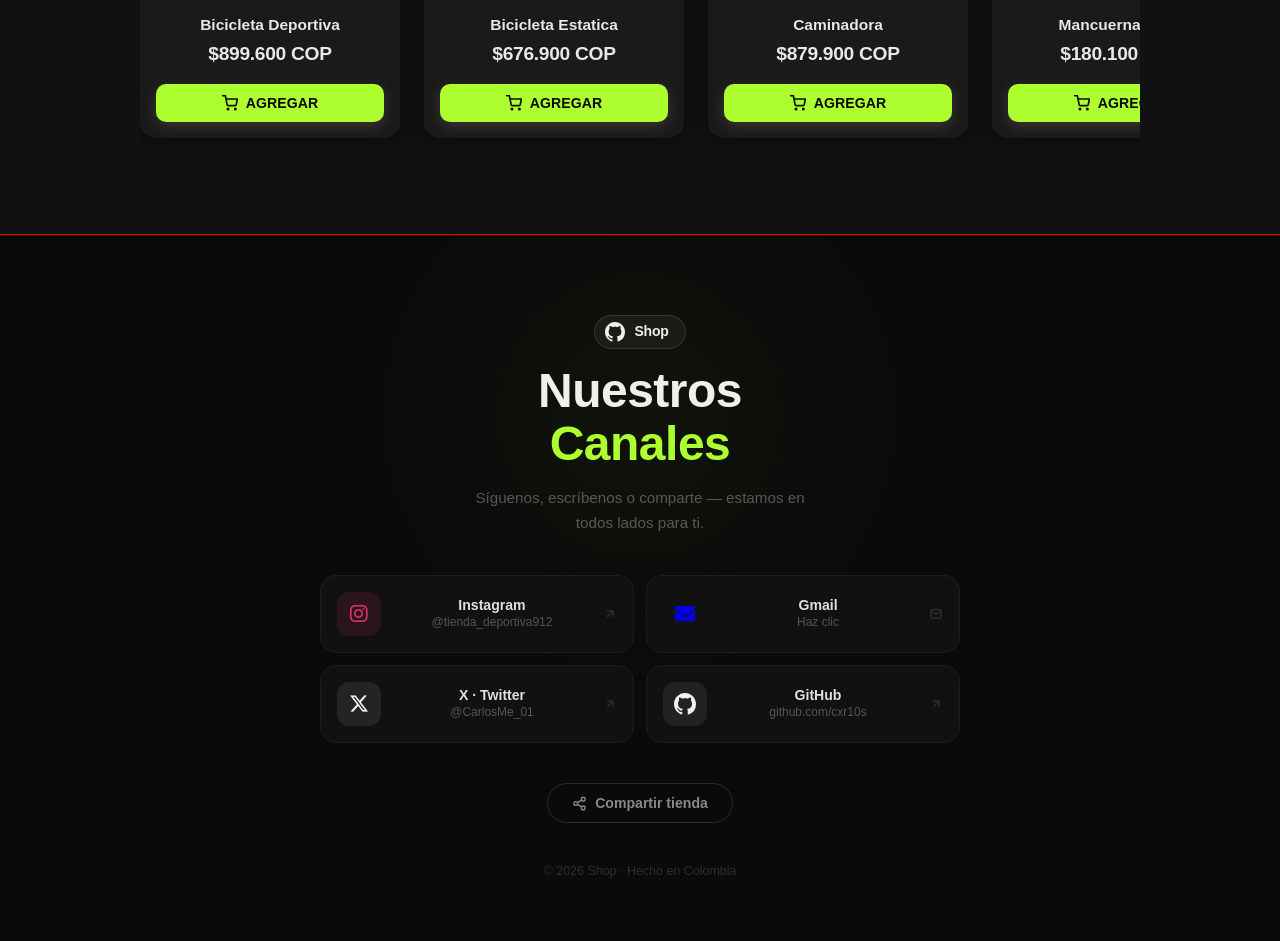
==== commit c4e47a34: "Update index.html" ====
--- a/index.html
+++ b/index.html
@@ -26,6 +26,37 @@
     <meta name="twitter:image" content="https://cxr10s.github.io/shop/favicon3.png">
     <link rel="canonical" href="https://cxr10s.github.io/shop/">
     <link rel="stylesheet" href="styles.css?v=1">
+    <style>
+        .session-timer-badge {
+            display: none;
+            align-items: center;
+            gap: 4px;
+            font-family: 'DM Mono', 'Courier New', monospace;
+            font-size: 11.5px;
+            font-weight: 600;
+            color: #0d1117;
+            background: #adff2f;
+            border-radius: 100px;
+            padding: 3px 9px;
+            margin-left: 4px;
+            letter-spacing: 0.3px;
+            white-space: nowrap;
+            transition: background .25s, color .25s, transform .25s;
+        }
+        .session-timer-badge.visible { display: inline-flex; }
+        .session-timer-badge.warning {
+            background: #1a1a1a;
+            color: #ff6b6b;
+            animation: sessionPulse 1s ease-in-out infinite;
+        }
+        @keyframes sessionPulse {
+            0%, 100% { transform: scale(1); }
+            50% { transform: scale(1.06); }
+        }
+        @media (max-width: 640px) {
+            .session-timer-badge { font-size: 10.5px; padding: 3px 7px; }
+        }
+    </style>
     <link rel="icon" type="image/png" sizes="16x16" href="favicon1.png">
     <link rel="icon" type="image/png"  sizes="32x32" href="favicon2.png">
     <link rel="icon" type="image/png"  sizes="192x192" href="favicon3.png">
@@ -189,6 +220,7 @@
                     </span>
                     <span id="nav-registro-label" class="nav-icon-label">Registro</span>
                 </button>
+                <span id="session-timer-badge" class="session-timer-badge" title="Tiempo restante de tu sesión">⏱ 60:00</span>
 
                 <!-- oarrito -->
                 <button class="nav-icon-btn nav-cart-btn" onclick="toggleCart()" title="Carrito" aria-label="Abrir carrito">
@@ -1143,17 +1175,19 @@
 })();
 </script>
 <script>
-// ── SESIÓN DE 30 MINUTOS (fija desde el login) ────────────────────
+// ── SESIÓN DE 60 MINUTOS (fija desde el login) ────────────────────
 // Reemplaza los mecanismos anteriores de "inactividad" (10 min) y de
-// "ausencia" (5 min, para móvil). Ahora la sesión dura exactamente 30
+// "ausencia" (5 min, para móvil). Ahora la sesión dura exactamente 60
 // minutos desde que el usuario inició sesión — NO se reinicia con
 // actividad (clics, scroll, etc.), es un límite fijo. Si el usuario
 // cierra sesión manualmente antes de tiempo, el contador se limpia y
-// ya no hace falta cerrarla de nuevo automáticamente.
+// ya no hace falta cerrarla de nuevo automáticamente. Además muestra
+// un pequeño badge con la cuenta regresiva junto al botón de usuario.
 (function() {
-    const DURACION_SESION_MS = 30 * 60 * 1000;
+    const DURACION_SESION_MS = 60 * 60 * 1000;
     const STORAGE_KEY = 'shop_session_expiry';
     let logoutTimer = null;
+    let displayTimer = null;
     let sesionActivaPrev = false;
 
     function programarCierre(msRestantes) {
@@ -1163,10 +1197,36 @@
 
     function cerrarPorExpiracion() {
         try { localStorage.removeItem(STORAGE_KEY); } catch (e) {}
+        ocultarBadge();
         if (window._currentUser && window._firebaseSignOut) {
             window._firebaseSignOut();
-            mostrarAvisoSesion('Tu sesión expiró (30 min). Vuelve a iniciar sesión.');
-        }
+            mostrarAvisoSesion('Tu sesión expiró (60 min). Vuelve a iniciar sesión.');
+        }
+    }
+
+    function ocultarBadge() {
+        clearInterval(displayTimer);
+        const badge = document.getElementById('session-timer-badge');
+        if (badge) badge.classList.remove('visible', 'warning');
+    }
+
+    function actualizarBadge(expiry) {
+        const badge = document.getElementById('session-timer-badge');
+        if (!badge) return;
+        clearInterval(displayTimer);
+
+        function tick() {
+            const restanteMs = expiry - Date.now();
+            if (restanteMs <= 0) { ocultarBadge(); return; }
+            const totalSeg = Math.floor(restanteMs / 1000);
+            const min = Math.floor(totalSeg / 60);
+            const seg = totalSeg % 60;
+            badge.textContent = `⏱ ${String(min).padStart(2, '0')}:${String(seg).padStart(2, '0')}`;
+            badge.classList.toggle('warning', restanteMs <= 60000); // último minuto en rojo
+            badge.classList.add('visible');
+        }
+        tick();
+        displayTimer = setInterval(tick, 1000);
     }
 
     // Calcula/retoma la hora de expiración y programa (o dispara ya) el cierre.
@@ -1177,6 +1237,7 @@
         if (!window._currentUser) {
             try { localStorage.removeItem(STORAGE_KEY); } catch (e) {}
             clearTimeout(logoutTimer);
+            ocultarBadge();
             return;
         }
         let expiry = 0;
@@ -1193,6 +1254,7 @@
             return;
         }
         programarCierre(expiry - ahora);
+        actualizarBadge(expiry);
     }
 
     document.addEventListener('visibilitychange', () => {
@@ -1207,6 +1269,7 @@
         if (!sesionActiva && sesionActivaPrev) {
             clearTimeout(logoutTimer);
             try { localStorage.removeItem(STORAGE_KEY); } catch (e) {}
+            ocultarBadge();
         }
         sesionActivaPrev = sesionActiva;
     }, 2000);
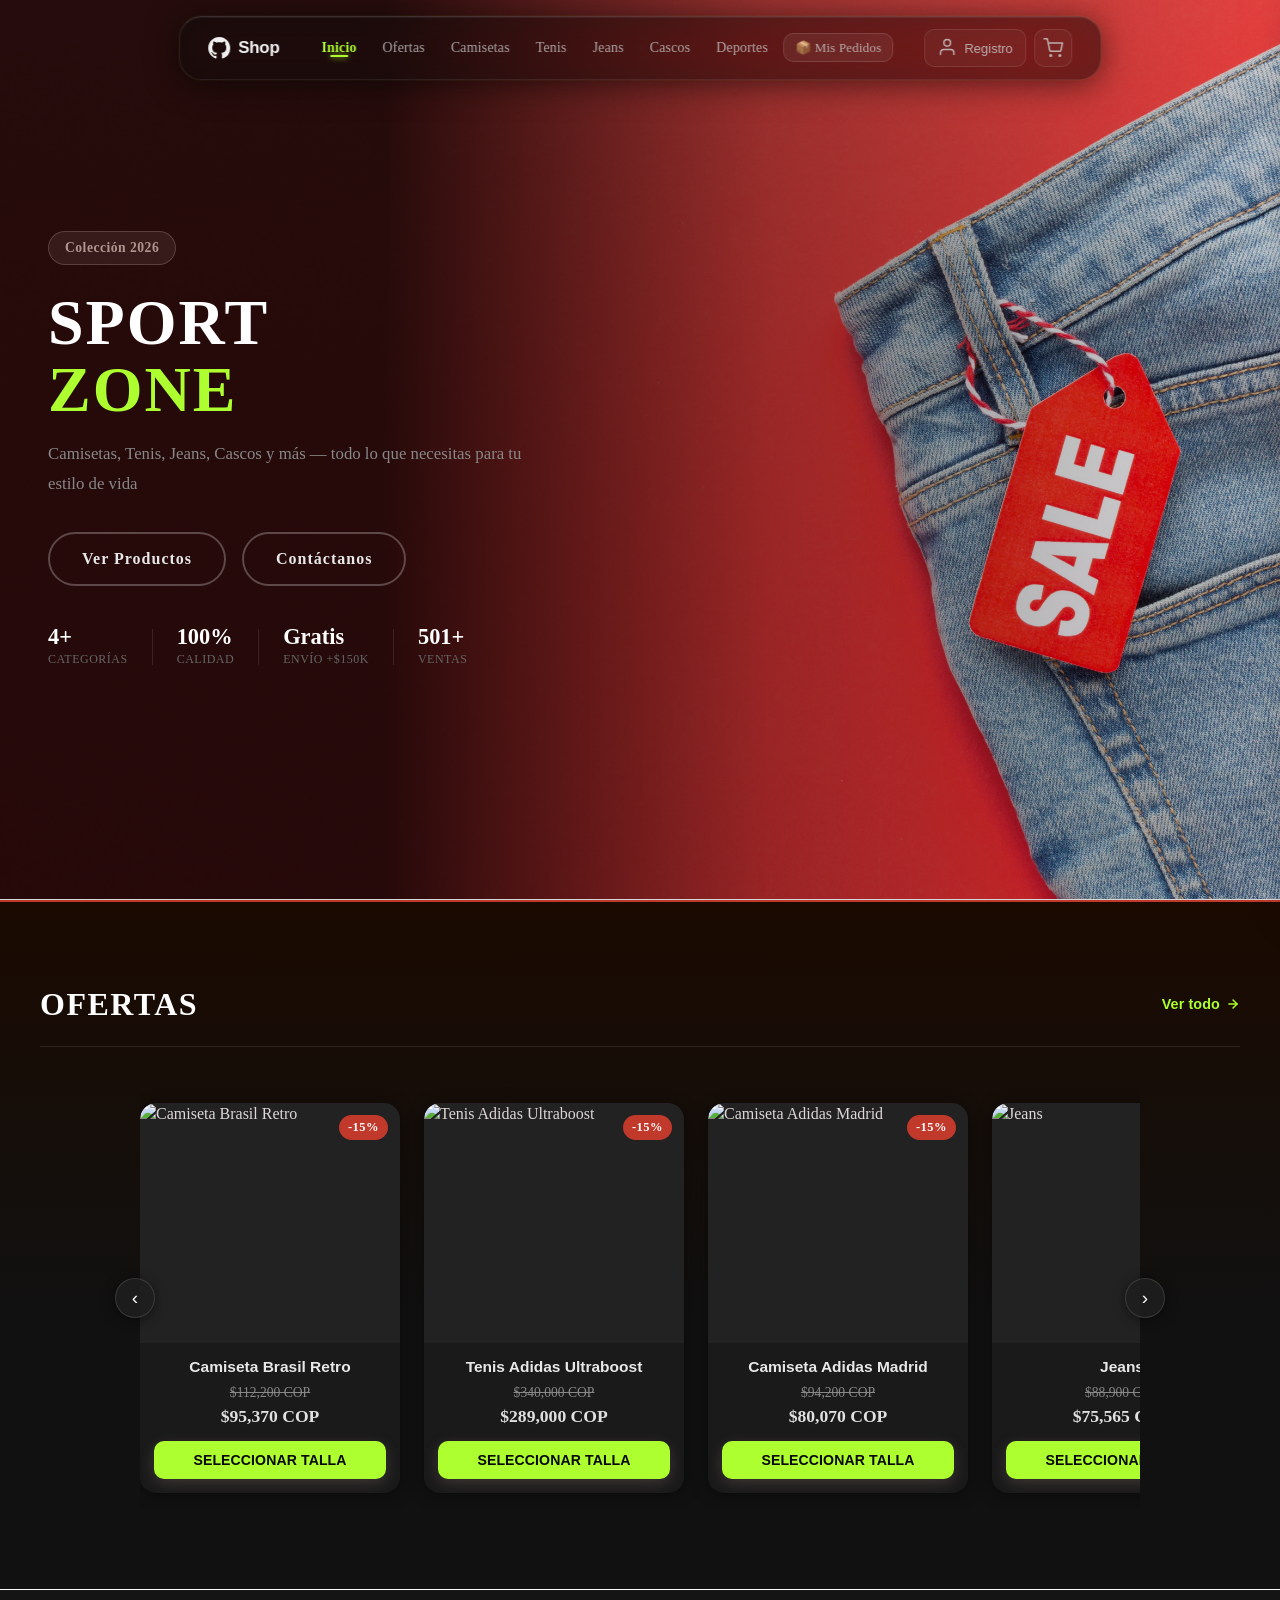
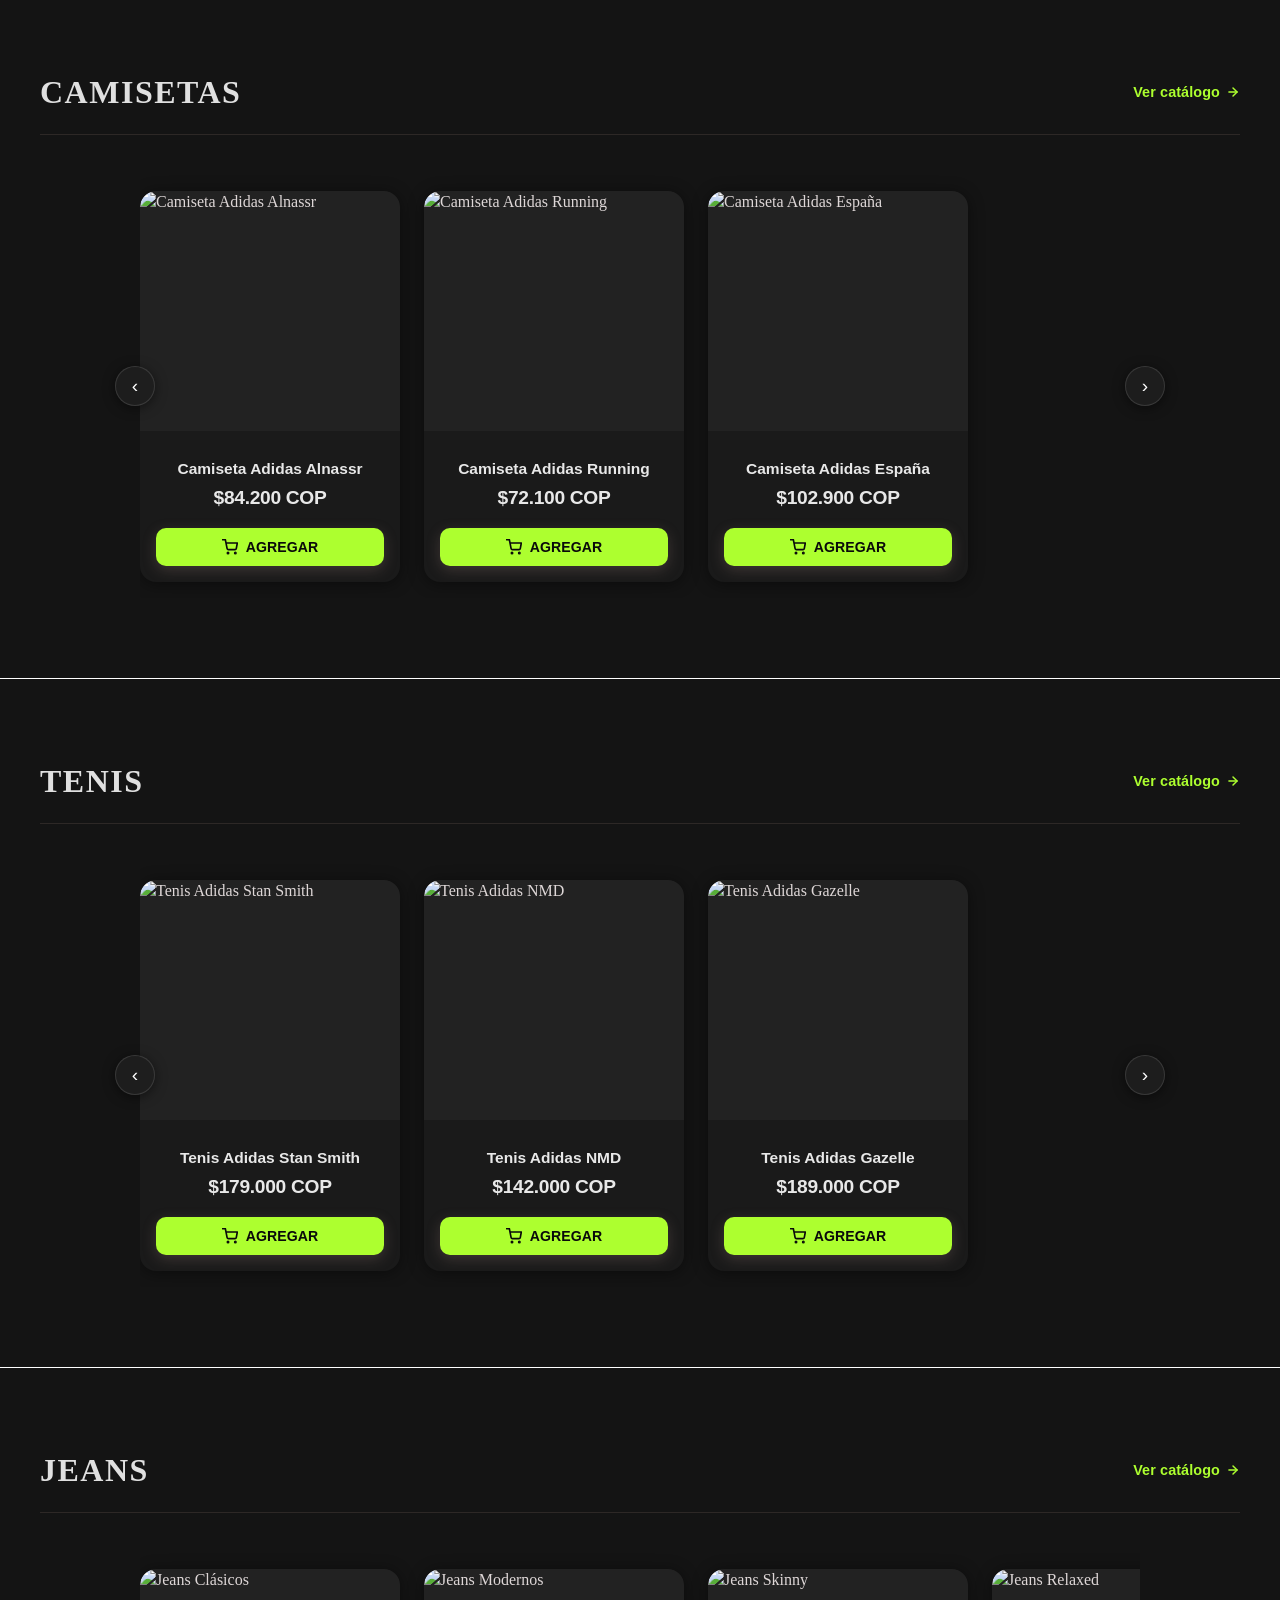
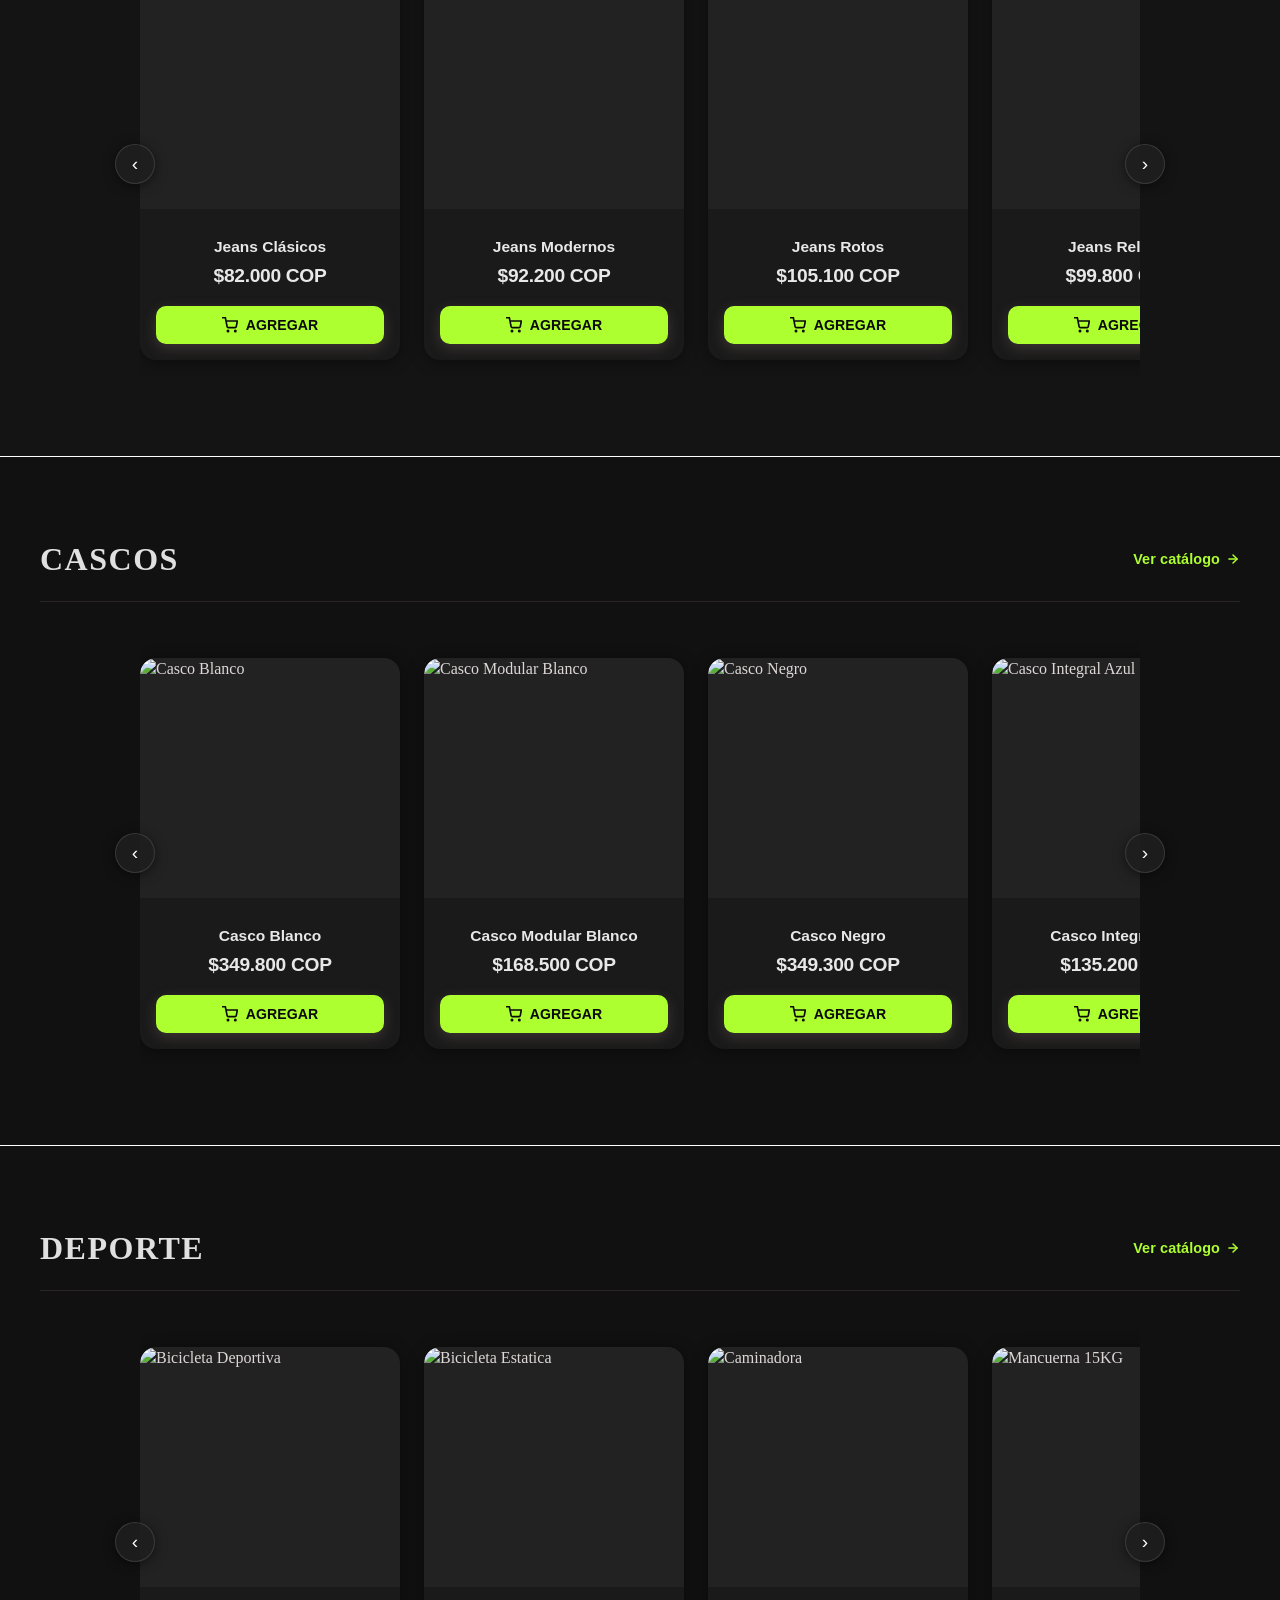
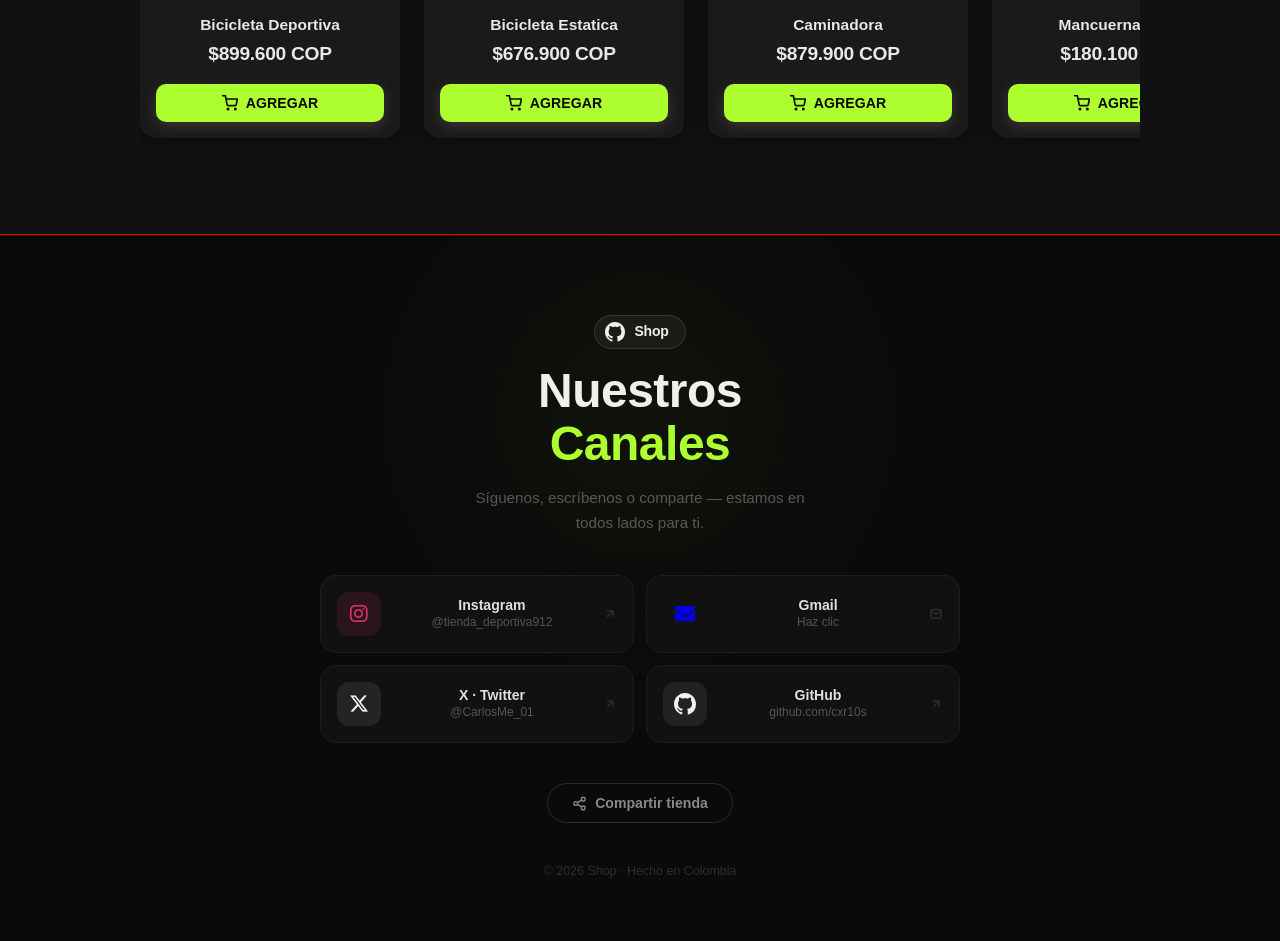
==== commit b3373c9f: "Update index.html" ====
--- a/index.html
+++ b/index.html
@@ -34,8 +34,8 @@
             font-family: 'DM Mono', 'Courier New', monospace;
             font-size: 11.5px;
             font-weight: 600;
-            color: #0d1117;
-            background: #adff2f;
+            color: #FFFFFF;
+            background: #0d1117;
             border-radius: 100px;
             padding: 3px 9px;
             margin-left: 4px;
@@ -1188,7 +1188,7 @@
     const STORAGE_KEY = 'shop_session_expiry';
     let logoutTimer = null;
     let displayTimer = null;
-    let sesionActivaPrev = false;
+    let authResuelto = false; // true solo cuando Firebase ya confirmó si hay usuario o no
 
     function programarCierre(msRestantes) {
         clearTimeout(logoutTimer);
@@ -1230,10 +1230,12 @@
     }
 
     // Calcula/retoma la hora de expiración y programa (o dispara ya) el cierre.
-    // Se llama al iniciar sesión Y cada vez que se vuelve a la pestaña/app,
-    // porque en móvil el setTimeout puede no sobrevivir a cerrar la app —
-    // así, aunque no se haya disparado, al volver igual se detecta que ya venció.
+    // IMPORTANTE: nunca se ejecuta antes de que authResuelto sea true, para no
+    // borrar por error un temporizador válido mientras Firebase aún está
+    // confirmando la sesión (justo lo que causaba el reinicio al recargar).
     function revisarSesion() {
+        if (!authResuelto) return;
+
         if (!window._currentUser) {
             try { localStorage.removeItem(STORAGE_KEY); } catch (e) {}
             clearTimeout(logoutTimer);
@@ -1262,17 +1264,23 @@
     });
     window.addEventListener('pageshow', revisarSesion);
 
-    // Detecta el momento de login/logout para arrancar o limpiar el conteo
-    setInterval(() => {
-        const sesionActiva = !!window._currentUser;
-        if (sesionActiva && !sesionActivaPrev) revisarSesion();
-        if (!sesionActiva && sesionActivaPrev) {
-            clearTimeout(logoutTimer);
-            try { localStorage.removeItem(STORAGE_KEY); } catch (e) {}
-            ocultarBadge();
-        }
-        sesionActivaPrev = sesionActiva;
-    }, 2000);
+    // Fuente única de verdad para saber si hay sesión: nos suscribimos
+    // directo al estado real de Firebase Auth, en vez de "adivinarlo" con
+    // un sondeo cada 2s comparando window._currentUser (eso era lo que
+    // causaba la condición de carrera: al recargar, revisarSesion() podía
+    // ejecutarse ANTES de que Firebase confirmara la sesión, borrando el
+    // temporizador guardado y generando uno nuevo cada vez).
+    function suscribirseAuth() {
+        if (window._firebaseAuthModule?.onAuthStateChanged) {
+            window._firebaseAuthModule.onAuthStateChanged(() => {
+                authResuelto = true;
+                revisarSesion();
+            });
+        } else {
+            setTimeout(suscribirseAuth, 150); // el módulo de auth aún no está listo
+        }
+    }
+    suscribirseAuth();
 })();
 </script>
 </body>
